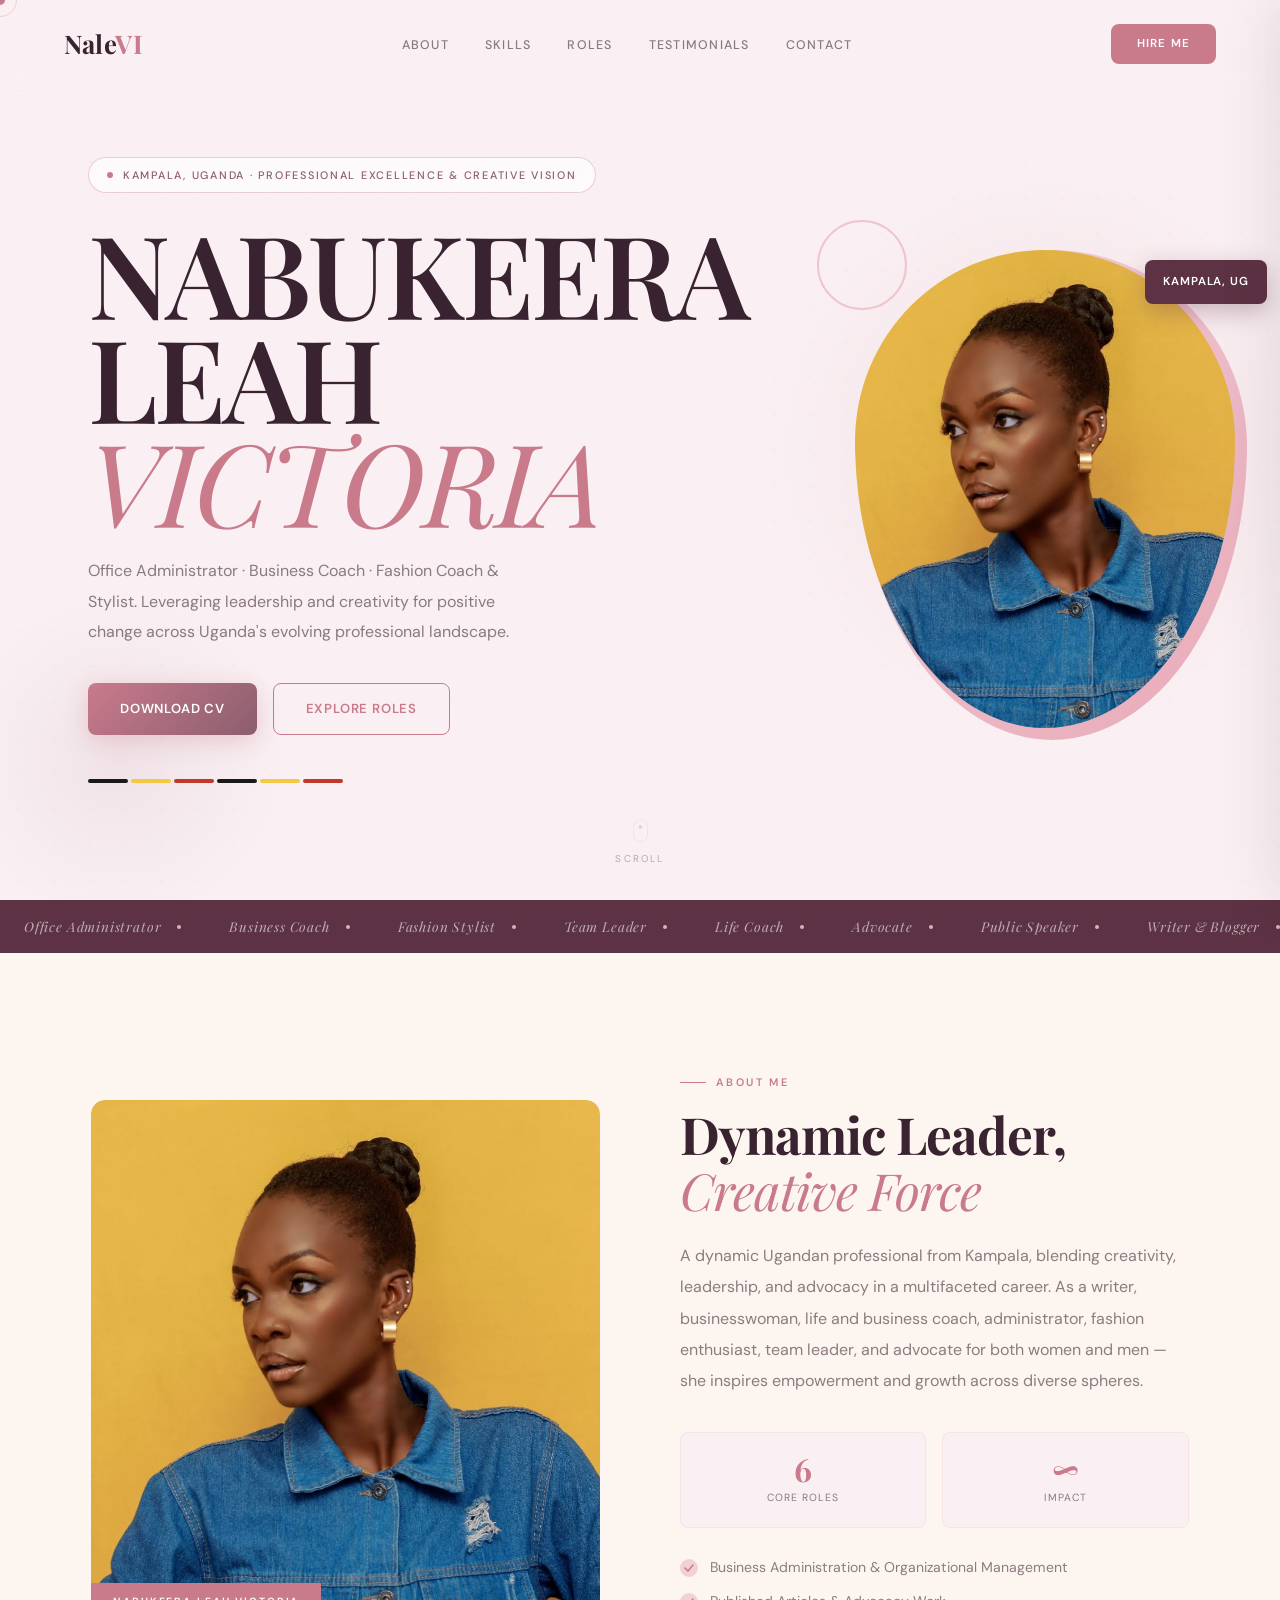
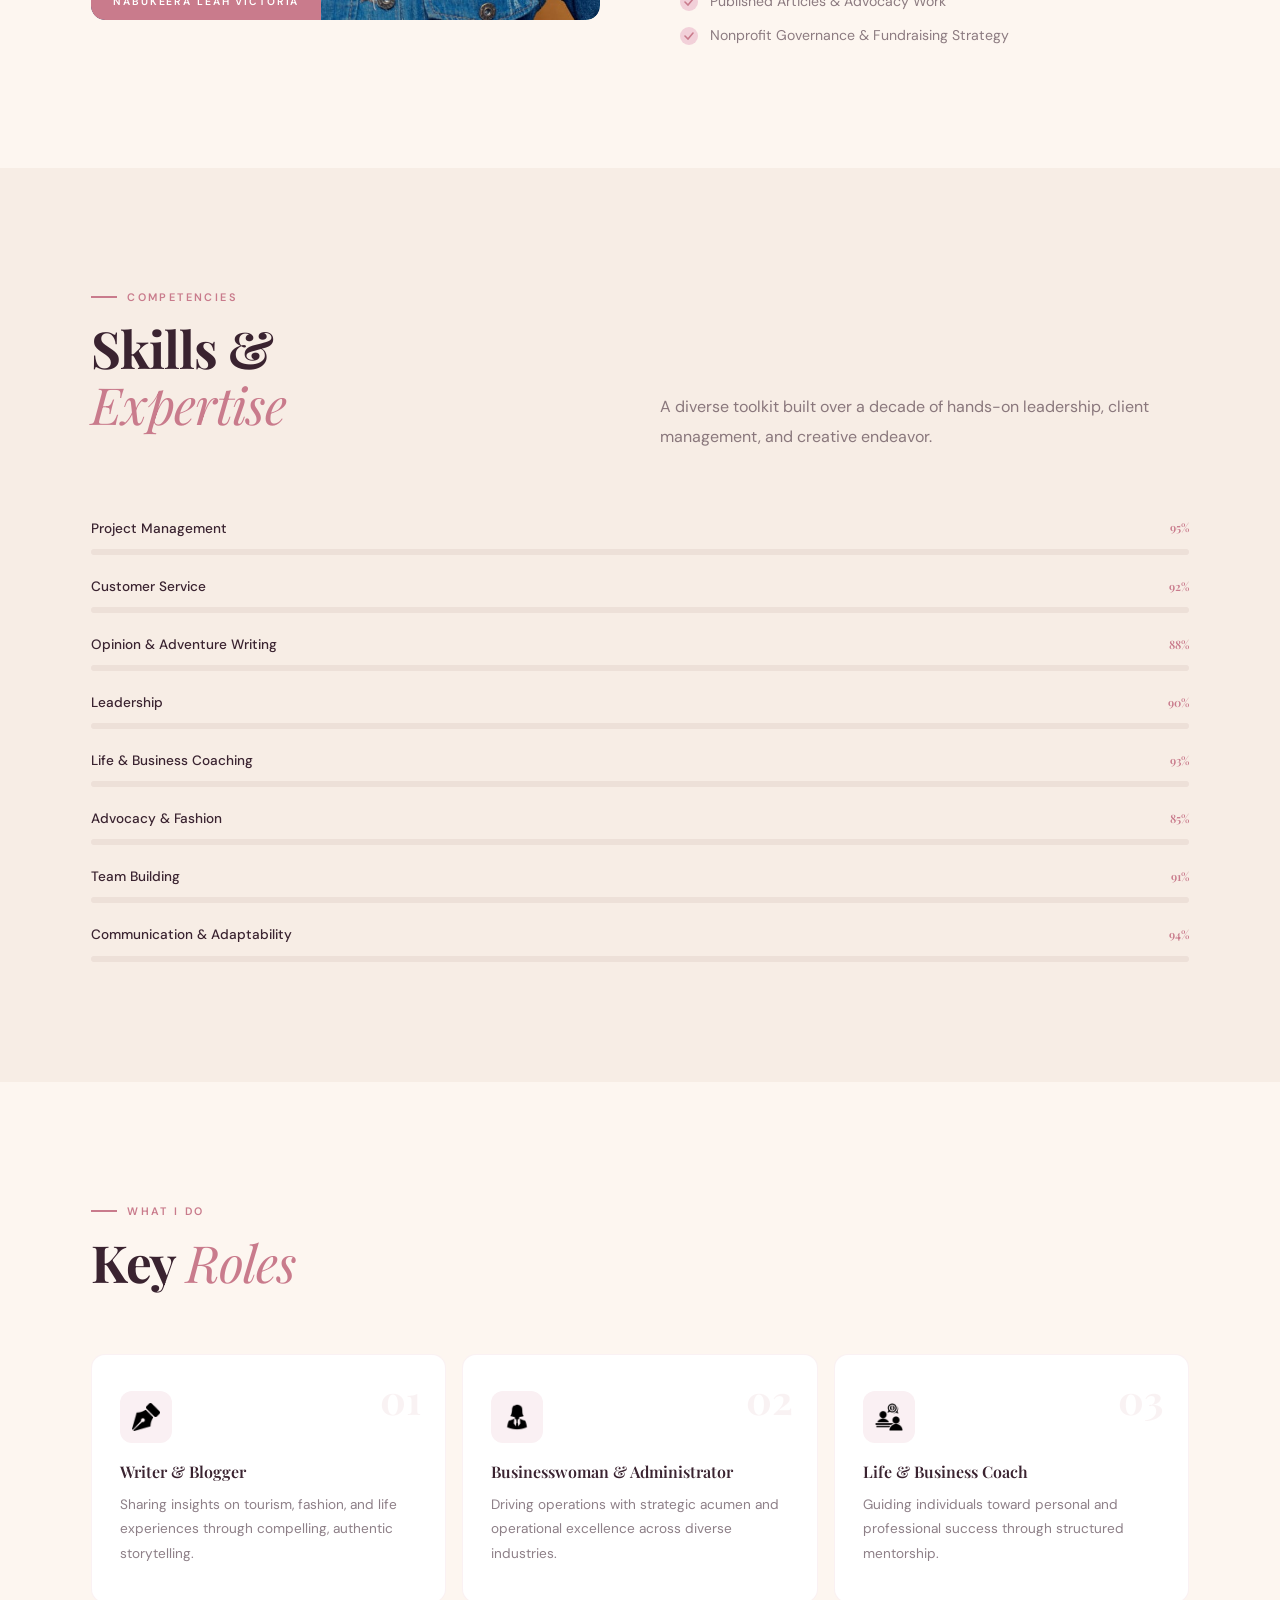
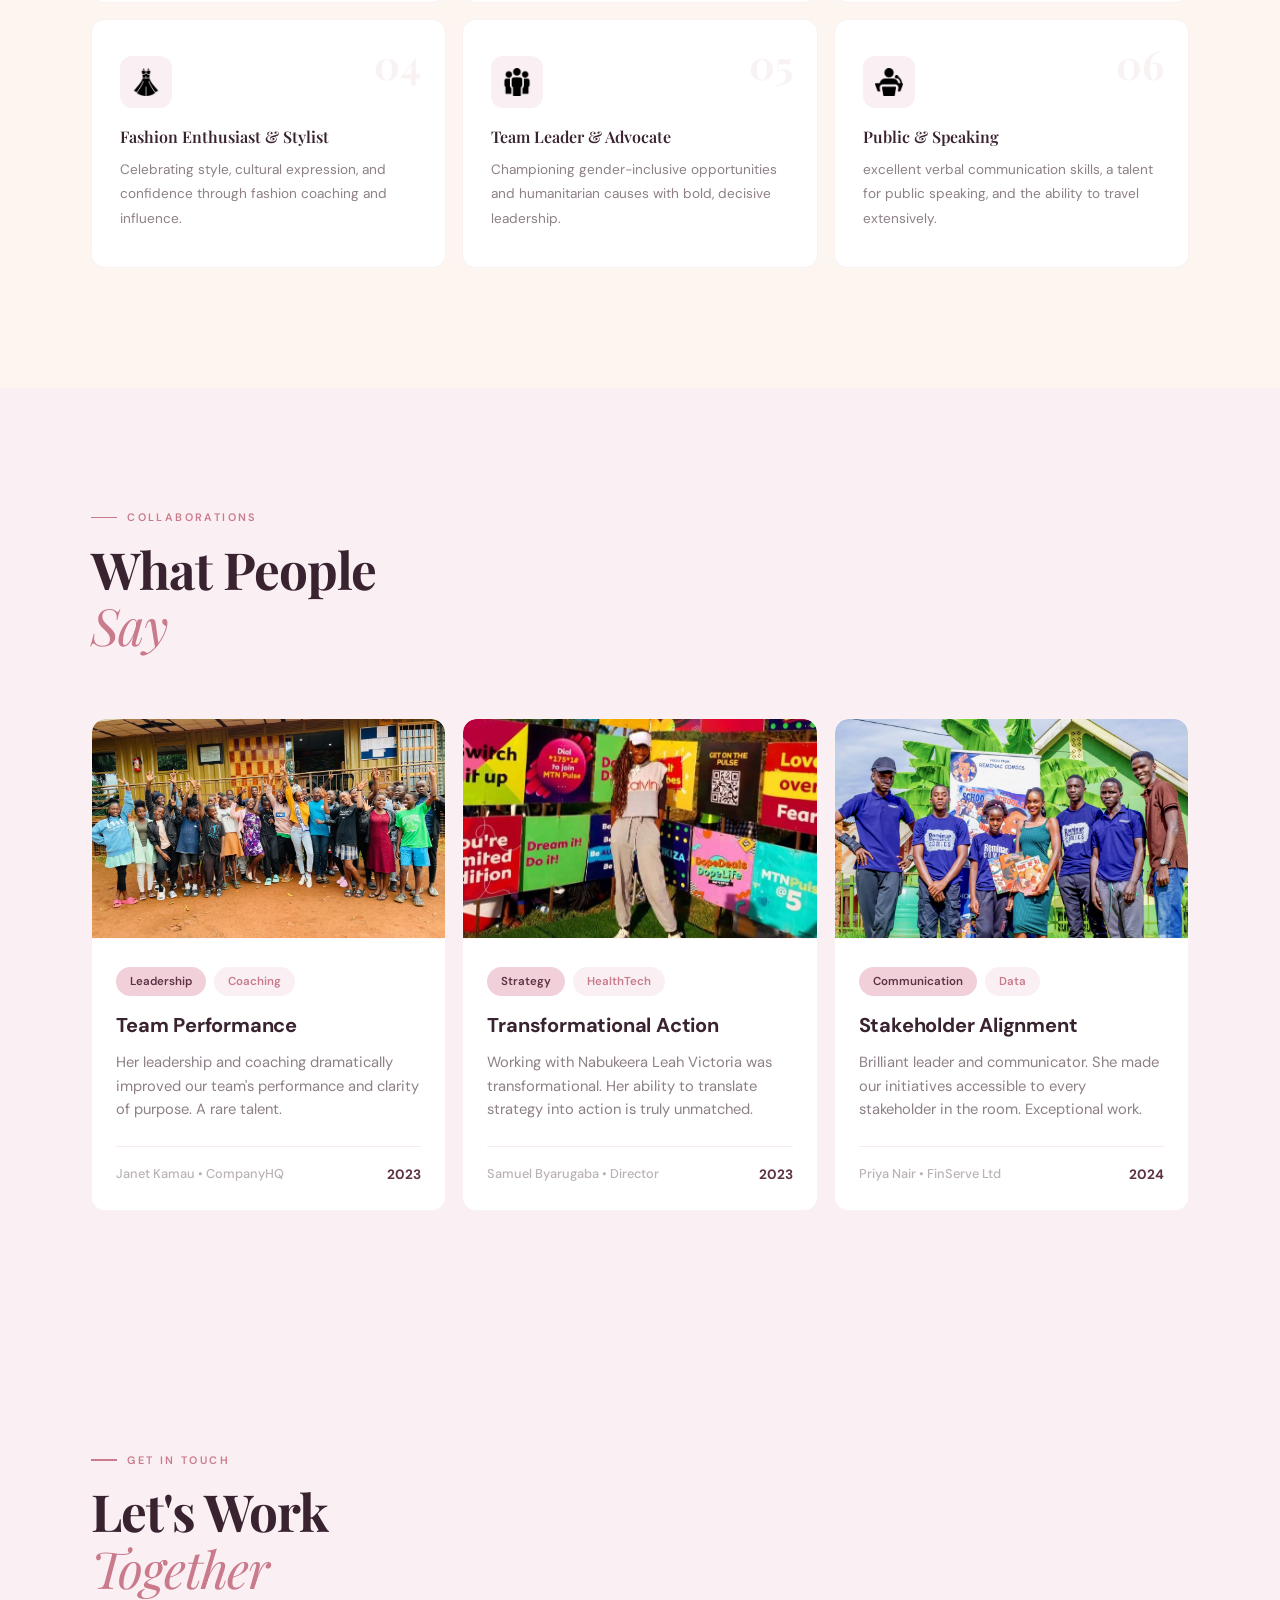
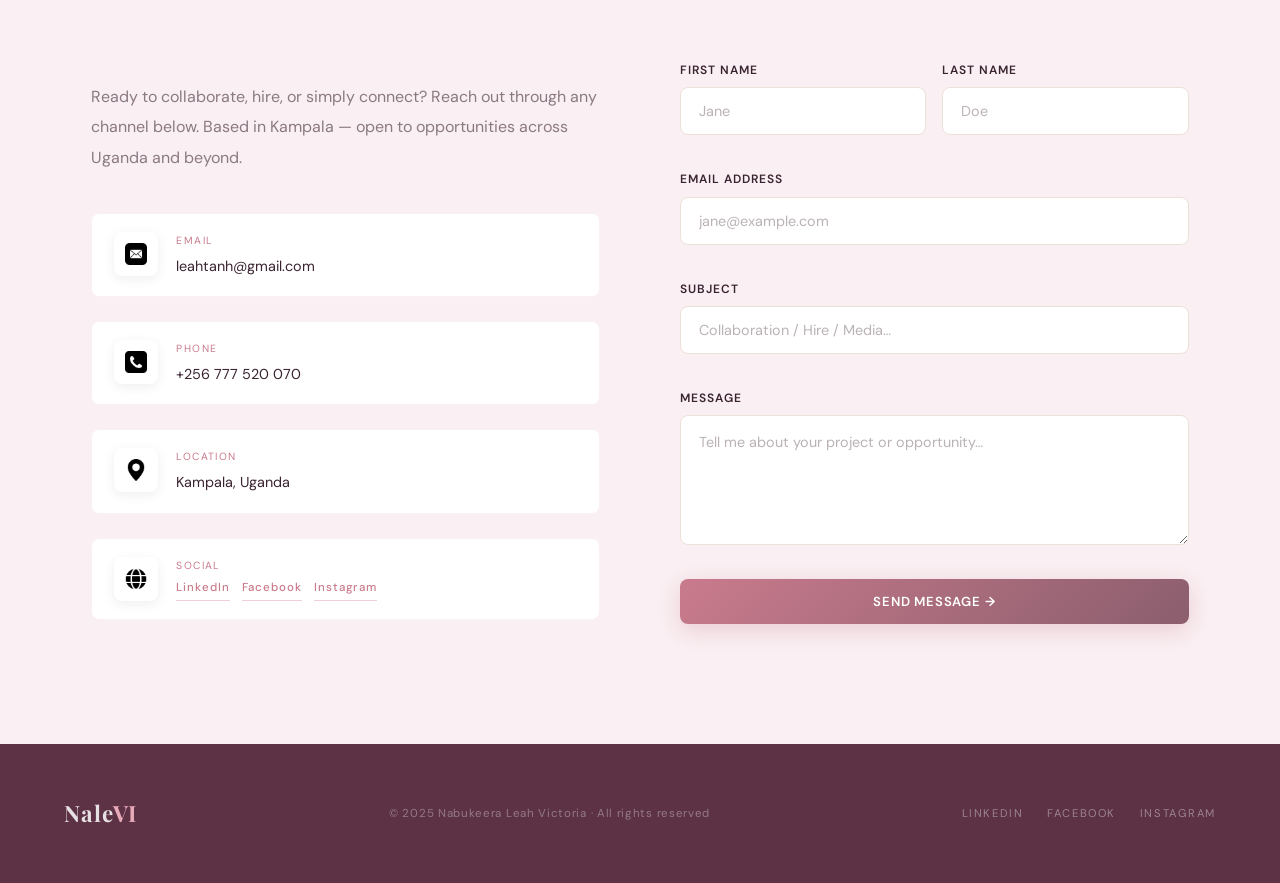
==== index.html @ 97fad5f8 "nalevi" ====
<!DOCTYPE html>
<html lang="en">

<head>
  <meta charset="UTF-8" />
  <meta name="viewport" content="width=device-width, initial-scale=1.0" />
  <title>Nabukeera Leah Victoria – NALEVI</title>
  <meta name="description"
    content="Office Administrator · Business Coach · Fashion Coach & Stylist. Leveraging leadership and creativity for positive change across Uganda's evolving professional landscape." />
  <meta name="author" content="Nabukeera Leah Victoria" />
  <meta property="og:title" content="Nabukeera Leah Victoria – NALEVI" />
  <meta property="og:description"
    content="Office Administrator · Business Coach · Fashion Coach & Stylist based in Kampala, Uganda." />
  <meta property="og:image" content="img/NALEVI (1).jpeg" />
  <meta property="og:type" content="website" />

  <link rel="icon" type="image/png" href="favicon.png" />
  <link rel="icon" type="image/svg+xml" href="favicon.svg" />
  <link rel="apple-touch-icon" href="apple-touch-icon.png" />
  <link rel="manifest" href="site.webmanifest" />


  <link rel="preconnect" href="https://fonts.googleapis.com">
  <link
    href="https://fonts.googleapis.com/css2?family=Playfair+Display:ital,wght@0,400;0,600;0,700;1,400;1,600&family=DM+Sans:wght@300;400;500;600&display=swap"
    rel="stylesheet">
  <link rel="stylesheet" href="styles.css?v=1.1">
</head>

<body>

  <!-- ═══ CUSTOM CURSOR (desktop onlys) ═══ -->
  <div class="cursor" id="cursor"></div>
  <div class="cursor-ring" id="cursorRing"></div>

  <!-- ═══ MOBILE OVERLAY ═══ -->
  <div class="mobile-overlay" id="mobileOverlay"></div>

  <!-- ═══ MOBILE DRAWER MENU ═══ -->
  <div class="mobile-menu" id="mobileMenu" role="dialog" aria-modal="true" aria-label="Navigation menu">
    <button class="mobile-menu-close" id="menuClose" aria-label="Close menu">✕</button>
    <ul>
      <li><a href="index.html" class="mobile-nav-link active">Home</a></li>
      <li><a href="about.html" class="mobile-nav-link">About</a></li>
      <li><a href="skills.html" class="mobile-nav-link">Skills</a></li>
      <li><a href="roles.html" class="mobile-nav-link">Roles</a></li>
      <li><a href="testimonials.html" class="mobile-nav-link">Testimonials</a></li>
      <li><a href="contact.html" class="mobile-nav-link">Contact</a></li>
    </ul>
    <a href="https://wa.me/256777520070?text=Hello%20NaleVI%20I%20am%20interested%20in%20your%20services"
      class="mobile-cta mobile-nav-link">Hire Me</a>
  </div>

  <!-- ═══ NAV ═══ -->
  <nav id="navbar">
    <a href="about.html" class="nav-logo">Nale<span>VI</span></a>
    <ul class="nav-links">
      <li><a href="about.html">About</a></li>
      <li><a href="skills.html">Skills</a></li>
      <li><a href="roles.html">Roles</a></li>
      <li><a href="testimonials.html">Testimonials</a></li>
      <li><a href="contact.html">Contact</a></li>
    </ul>
    <a href="https://wa.me/256777520070?text=Hello%20NaleVI%20I%20am%20interested%20in%20your%20services"
      class="nav-cta">Hire Me</a>
    <button class="nav-hamburger" id="hamburger" aria-label="Open menu" aria-expanded="false">
      <span></span><span></span><span></span>
    </button>
  </nav>

  <!-- ═══ HERO ═══ -->
  <section class="hero">
    <div class="hero-bg-blob hero-bg-blob-1"></div>
    <div class="hero-bg-blob hero-bg-blob-2"></div>
    <div class="hero-bg-pattern"></div>

    <div class="hero-content-wrap">
      <div class="hero-left">
        <div class="hero-badge">
          <span class="hero-badge-dot"></span>
          Kampala, Uganda · Professional Excellence & Creative Vision
        </div>
        <h1 class="hero-name">NABUKEERA LEAH<em>VICTORIA</em></h1>
        <p class="hero-subtitle">
          Office Administrator · Business Coach · Fashion Coach &amp; Stylist.
          Leveraging leadership and creativity for positive change across Uganda's
          evolving professional landscape.
        </p>
        <div class="hero-actions">
          <a href="LEAH CV.pdf" download="LEAH CV.pdf" class="btn btn-rose">Download CV</a>
          <a href="#roles" class="btn btn-outline">Explore Roles</a>
        </div>
        <!-- Uganda flag stripe -->
        <div class="hero-flag" aria-hidden="true">
          <span></span><span></span><span></span>
          <span></span><span></span><span></span>
        </div>
      </div>

      <div class="hero-right">
        <div class="hero-photo-container">
          <div class="hero-photo-bg"></div>
          <img src="img/NALEVI (1).jpeg" alt="Nabukeera Leah Victoria — portrait" class="hero-photo-img" />
          <div class="hero-photo-accent" aria-hidden="true"></div>
          <!--<div class="hero-photo-stat">
            <div class="hero-photo-stat-num">10+</div>  
            <div class="hero-photo-stat-label">Years of<br>Excellence</div>
          </div>-->
          <div class="hero-photo-badge2">Kampala, UG <!--<img src="icons/" alt="Icon" class="inline-icon">--></div>
        </div>
      </div>
    </div>

    <div class="hero-scroll-hint" aria-hidden="true">
      <svg width="16" height="24" viewBox="0 0 16 24" fill="none">
        <rect x="1" y="1" width="14" height="22" rx="7" stroke="currentColor" stroke-opacity="0.5" />
        <circle cx="8" cy="8" r="2" fill="currentColor" />
      </svg>
      Scroll
    </div>
  </section>

  <!-- ═══ MARQUEE ═══ -->
  <div class="marquee-strip" aria-hidden="true">
    <div class="marquee-track">
      <span class="marquee-item">Office Administrator <span class="marquee-dot"></span></span>
      <span class="marquee-item">Business Coach <span class="marquee-dot"></span></span>
      <span class="marquee-item">Fashion Stylist <span class="marquee-dot"></span></span>
      <span class="marquee-item">Team Leader <span class="marquee-dot"></span></span>
      <span class="marquee-item">Life Coach <span class="marquee-dot"></span></span>
      <span class="marquee-item">Advocate <span class="marquee-dot"></span></span>
      <span class="marquee-item">Public Speaker <span class="marquee-dot"></span></span>
      <span class="marquee-item">Writer &amp; Blogger <span class="marquee-dot"></span></span>
      <span class="marquee-item">Mentor <span class="marquee-dot"></span></span>
      <!-- Duplicated for seamless loop -->
      <span class="marquee-item">Office Administrator <span class="marquee-dot"></span></span>
      <span class="marquee-item">Business Coach <span class="marquee-dot"></span></span>
      <span class="marquee-item">Fashion Stylist <span class="marquee-dot"></span></span>
      <span class="marquee-item">Team Leader <span class="marquee-dot"></span></span>
      <span class="marquee-item">Life Coach <span class="marquee-dot"></span></span>
      <span class="marquee-item">Advocate <span class="marquee-dot"></span></span>
      <span class="marquee-item">Public Speaker <span class="marquee-dot"></span></span>
      <span class="marquee-item">Writer &amp; Blogger <span class="marquee-dot"></span></span>
      <span class="marquee-item">Mentor <span class="marquee-dot"></span></span>
    </div>
  </div>

  <!-- ═══ ABOUT ═══ -->
  <section class="about-section" id="about">
    <div class="container">
      <div class="about-grid reveal">

        <div class="about-photo-wrap">
          <img src="img/NALEVI (1).jpeg" alt="Nabukeera Leah Victoria" class="about-photo-main" />
          <div class="about-photo-frame"></div>
          <div class="about-photo-label">Nabukeera Leah Victoria</div>
        </div>

        <div class="about-right">
          <p class="section-eyebrow">About Me</p>
          <h2 class="section-heading">Dynamic Leader,<br><em>Creative Force</em></h2>
          <p class="about-body">
            A dynamic Ugandan professional from Kampala, blending creativity, leadership,
            and advocacy in a multifaceted career. As a writer, businesswoman, life and
            business coach, administrator, fashion enthusiast, team leader, and advocate
            for both women and men — she inspires empowerment and growth across diverse spheres.
          </p>

          <div class="about-stats">
            <div class="stat-box">
              <div class="stat-number">6</div>
              <div class="stat-label">Core Roles</div>
            </div>
            <div class="stat-box">
              <div class="stat-number">∞</div>
              <div class="stat-label">Impact</div>
            </div>
          </div>

          <ul class="about-checklist">
            <li>Business Administration &amp; Organizational Management</li>
            <li>Published Articles &amp; Advocacy Work</li>
            <li>Nonprofit Governance &amp; Fundraising Strategy</li>
          </ul>
        </div>

      </div>
    </div>
  </section>

  <!-- ═══ SKILLS ═══ -->
  <section class="skills-section" id="skills">
    <div class="container">

      <div class="skills-header reveal">
        <div>
          <p class="section-eyebrow">Competencies</p>
          <h2 class="section-heading">Skills &amp;<br><em>Expertise</em></h2>
        </div>
        <p class="skills-intro">
          A diverse toolkit built over a decade of hands-on leadership,
          client management, and creative endeavor.
        </p>
      </div>

      <div class="skills-grid reveal">
        <div class="skill-item">
          <div class="skill-meta">
            <span class="skill-name">Project Management</span>
            <span class="skill-pct">95%</span>
          </div>
          <div class="skill-bar">
            <div class="skill-bar-fill" style="--target:0.95"></div>
          </div>
        </div>
        <div class="skill-item">
          <div class="skill-meta">
            <span class="skill-name">Customer Service</span>
            <span class="skill-pct">92%</span>
          </div>
          <div class="skill-bar">
            <div class="skill-bar-fill" style="--target:0.92"></div>
          </div>
        </div>
        <div class="skill-item">
          <div class="skill-meta">
            <span class="skill-name">Opinion &amp; Adventure Writing</span>
            <span class="skill-pct">88%</span>
          </div>
          <div class="skill-bar">
            <div class="skill-bar-fill" style="--target:0.88"></div>
          </div>
        </div>
        <div class="skill-item">
          <div class="skill-meta">
            <span class="skill-name">Leadership</span>
            <span class="skill-pct">90%</span>
          </div>
          <div class="skill-bar">
            <div class="skill-bar-fill" style="--target:0.90"></div>
          </div>
        </div>
        <div class="skill-item">
          <div class="skill-meta">
            <span class="skill-name">Life &amp; Business Coaching</span>
            <span class="skill-pct">93%</span>
          </div>
          <div class="skill-bar">
            <div class="skill-bar-fill" style="--target:0.93"></div>
          </div>
        </div>
        <div class="skill-item">
          <div class="skill-meta">
            <span class="skill-name">Advocacy &amp; Fashion</span>
            <span class="skill-pct">85%</span>
          </div>
          <div class="skill-bar">
            <div class="skill-bar-fill" style="--target:0.85"></div>
          </div>
        </div>
        <div class="skill-item">
          <div class="skill-meta">
            <span class="skill-name">Team Building</span>
            <span class="skill-pct">91%</span>
          </div>
          <div class="skill-bar">
            <div class="skill-bar-fill" style="--target:0.91"></div>
          </div>
        </div>
        <div class="skill-item">
          <div class="skill-meta">
            <span class="skill-name">Communication &amp; Adaptability</span>
            <span class="skill-pct">94%</span>
          </div>
          <div class="skill-bar">
            <div class="skill-bar-fill" style="--target:0.94"></div>
          </div>
        </div>
      </div>

    </div>
  </section>

  <!-- ═══ ROLES ═══ -->
  <section class="roles-section" id="roles">
    <div class="container">

      <div class="reveal">
        <p class="section-eyebrow">What I Do</p>
        <h2 class="section-heading">Key <em>Roles</em></h2>
      </div>

      <div class="roles-grid reveal">

        <div class="role-card">
          <div class="role-icon-wrap">
            <img src="icons/pen-tool.png" data-file="writer.svg" alt="Writer icon" />
          </div>
          <div class="role-number">01</div>
          <h3 class="role-title">Writer &amp; Blogger</h3>
          <p class="role-desc">Sharing insights on tourism, fashion, and life experiences through compelling, authentic
            storytelling.</p>
        </div>

        <div class="role-card">
          <div class="role-icon-wrap">
            <img src="icons/silhouette.png" data-file="business.svg" alt="Business icon" />
          </div>
          <div class="role-number">02</div>
          <h3 class="role-title">Businesswoman &amp; Administrator</h3>
          <p class="role-desc">Driving operations with strategic acumen and operational excellence across diverse
            industries.</p>
        </div>

        <div class="role-card">
          <div class="role-icon-wrap">
            <img src="icons/financial-advisor.png" data-file="coach.svg" alt="Coach icon" />
          </div>
          <div class="role-number">03</div>
          <h3 class="role-title">Life &amp; Business Coach</h3>
          <p class="role-desc">Guiding individuals toward personal and professional success through structured
            mentorship.</p>
        </div>

        <div class="role-card">
          <div class="role-icon-wrap">
            <img src="icons/fashion.png" data-file="fashion.svg" alt="Fashion icon" />
          </div>
          <div class="role-number">04</div>
          <h3 class="role-title">Fashion Enthusiast &amp; Stylist</h3>
          <p class="role-desc">Celebrating style, cultural expression, and confidence through fashion coaching and
            influence.</p>
        </div>

        <div class="role-card">
          <div class="role-icon-wrap">
            <img src="icons/teamwork.png" data-file="leadership.svg" alt="Leadership icon" />
          </div>
          <div class="role-number">05</div>
          <h3 class="role-title">Team Leader &amp; Advocate</h3>
          <p class="role-desc">Championing gender-inclusive opportunities and humanitarian causes with bold, decisive
            leadership.</p>
        </div>

        <div class="role-card">
          <div class="role-icon-wrap">
            <img src="icons/speaker.png" data-file="public-speaking.svg" alt="Public Speaking icon" />
          </div>
          <div class="role-number">06</div>
          <h3 class="role-title">Public &amp; Speaking</h3>
          <p class="role-desc">excellent verbal communication skills, a talent for public speaking, and the ability to
            travel extensively.</p>
        </div>

      </div>
    </div>
  </section>

  <!-- ═══ TESTIMONIALS ═══ -->
  <section class="testimonials-section" id="testimonials">
    <div class="container">

      <div class="reveal">
        <p class="section-eyebrow">Collaborations</p>
        <h2 class="section-heading">What People<br><em>Say</em></h2>
      </div>

      <div class="testimonials-grid reveal">

        <div class="testimonial-card">
          <div class="project-img-warp">
            <img src="img/Children reachouts.jpeg" alt="Children reachouts" />
          </div>
          <div class="project-content">
            <div class="project-tags">
              <span class="tag">Leadership</span>
              <span class="tag tag-2">Coaching</span>
            </div>
            <h3 class="project-title">Team Performance</h3>
            <p class="project-text">
              Her leadership and coaching dramatically improved our team's performance
              and clarity of purpose. A rare talent.
            </p>
            <div class="project-footer">
              <span class="project-tech">Janet Kamau • CompanyHQ</span>
              <span class="project-year">2023</span>
            </div>
          </div>
        </div>

        <div class="testimonial-card">
          <div class="project-img-warp">
            <img src="img/mtn pulse.jpeg" alt="MTN Pulse" />
          </div>
          <div class="project-content">
            <div class="project-tags">
              <span class="tag">Strategy</span>
              <span class="tag tag-2">HealthTech</span>
            </div>
            <h3 class="project-title">Transformational Action</h3>
            <p class="project-text">
              Working with Nabukeera Leah Victoria was transformational. Her ability
              to translate strategy into action is truly unmatched.
            </p>
            <div class="project-footer">
              <span class="project-tech">Samuel Byarugaba • Director</span>
              <span class="project-year">2023</span>
            </div>
          </div>
        </div>

        <div class="testimonial-card">
          <div class="project-img-warp">
            <img src="img/reminac studios.jpeg" alt="Reminac Studios" />
          </div>
          <div class="project-content">
            <div class="project-tags">
              <span class="tag">Communication</span>
              <span class="tag tag-2">Data</span>
            </div>
            <h3 class="project-title">Stakeholder Alignment</h3>
            <p class="project-text">
              Brilliant leader and communicator. She made our initiatives accessible
              to every stakeholder in the room. Exceptional work.
            </p>
            <div class="project-footer">
              <span class="project-tech">Priya Nair • FinServe Ltd</span>
              <span class="project-year">2024</span>
            </div>
          </div>
        </div>

      </div>
    </div>
  </section>

  <!-- ═══ CONTACT ═══ -->
  <section class="contact-section" id="contact">
    <div class="container">

      <div class="reveal">
        <p class="section-eyebrow">Get In Touch</p>
        <h2 class="section-heading">Let's Work<br><em>Together</em></h2>
      </div>

      <div class="contact-inner reveal">

        <div class="contact-left">
          <p class="contact-body">
            Ready to collaborate, hire, or simply connect? Reach out through any
            channel below. Based in Kampala — open to opportunities across Uganda and beyond.
          </p>

          <div class="contact-items">
            <div class="contact-item">
              <div class="contact-item-icon">
                <img src="icons/email-square-icon.png" alt="Email" />
              </div>
              <div>
                <div class="contact-item-label">Email</div>
                <div class="contact-item-value">
                  <a href="mailto:leahtanh@gmail.com">leahtanh@gmail.com</a>
                </div>
              </div>
            </div>

            <div class="contact-item">
              <div class="contact-item-icon">
                <img src="icons/call-square-icon.png" alt="Phone" />
              </div>
              <div>
                <div class="contact-item-label">Phone</div>
                <div class="contact-item-value">
                  <a href="tel:+256777520070">+256 777 520 070</a>
                </div>
              </div>
            </div>

            <div class="contact-item">
              <div class="contact-item-icon">
                <img src="icons/Location.png" alt="Location" />
              </div>
              <div>
                <div class="contact-item-label">Location</div>
                <div class="contact-item-value">Kampala, Uganda</div>
              </div>
            </div>

            <div class="contact-item">
              <div class="contact-item-icon">
                <img src="icons/web.png" alt="Social media" />
              </div>
              <div>
                <div class="contact-item-label">Social</div>
                <div class="contact-item-value contact-socials">
                  <a href="https://ug.linkedin.com/in/leah-nabukeera" target="_blank"
                    rel="noopener noreferrer">LinkedIn</a>
                  <a href="https://www.facebook.com/p/Nabukeera-Leah" target="_blank"
                    rel="noopener noreferrer">Facebook</a>
                  <a href="https://www.instagram.com/nalevismalls" target="_blank"
                    rel="noopener noreferrer">Instagram</a>
                </div>
              </div>
            </div>
          </div>
        </div><!-- /.contact-left -->

        <div class="contact-right">
          <form class="contact-form" id="contactForm" novalidate>
            <div class="form-row">
              <div class="form-group">
                <label class="form-label" for="fname">First Name</label>
                <input id="fname" type="text" class="form-input" placeholder="Jane" required />
              </div>
              <div class="form-group">
                <label class="form-label" for="lname">Last Name</label>
                <input id="lname" type="text" class="form-input" placeholder="Doe" required />
              </div>
            </div>
            <div class="form-group">
              <label class="form-label" for="femail">Email Address</label>
              <input id="femail" type="email" class="form-input" placeholder="jane@example.com" required />
            </div>
            <div class="form-group">
              <label class="form-label" for="fsubject">Subject</label>
              <input id="fsubject" type="text" class="form-input" placeholder="Collaboration / Hire / Media…"
                required />
            </div>
            <div class="form-group">
              <label class="form-label" for="fmessage">Message</label>
              <textarea id="fmessage" class="form-textarea" placeholder="Tell me about your project or opportunity…"
                required></textarea>
            </div>
            <button type="submit" class="btn btn-rose btn-full">Send Message →</button>
            <p class="form-feedback" id="formFeedback" role="status" aria-live="polite">
              ✓ Message sent! I'll be in touch soon.
            </p>
          </form>
        </div><!-- /.contact-right -->

      </div>
    </div>
  </section>

  <!-- ═══ FOOTER ═══ -->
  <footer>
    <span class="footer-logo">Nale<span>VI</span></span>
    <span class="footer-copy">© 2025 Nabukeera Leah Victoria · All rights reserved</span>
    <div class="footer-socials">
      <a href="https://ug.linkedin.com/in/leah-nabukeera" target="_blank" rel="noopener noreferrer">LinkedIn</a>
      <a href="https://www.facebook.com/p/Nabukeera-Leah" target="_blank" rel="noopener noreferrer">Facebook</a>
      <a href="https://www.instagram.com/nalevismalls" target="_blank" rel="noopener noreferrer">Instagram</a>
    </div>
  </footer>

  <script src="script.js"></script>
</body>

</html>
---- styles.css ----
/* ═══════════════════════════════════════════════════════════
   NALEVI — Nabukeera Leah Victoria · Portfolio Stylesheet
   Palette: Feminine Rose · Mauve · Ivory
   Author: NALEVI · 2025
═══════════════════════════════════════════════════════════ */

/* ─── RESET & ROOT ─── */
*,
*::before,
*::after {
  margin: 0;
  padding: 0;
  box-sizing: border-box;
}

:root {
  /* Colours */
  --rose: #C97B8C;
  --rose-light: #E8A9B8;
  --rose-pale: #F2D0D9;
  --mauve: #8B5E6E;
  --mauve-deep: #5C3244;
  --ivory: #FDF6F0;
  --ivory-2: #F7EDE5;
  --ivory-3: #EDE0D8;
  --petal: #FAF0F3;
  --white: #FFFFFF;
  --text: #3A2330;
  --text-muted: rgba(58, 35, 48, 0.58);
  --text-light: rgba(58, 35, 48, 0.35);

  /* Spacing & Shape */
  --radius: 8px;
  --radius-lg: 14px;

  /* Transitions */
  --ease: cubic-bezier(0.25, 0.46, 0.45, 0.94);
}

html {
  scroll-behavior: smooth;
}

body {
  background: var(--ivory);
  color: var(--text);
  font-family: 'DM Sans', sans-serif;
  font-weight: 400;
  line-height: 1.7;
  overflow-x: hidden;
}

/* ─── SCROLLBAR ─── */
::-webkit-scrollbar {
  width: 4px;
}

::-webkit-scrollbar-track {
  background: var(--ivory);
}

::-webkit-scrollbar-thumb {
  background: var(--rose-pale);
  border-radius: 4px;
}

/* ─── CUSTOM CURSOR (pointer devices only) ─── */
@media (hover: hover) {
  body {
    cursor: none;
  }

  .cursor {
    position: fixed;
    width: 10px;
    height: 10px;
    background: var(--rose);
    border-radius: 50%;
    pointer-events: none;
    z-index: 9999;
    transform: translate(-50%, -50%);
    transition: width 0.3s var(--ease), height 0.3s var(--ease);
    will-change: left, top;
  }

  .cursor-ring {
    position: fixed;
    width: 34px;
    height: 34px;
    border: 1.5px solid var(--rose-light);
    border-radius: 50%;
    pointer-events: none;
    z-index: 9998;
    transform: translate(-50%, -50%);
    transition: width 0.3s var(--ease), height 0.3s var(--ease), opacity 0.3s;
    opacity: 0.5;
    will-change: left, top;
  }
}

/* ─── TYPOGRAPHY ─── */
h1,
h2,
h3,
h4 {
  font-family: 'Playfair Display', serif;
  line-height: 1.1;
}

.inline-icon {
  width: 1.15em;
  height: 1.15em;
  display: inline-block;
  vertical-align: middle;
  object-fit: contain;
}

/* ─── LAYOUT UTILITY ─── */
.container {
  max-width: 1200px;
  margin: 0 auto;
  padding: 0 40px;
}

/* ─── BUTTONS ─── */
.btn {
  display: inline-block;
  padding: 14px 32px;
  font-family: 'DM Sans', sans-serif;
  font-size: 0.78rem;
  font-weight: 600;
  letter-spacing: 0.12em;
  text-transform: uppercase;
  text-decoration: none;
  border: none;
  cursor: pointer;
  border-radius: var(--radius);
  transition: background 0.3s, transform 0.25s, box-shadow 0.3s;
}

.btn-rose {
  background: var(--rose);
  color: var(--white);
}

.btn-rose:hover {
  background: var(--mauve);
  transform: translateY(-2px);
  box-shadow: 0 8px 24px rgba(201, 123, 140, 0.35);
}

.btn-outline {
  background: transparent;
  color: var(--text);
  border: 1.5px solid var(--ivory-3);
}

.btn-outline:hover {
  border-color: var(--rose);
  color: var(--rose);
  transform: translateY(-2px);
}

.btn-full {
  width: 100%;
  text-align: center;
}

/* ─── SECTION LABELS ─── */
.section-eyebrow {
  font-family: 'DM Sans', sans-serif;
  font-size: 0.68rem;
  font-weight: 500;
  letter-spacing: 0.28em;
  text-transform: uppercase;
  color: var(--rose);
  margin-bottom: 14px;
  display: flex;
  align-items: center;
  gap: 10px;
}

.section-eyebrow::before {
  content: '';
  width: 28px;
  height: 1px;
  background: var(--rose);
  flex-shrink: 0;
}

.section-heading {
  font-size: clamp(2.2rem, 4vw, 3.2rem);
  font-weight: 600;
  color: var(--text);
}

.section-heading em {
  font-style: italic;
  color: var(--rose);
}

/* ═══════════════════════════════════════════════════════════
   NAV
═══════════════════════════════════════════════════════════ */
nav {
  position: fixed;
  top: 0;
  left: 0;
  right: 0;
  z-index: 200;
  display: flex;
  align-items: center;
  justify-content: space-between;
  padding: 22px 48px;
  /* Glassmorphism — transparent with blur */
  background: rgba(255, 255, 255, 0.03);
  backdrop-filter: blur(10px);
  -webkit-backdrop-filter: blur(10px);
  border-bottom: 1px solid rgba(255, 255, 255, 0.08);
  transition: background 0.5s var(--ease),-webkit-backdrop-filter 0.5s var(--ease), backdrop-filter 0.5s var(--ease), padding 0.5s var(--ease), box-shadow 0.5s var(--ease), border-bottom 0.5s var(--ease);
}

nav.scrolled {
  background: rgba(253, 246, 240, 0.65);
  backdrop-filter: blur(24px);
  -webkit-backdrop-filter: blur(24px);
  padding: 14px 48px;
  border-bottom: 1px solid rgba(201, 123, 140, 0.15);
  box-shadow: 0 10px 30px rgba(58, 35, 48, 0.03);
}

.nav-logo {
  font-family: 'Playfair Display', serif;
  font-size: 1.15rem;
  font-weight: 600;
  letter-spacing: 0.06em;
  color: var(--text);
  text-decoration: none;
}

.nav-logo span {
  color: var(--rose);
}

.nav-links {
  list-style: none;
  display: flex;
  gap: 36px;
}

.nav-links a {
  text-decoration: none;
  color: var(--text-muted);
  font-size: 0.78rem;
  font-weight: 500;
  letter-spacing: 0.12em;
  text-transform: uppercase;
  transition: color 0.3s;
}

.nav-links a:hover {
  color: var(--rose);
}

.nav-cta {
  font-size: 0.72rem;
  font-weight: 600;
  letter-spacing: 0.1em;
  text-transform: uppercase;
  padding: 10px 24px;
  background: var(--rose);
  color: var(--white);
  text-decoration: none;
  border-radius: var(--radius);
  transition: background 0.3s, transform 0.25s, box-shadow 0.3s;
}

.nav-cta:hover {
  background: var(--mauve);
  transform: translateY(-1px);
  box-shadow: 0 6px 20px rgba(201, 123, 140, 0.3);
}

/* Hamburger button */
.nav-hamburger {
  display: none;
  flex-direction: column;
  gap: 5px;
  background: none;
  border: none;
  cursor: pointer;
  padding: 6px;
}

.nav-hamburger span {
  display: block;
  width: 24px;
  height: 2px;
  background: var(--text);
  border-radius: 2px;
  transition: transform 0.35s var(--ease), opacity 0.3s;
}

.nav-hamburger.open span:nth-child(1) {
  transform: translateY(7px) rotate(45deg);
}

.nav-hamburger.open span:nth-child(2) {
  opacity: 0;
  transform: scaleX(0);
}

.nav-hamburger.open span:nth-child(3) {
  transform: translateY(-7px) rotate(-45deg);
}

/* ─── Mobile Overlay ─── */
.mobile-overlay {
  position: fixed;
  inset: 0;
  background: rgba(58, 35, 48, 0.38);
  z-index: 290;
  opacity: 0;
  pointer-events: none;
  transition: opacity 0.4s;
}

.mobile-overlay.open {
  opacity: 1;
  pointer-events: auto;
}

/* ─── Mobile Drawer ─── */
.mobile-menu {
  position: fixed;
  top: 0;
  right: -100%;
  width: min(320px, 92vw);
  height: 100vh;
  background: var(--white);
  z-index: 300;
  display: flex;
  flex-direction: column;
  justify-content: center;
  padding: 40px;
  transition: right 0.42s cubic-bezier(0.77, 0, 0.175, 1);
  box-shadow: -10px 0 50px rgba(58, 35, 48, 0.1);
}

.mobile-menu.open {
  right: 0;
}

.mobile-menu ul {
  list-style: none;
  display: flex;
  flex-direction: column;
  gap: 4px;
}

.mobile-menu ul a {
  display: block;
  text-decoration: none;
  color: var(--text);
  font-family: 'Playfair Display', serif;
  font-size: 1.55rem;
  font-weight: 600;
  padding: 10px 0;
  border-bottom: 1px solid var(--ivory-3);
  transition: color 0.3s, padding-left 0.3s;
  letter-spacing: -0.01em;
}

.mobile-menu ul a:hover {
  color: var(--rose);
  padding-left: 8px;
}

.mobile-cta {
  display: inline-block;
  margin-top: 32px;
  padding: 14px 32px;
  background: var(--rose);
  color: var(--white) !important;
  text-decoration: none;
  font-family: 'DM Sans', sans-serif !important;
  font-size: 0.82rem !important;
  font-weight: 600;
  letter-spacing: 0.1em;
  text-transform: uppercase;
  border-radius: var(--radius);
  text-align: center;
  border: none !important;
  transition: background 0.3s;
}

.mobile-cta:hover {
  background: var(--mauve) !important;
  padding-left: 32px !important;
}

.mobile-menu-close {
  position: absolute;
  top: 20px;
  right: 20px;
  background: none;
  border: none;
  cursor: pointer;
  font-size: 1.3rem;
  color: var(--text-muted);
  padding: 8px;
  border-radius: 50%;
  transition: background 0.2s, color 0.2s;
  line-height: 1;
}

.mobile-menu-close:hover {
  background: var(--petal);
  color: var(--rose);
}

/* ═══════════════════════════════════════════════════════════
   HERO
═══════════════════════════════════════════════════════════ */
.hero {
  min-height: 100vh;
  position: relative;
  display: flex;
  align-items: center;
  overflow: hidden;
  background: var(--petal);
}

/* Background blobs */
.hero-bg-blob {
  position: absolute;
  pointer-events: none;
}

.hero-bg-blob-1 {
  width: 700px;
  height: 700px;
  background: radial-gradient(circle, rgba(201, 123, 140, 0.13) 0%, transparent 60%);
  right: -150px;
  top: 50%;
  transform: translateY(-50%);
}

.hero-bg-blob-2 {
  width: 400px;
  height: 400px;
  background: radial-gradient(circle, rgba(232, 169, 184, 0.2) 0%, transparent 60%);
  left: -100px;
  bottom: 100px;
}

.hero-bg-pattern {
  position: absolute;
  inset: 0;
  pointer-events: none;
  opacity: 0.45;
  background-image: radial-gradient(circle, rgba(201, 123, 140, 0.16) 1px, transparent 1px);
  background-size: 36px 36px;
}

/* Hero layout */
.hero-content-wrap {
  position: relative;
  z-index: 2;
  display: grid;
  grid-template-columns: 1fr 1fr;
  gap: 60px;
  align-items: center;
  padding: 120px 48px 80px;
  max-width: 1200px;
  margin: 0 auto;
  width: 100%;
}

/* Badge */
.hero-badge {
  display: inline-flex;
  align-items: center;
  gap: 10px;
  border: 1px solid rgba(201, 123, 140, 0.35);
  background: rgba(255, 255, 255, 0.65);
  padding: 8px 18px;
  border-radius: 100px;
  font-size: 0.68rem;
  font-weight: 500;
  letter-spacing: 0.16em;
  text-transform: uppercase;
  color: var(--mauve);
  margin-bottom: 28px;
  backdrop-filter: blur(8px);
  animation: fadeUp 0.8s ease both;
}

.hero-badge-dot {
  width: 6px;
  height: 6px;
  background: var(--rose);
  border-radius: 50%;
  animation: pulse 2.2s ease infinite;
}

@keyframes pulse {

  0%,
  100% {
    opacity: 1;
    transform: scale(1);
  }

  50% {
    opacity: 0.45;
    transform: scale(0.65);
  }
}

/* Hero name */
.hero-name {
  font-size: clamp(4.5rem, 9vw, 8.5rem);
  font-weight: 600;
  line-height: 0.9;
  letter-spacing: -0.025em;
  color: var(--text);
  animation: fadeUp 0.8s 0.1s ease both;
}

.hero-name em {
  font-style: italic;
  color: var(--rose);
  display: block;
  font-weight: 400;
}

/* Hero subtitle */
.hero-subtitle {
  font-size: 1rem;
  color: var(--text-muted);
  max-width: 430px;
  margin: 24px 0 36px;
  line-height: 1.88;
  animation: fadeUp 0.8s 0.2s ease both;
}

/* Hero buttons */
.hero-actions {
  display: flex;
  gap: 14px;
  flex-wrap: wrap;
  animation: fadeUp 0.8s 0.3s ease both;
}

/* Uganda flag strip */
.hero-flag {
  display: flex;
  gap: 3px;
  margin-top: 44px;
  animation: fadeUp 0.8s 0.4s ease both;
}

.hero-flag span {
  height: 4px;
  border-radius: 2px;
  animation: flagGrow 1s ease both;
}

.hero-flag span:nth-child(1) {
  width: 40px;
  background: #1A1A1A;
  animation-delay: 0.60s;
}

.hero-flag span:nth-child(2) {
  width: 40px;
  background: #F5C842;
  animation-delay: 0.70s;
}

.hero-flag span:nth-child(3) {
  width: 40px;
  background: #C0392B;
  animation-delay: 0.80s;
}

.hero-flag span:nth-child(4) {
  width: 40px;
  background: #1A1A1A;
  animation-delay: 0.90s;
}

.hero-flag span:nth-child(5) {
  width: 40px;
  background: #F5C842;
  animation-delay: 1.00s;
}

.hero-flag span:nth-child(6) {
  width: 40px;
  background: #C0392B;
  animation-delay: 1.10s;
}

@keyframes flagGrow {
  from {
    width: 0;
    opacity: 0;
  }
}

/* Hero photo */
.hero-right {
  display: flex;
  justify-content: flex-end;
  align-items: center;
  animation: fadeIn 1.2s 0.2s ease both;
}

.hero-photo-container {
  position: relative;
  width: 440px;
  height: 540px;
}

.hero-photo-bg {
  position: absolute;
  bottom: 0;
  right: 0;
  width: 390px;
  height: 490px;
  background: linear-gradient(135deg, var(--rose-pale), var(--rose-light));
  border-radius: 50% 50% 50% 50% / 40% 40% 60% 60%;
}

.hero-photo-img {
  position: absolute;
  bottom: 12px;
  right: 12px;
  width: 380px;
  height: 478px;
  object-fit: cover;
  object-position: top center;
  border-radius: 50% 50% 50% 50% / 40% 40% 60% 60%;
}

.hero-photo-accent {
  position: absolute;
  top: 20px;
  left: 10px;
  width: 90px;
  height: 90px;
  border: 2px solid var(--rose-light);
  border-radius: 50%;
  opacity: 0.6;
}

.hero-photo-stat {
  position: absolute;
  bottom: 70px;
  left: -24px;
  background: var(--white);
  box-shadow: 0 8px 32px rgba(58, 35, 48, 0.12);
  padding: 18px 24px;
  min-width: 160px;
  border-radius: var(--radius);
  border-left: 3px solid var(--rose);
}

.hero-photo-stat-num {
  font-family: 'Playfair Display', serif;
  font-size: 2.4rem;
  font-weight: 700;
  color: var(--rose);
  line-height: 1;
}

.hero-photo-stat-label {
  font-size: 0.68rem;
  letter-spacing: 0.1em;
  text-transform: uppercase;
  color: var(--text-muted);
  margin-top: 4px;
}

.hero-photo-badge2 {
  position: absolute;
  top: 60px;
  right: -20px;
  background: var(--mauve-deep);
  color: var(--white);
  padding: 12px 18px;
  border-radius: var(--radius);
  font-size: 0.72rem;
  font-weight: 600;
  letter-spacing: 0.08em;
  text-transform: uppercase;
  box-shadow: 0 8px 24px rgba(92, 50, 68, 0.3);
}

/* Scroll hint */
.hero-scroll-hint {
  position: absolute;
  bottom: 32px;
  left: 50%;
  transform: translateX(-50%);
  display: flex;
  flex-direction: column;
  align-items: center;
  gap: 8px;
  color: var(--text-light);
  font-size: 0.62rem;
  letter-spacing: 0.22em;
  text-transform: uppercase;
  animation: bounce 2s ease infinite;
}

.hero-scroll-hint svg {
  opacity: 0.35;
}

@keyframes bounce {

  0%,
  100% {
    transform: translateX(-50%) translateY(0);
  }

  50% {
    transform: translateX(-50%) translateY(8px);
  }
}

/* ═══════════════════════════════════════════════════════════
   MARQUEE
═══════════════════════════════════════════════════════════ */
.marquee-strip {
  overflow: hidden;
  background: var(--mauve-deep);
  padding: 15px 0;
}

.marquee-track {
  display: flex;
  animation: marquee 26s linear infinite;
  white-space: nowrap;
}

.marquee-item {
  font-family: 'Playfair Display', serif;
  font-style: italic;
  font-size: 1rem;
  font-weight: 400;
  letter-spacing: 0.06em;
  color: rgba(255, 255, 255, 0.82);
  padding: 0 28px;
  display: flex;
  align-items: center;
  gap: 14px;
}

.marquee-dot {
  width: 4px;
  height: 4px;
  background: var(--rose-light);
  border-radius: 50%;
  flex-shrink: 0;
}

@keyframes marquee {
  from {
    transform: translateX(0);
  }

  to {
    transform: translateX(-50%);
  }
}

/* ═══════════════════════════════════════════════════════════
   ABOUT
═══════════════════════════════════════════════════════════ */
.about-section {
  padding: 120px 0;
  background: var(--ivory);
}

.about-grid {
  display: grid;
  grid-template-columns: 1fr 1fr;
  gap: 80px;
  align-items: center;
}

/* Photo block */
.about-photo-wrap {
  position: relative;
  height: 580px;
}

.about-photo-main {
  width: 100%;
  height: 100%;
  object-fit: cover;
  object-position: top;
  border-radius: var(--radius-lg);
}

.about-photo-frame {
  position: absolute;
  inset: -12px;
  border-radius: 20px;
  border: 2px solid rgba(201, 123, 140, 0.2);
  pointer-events: none;
}

.about-photo-label {
  position: absolute;
  bottom: 0;
  left: 0;
  background: var(--rose);
  color: var(--white);
  font-size: 0.65rem;
  letter-spacing: 0.18em;
  text-transform: uppercase;
  padding: 10px 22px;
  font-weight: 600;
  border-radius: 0 0 0 var(--radius-lg);
}

/* About text */
.about-body {
  color: var(--text-muted);
  font-size: 1rem;
  line-height: 1.95;
  margin: 22px 0 36px;
}

/* Stats */
.about-stats {
  display: grid;
  grid-template-columns: repeat(2, 1fr);
  gap: 12px;
  margin: 36px 0;
}

.stat-box {
  background: var(--petal);
  padding: 28px 20px;
  text-align: center;
  border-radius: var(--radius);
  border: 1px solid rgba(201, 123, 140, 0.12);
}

.stat-number {
  font-family: 'Playfair Display', serif;
  font-size: 2.6rem;
  font-weight: 700;
  color: var(--rose);
  line-height: 1;
}

.stat-label {
  font-size: 0.65rem;
  letter-spacing: 0.12em;
  text-transform: uppercase;
  color: var(--text-muted);
  margin-top: 6px;
}

/* Checklist */
.about-checklist {
  list-style: none;
  display: flex;
  flex-direction: column;
  gap: 10px;
}

.about-checklist li {
  display: flex;
  align-items: center;
  gap: 12px;
  font-size: 0.9rem;
  color: var(--text-muted);
}

.about-checklist li::before {
  content: '';
  width: 20px;
  height: 20px;
  flex-shrink: 0;
  background: var(--rose-pale);
  border-radius: 50%;
  background-image: url("data:image/svg+xml,%3Csvg xmlns='http://www.w3.org/2000/svg' width='10' height='8' viewBox='0 0 10 8'%3E%3Cpath d='M1 4l3 3 5-6' stroke='%23C97B8C' stroke-width='1.5' fill='none' stroke-linecap='round' stroke-linejoin='round'/%3E%3C/svg%3E");
  background-repeat: no-repeat;
  background-position: center;
}

/* ═══════════════════════════════════════════════════════════
   SKILLS
═══════════════════════════════════════════════════════════ */
.skills-section {
  padding: 120px 0;
  background: var(--ivory-2);
}

.skills-header {
  display: grid;
  grid-template-columns: 1fr 1fr;
  gap: 40px;
  align-items: end;
  margin-bottom: 64px;
}

.skills-intro {
  color: var(--text-muted);
  font-size: 0.95rem;
  line-height: 1.85;
  align-self: end;
}

.skills-grid {
  display: grid;
  grid-template-columns: 1fr 1fr;
  gap: 40px 80px;
}

.skill-item {
  position: relative;
}

.skill-meta {
  display: flex;
  justify-content: space-between;
  align-items: baseline;
  margin-bottom: 10px;
}

.skill-name {
  font-size: 0.85rem;
  font-weight: 500;
  color: var(--text);
}

.skill-pct {
  font-family: 'Playfair Display', serif;
  font-size: 1.1rem;
  font-weight: 600;
  color: var(--rose);
}

.skill-bar {
  height: 3px;
  background: var(--ivory-3);
  border-radius: 2px;
  overflow: hidden;
}

.skill-bar-fill {
  height: 100%;
  background: linear-gradient(90deg, var(--rose-pale), var(--rose));
  transform-origin: left;
  transform: scaleX(0);
  border-radius: 2px;
  transition: transform 1.5s cubic-bezier(0.16, 1, 0.3, 1);
}

/* ═══════════════════════════════════════════════════════════
   ROLES
═══════════════════════════════════════════════════════════ */
.roles-section {
  padding: 120px 0;
  background: var(--ivory);
}

.roles-grid {
  display: grid;
  grid-template-columns: repeat(3, 1fr);
  gap: 16px;
  margin-top: 64px;
}

.role-card {
  background: var(--white);
  padding: 40px 32px;
  border-radius: var(--radius-lg);
  border: 1px solid rgba(201, 123, 140, 0.1);
  transition: transform 0.32s var(--ease), box-shadow 0.32s var(--ease), border-color 0.3s;
  position: relative;
  overflow: hidden;
}

.role-card::after {
  content: '';
  position: absolute;
  top: 0;
  left: 0;
  right: 0;
  height: 3px;
  background: linear-gradient(90deg, var(--rose-pale), var(--rose));
  transform: scaleX(0);
  transform-origin: left;
  transition: transform 0.42s var(--ease);
}

.role-card:hover::after {
  transform: scaleX(1);
}

.role-card:hover {
  transform: translateY(-5px);
  box-shadow: 0 18px 52px rgba(58, 35, 48, 0.1);
  border-color: rgba(201, 123, 140, 0.22);
}

.role-icon-wrap {
  width: 48px;
  height: 48px;
  background: var(--petal);
  border-radius: 10px;
  display: flex;
  align-items: center;
  justify-content: center;
  margin-bottom: 20px;
  overflow: hidden;
}

.role-icon-wrap img {
  width: 26px;
  height: 26px;
  object-fit: contain;
}

.role-number {
  font-family: 'Playfair Display', serif;
  font-size: 3rem;
  font-weight: 700;
  color: rgba(201, 123, 140, 0.1);
  line-height: 1;
  margin-bottom: 10px;
}

.role-title {
  font-family: 'Playfair Display', serif;
  font-size: 1.05rem;
  font-weight: 600;
  color: var(--text);
  margin-bottom: 10px;
}

.role-desc {
  font-size: 0.85rem;
  color: var(--text-muted);
  line-height: 1.78;
}

/* ═══════════════════════════════════════════════════════════
   TESTIMONIALS
═══════════════════════════════════════════════════════════ */
.testimonials-section {
  padding: 120px 0;
  background: var(--petal);
}

.testimonials-grid {
  display: grid;
  grid-template-columns: repeat(3, 1fr);
  gap: 16px;
  margin-top: 64px;
}

.testimonial-card {
  background: var(--white);
  padding: 0;
  border-radius: var(--radius-lg);
  border: 1px solid rgba(201, 123, 140, 0.1);
  position: relative;
  transition: box-shadow 0.3s var(--ease), transform 0.3s var(--ease);
  display: flex;
  flex-direction: column;
  overflow: hidden;
}

.testimonial-card:hover {
  box-shadow: 0 14px 44px rgba(58, 35, 48, 0.1);
  transform: translateY(-4px);
}

.project-img-warp {
  width: 100%;
  height: 220px;
  overflow: hidden;
  border-radius: var(--radius-lg) var(--radius-lg) 0 0;
  border-bottom: 1px solid rgba(201, 123, 140, 0.08);
}

.project-img-warp img {
  width: 100%;
  height: 100%;
  object-fit: cover;
  transition: transform 0.5s var(--ease);
}

.testimonial-card:hover .project-img-warp img {
  transform: scale(1.05);
}

.project-content {
  padding: 28px 24px 24px;
  display: flex;
  flex-direction: column;
  flex-grow: 1;
}

.project-tags {
  display: flex;
  gap: 8px;
  margin-bottom: 16px;
  flex-wrap: wrap;
}

.project-tags .tag {
  background: var(--rose-pale);
  color: var(--mauve-deep);
  font-size: 0.72rem;
  font-weight: 600;
  padding: 5px 14px;
  border-radius: 100px;
}

.project-tags .tag.tag-2 {
  background: var(--petal);
  color: var(--rose);
}

.project-title {
  font-family: 'DM Sans', sans-serif;
  font-size: 1.25rem;
  font-weight: 700;
  color: var(--text);
  margin-bottom: 12px;
  line-height: 1.35;
  letter-spacing: -0.01em;
}

.project-text {
  font-size: 0.92rem;
  line-height: 1.6;
  color: var(--text-muted);
  margin-bottom: 24px;
  flex-grow: 1;
}

.project-footer {
  display: flex;
  justify-content: space-between;
  align-items: center;
  padding-top: 16px;
  border-top: 1px solid rgba(201, 123, 140, 0.15);
}

.project-tech {
  font-size: 0.8rem;
  color: var(--text-light);
  font-weight: 500;
}

.project-year {
  font-size: 0.85rem;
  font-weight: 700;
  color: var(--mauve-deep);
}

/* ═══════════════════════════════════════════════════════════
   CONTACT
═══════════════════════════════════════════════════════════ */
.contact-section {
  padding: 120px 0;
  background: var(--ivory);
}

.contact-inner {
  display: grid;
  grid-template-columns: 1fr 1fr;
  gap: 80px;
  align-items: start;
}

.contact-body {
  color: var(--text-muted);
  font-size: 1rem;
  line-height: 1.95;
  margin: 22px 0 40px;
}

.contact-items {
  display: flex;
  flex-direction: column;
  gap: 10px;
}

.contact-item {
  background: var(--white);
  padding: 18px 22px;
  border-radius: var(--radius);
  display: flex;
  align-items: center;
  gap: 16px;
  border: 1px solid rgba(201, 123, 140, 0.1);
  transition: border-color 0.3s, box-shadow 0.3s;
}

.contact-item:hover {
  border-color: rgba(201, 123, 140, 0.32);
  box-shadow: 0 4px 18px rgba(58, 35, 48, 0.07);
}

.contact-item-icon {
  width: 40px;
  height: 40px;
  background: var(--petal);
  border-radius: 8px;
  display: flex;
  align-items: center;
  justify-content: center;
  flex-shrink: 0;
  overflow: hidden;
}

.contact-item-icon img {
  width: 20px;
  height: 20px;
  object-fit: contain;
}

.contact-item-label {
  font-size: 0.63rem;
  letter-spacing: 0.15em;
  text-transform: uppercase;
  color: var(--rose);
  margin-bottom: 2px;
}

.contact-item-value {
  font-size: 0.9rem;
  color: var(--text);
}

.contact-item-value a {
  color: var(--text);
  text-decoration: none;
  transition: color 0.3s;
}

.contact-item-value a:hover {
  color: var(--rose);
}

.contact-socials {
  display: flex;
  gap: 16px;
  flex-wrap: wrap;
}

.contact-socials a {
  color: var(--rose) !important;
}

/* ─── Form ─── */
.contact-form {
  display: flex;
  flex-direction: column;
  gap: 16px;
}

.form-row {
  display: grid;
  grid-template-columns: 1fr 1fr;
  gap: 16px;
}

.form-group {
  display: flex;
  flex-direction: column;
  gap: 6px;
}

.form-label {
  font-size: 0.68rem;
  letter-spacing: 0.14em;
  text-transform: uppercase;
  color: var(--text-muted);
  font-weight: 500;
}

.form-input,
.form-textarea {
  background: var(--white);
  border: 1.5px solid var(--ivory-3);
  color: var(--text);
  padding: 13px 16px;
  font-family: 'DM Sans', sans-serif;
  font-size: 0.9rem;
  outline: none;
  border-radius: var(--radius);
  transition: border-color 0.3s, box-shadow 0.3s;
}

.form-input::placeholder,
.form-textarea::placeholder {
  color: var(--text-light);
}

.form-input:focus,
.form-textarea:focus {
  border-color: var(--rose);
  box-shadow: 0 0 0 3px rgba(201, 123, 140, 0.13);
}

.form-textarea {
  resize: vertical;
  min-height: 130px;
}

.form-feedback {
  display: none;
  text-align: center;
  color: var(--rose);
  font-size: 0.82rem;
  margin-top: 8px;
}

.form-feedback.visible {
  display: block;
}

/* ═══════════════════════════════════════════════════════════
   FOOTER
═══════════════════════════════════════════════════════════ */
footer {
  background: var(--mauve-deep);
  padding: 32px 48px;
  display: flex;
  align-items: center;
  justify-content: space-between;
  flex-wrap: wrap;
  gap: 16px;
}

.footer-logo {
  font-family: 'Playfair Display', serif;
  font-size: 1rem;
  font-weight: 600;
  color: var(--white);
}

.footer-logo span {
  color: var(--rose-light);
}

.footer-copy {
  font-size: 0.72rem;
  color: rgba(255, 255, 255, 0.35);
  letter-spacing: 0.06em;
}

.footer-socials {
  display: flex;
  gap: 24px;
}

.footer-socials a {
  font-size: 0.7rem;
  letter-spacing: 0.12em;
  text-transform: uppercase;
  color: rgba(255, 255, 255, 0.4);
  text-decoration: none;
  transition: color 0.3s;
}

.footer-socials a:hover {
  color: var(--rose-light);
}

/* ═══════════════════════════════════════════════════════════
   ANIMATIONS
═══════════════════════════════════════════════════════════ */
@keyframes fadeUp {
  from {
    opacity: 0;
    transform: translateY(24px);
  }

  to {
    opacity: 1;
    transform: translateY(0);
  }
}

@keyframes fadeIn {
  from {
    opacity: 0;
  }

  to {
    opacity: 1;
  }
}

.reveal {
  opacity: 0;
  transform: translateY(28px);
  transition: opacity 0.8s var(--ease), transform 0.8s var(--ease);
}

.reveal.visible {
  opacity: 1;
  transform: translateY(0);
}

/* ═══════════════════════════════════════════════════════════
   RESPONSIVE — TABLET  (≤ 1024px)
═══════════════════════════════════════════════════════════ */
@media (max-width: 1024px) {
  .hero-photo-container {
    width: 380px;
    height: 460px;
  }

  .hero-photo-bg {
    width: 330px;
    height: 410px;
  }

  .hero-photo-img {
    width: 320px;
    height: 398px;
  }

  .roles-grid {
    grid-template-columns: 1fr 1fr;
  }

  .testimonials-grid {
    grid-template-columns: 1fr 1fr;
  }

  .skills-grid {
    gap: 36px 48px;
  }
}

/* ═══════════════════════════════════════════════════════════
   RESPONSIVE — MOBILE  (≤ 768px)
═══════════════════════════════════════════════════════════ */
@media (max-width: 768px) {
  nav {
    padding: 18px 24px;
  }

  nav.scrolled {
    padding: 12px 24px;
  }

  .nav-links,
  .nav-cta {
    display: none;
  }

  .nav-hamburger {
    display: flex;
  }

  .hero-content-wrap {
    grid-template-columns: 1fr;
    padding: 100px 24px 60px;
    gap: 40px;
  }

  .hero-right {
    justify-content: center;
  }

  .hero-photo-container {
    width: 300px;
    height: 370px;
  }

  .hero-photo-bg {
    width: 265px;
    height: 330px;
  }

  .hero-photo-img {
    width: 255px;
    height: 318px;
    bottom: 8px;
    right: 8px;
  }

  .hero-photo-badge2 {
    display: none;
  }

  .hero-photo-stat {
    display: none;
  }

  .about-section,
  .skills-section,
  .roles-section,
  .testimonials-section,
  .contact-section {
    padding: 80px 0;
  }

  .about-grid {
    grid-template-columns: 1fr;
    gap: 40px;
  }

  .about-photo-wrap {
    height: 380px;
  }

  .about-stats {
    grid-template-columns: repeat(2, 1fr);
    gap: 8px;
  }

  .stat-box {
    padding: 20px 12px;
  }

  .stat-number {
    font-size: 2rem;
  }

  .skills-header {
    grid-template-columns: 1fr;
    gap: 16px;
  }

  .skills-grid {
    grid-template-columns: 1fr;
    gap: 24px;
  }

  .roles-grid {
    grid-template-columns: 1fr;
    gap: 12px;
  }

  .testimonials-grid {
    grid-template-columns: 1fr;
    gap: 12px;
  }

  .contact-inner {
    grid-template-columns: 1fr;
    gap: 40px;
  }

  .form-row {
    grid-template-columns: 1fr;
  }

  footer {
    padding: 24px;
    flex-direction: column;
    text-align: center;
  }

  .container {
    padding: 0 20px;
  }
}

/* ═══════════════════════════════════════════════════════════
   RESPONSIVE — SMALL PHONES  (≤ 400px)
═══════════════════════════════════════════════════════════ */
@media (max-width: 400px) {
  .hero-name {
    font-size: 3.5rem;
  }

  .about-stats {
    grid-template-columns: 1fr;
  }

  .hero-photo-container {
    width: 260px;
    height: 320px;
  }

  .hero-photo-bg {
    width: 230px;
    height: 285px;
  }

  .hero-photo-img {
    width: 220px;
    height: 275px;
  }
}

/* ═══════════════════════════════════════════════════════════
   NALEVI · Master Stylesheet
   Covers: index, about, skills, roles, testimonials, contact
   Palette: Feminine Rose · Mauve · Ivory
   Author: NALEVI · 2025
═══════════════════════════════════════════════════════════ */

/* ─────────────────────────────────────────
   RESET & ROOT
───────────────────────────────────────── */
*,
*::before,
*::after {
  margin: 0;
  padding: 0;
  box-sizing: border-box;
}

:root {
  --rose: #C97B8C;
  --rose-light: #E8A9B8;
  --rose-pale: #F2D0D9;
  --mauve: #8B5E6E;
  --mauve-deep: #5C3244;
  --ivory: #FDF6F0;
  --ivory-2: #F7EDE5;
  --ivory-3: #EDE0D8;
  --petal: #FAF0F3;
  --white: #FFFFFF;
  --text: #3A2330;
  --text-muted: rgba(58, 35, 48, 0.58);
  --text-light: rgba(58, 35, 48, 0.35);
  --radius: 8px;
  --radius-lg: 14px;
  --ease: cubic-bezier(0.25, 0.46, 0.45, 0.94);
}

html {
  scroll-behavior: smooth;
}

body {
  background: var(--ivory);
  color: var(--text);
  font-family: 'DM Sans', sans-serif;
  font-weight: 400;
  line-height: 1.7;
  overflow-x: hidden;
}

img {
  display: block;
  max-width: 100%;
}

a {
  color: inherit;
  text-decoration: none;
}

/* ─────────────────────────────────────────
   SCROLLBAR
───────────────────────────────────────── */
::-webkit-scrollbar {
  width: 4px;
}

::-webkit-scrollbar-track {
  background: var(--ivory);
}

::-webkit-scrollbar-thumb {
  background: var(--rose-pale);
  border-radius: 4px;
}

/* ─────────────────────────────────────────
   CUSTOM CURSOR
───────────────────────────────────────── */
@media (hover: hover) {
  body {
    cursor: none;
  }

  .cursor {
    position: fixed;
    width: 10px;
    height: 10px;
    background: var(--rose);
    border-radius: 50%;
    pointer-events: none;
    z-index: 9999;
    transform: translate(-50%, -50%);
    transition: width .3s var(--ease), height .3s var(--ease);
    will-change: left, top;
  }

  .cursor-ring {
    position: fixed;
    width: 34px;
    height: 34px;
    border: 1.5px solid var(--rose-light);
    border-radius: 50%;
    pointer-events: none;
    z-index: 9998;
    transform: translate(-50%, -50%);
    transition: width .3s var(--ease), height .3s var(--ease), opacity .3s;
    opacity: .5;
    will-change: left, top;
  }

  .cursor.hover,
  .cursor-ring.hover {
    width: 28px;
    height: 28px;
  }

  .cursor-ring.hover {
    width: 52px;
    height: 52px;
    opacity: .3;
  }
}

/* ─────────────────────────────────────────
   CONTAINER
───────────────────────────────────────── */
.container {
  width: 92%;
  max-width: 1240px;
  margin: 0 auto;
}

/* ─────────────────────────────────────────
   KEYFRAMES
───────────────────────────────────────── */
@keyframes fadeUp {
  from {
    opacity: 0;
    transform: translateY(28px);
  }

  to {
    opacity: 1;
    transform: translateY(0);
  }
}

@keyframes fadeIn {
  from {
    opacity: 0;
  }

  to {
    opacity: 1;
  }
}

@keyframes pulse {

  0%,
  100% {
    box-shadow: 0 0 0 0 rgba(82, 196, 26, .45);
  }

  50% {
    box-shadow: 0 0 0 7px rgba(82, 196, 26, 0);
  }
}

@keyframes marqueeScroll {
  from {
    transform: translateX(0);
  }

  to {
    transform: translateX(-50%);
  }
}

@keyframes spin {
  to {
    transform: rotate(360deg);
  }
}

@keyframes spinSlow {
  to {
    transform: rotate(-360deg);
  }
}

@keyframes blobFloat {

  0%,
  100% {
    transform: translateY(0) scale(1);
  }

  50% {
    transform: translateY(-18px) scale(1.04);
  }
}

@keyframes pinPulse {
  0% {
    transform: translate(-50%, -50%) scale(1);
    opacity: .7;
  }

  100% {
    transform: translate(-50%, -50%) scale(2.6);
    opacity: 0;
  }
}

/* ─────────────────────────────────────────
   SCROLL REVEAL
───────────────────────────────────────── */
.reveal {
  opacity: 0;
  transform: translateY(32px);
  transition: opacity .7s var(--ease), transform .7s var(--ease);
}

.reveal.visible {
  opacity: 1;
  transform: translateY(0);
}

/* ─────────────────────────────────────────
   GLOBAL TYPOGRAPHY
───────────────────────────────────────── */
.section-eyebrow {
  display: flex;
  align-items: center;
  gap: 10px;
  font-size: .68rem;
  font-weight: 600;
  letter-spacing: .22em;
  text-transform: uppercase;
  color: var(--rose);
  margin-bottom: 14px;
}

.section-eyebrow::before {
  content: '';
  display: block;
  width: 26px;
  height: 1.5px;
  background: var(--rose);
  flex-shrink: 0;
}

.section-heading {
  font-family: 'Playfair Display', serif;
  font-size: clamp(2rem, 4vw, 3.2rem);
  font-weight: 700;
  line-height: 1.1;
  letter-spacing: -.02em;
  color: var(--text);
  margin-bottom: 20px;
}

.section-heading em {
  color: var(--rose);
  font-style: italic;
  font-weight: 400;
}

/* ─────────────────────────────────────────
   SHARED CHIP
───────────────────────────────────────── */
.chip {
  display: inline-flex;
  align-items: center;
  background: rgba(255, 255, 255, .75);
  border: 1px solid rgba(201, 123, 140, .25);
  padding: 7px 16px;
  border-radius: 100px;
  font-size: .72rem;
  font-weight: 500;
  letter-spacing: .06em;
  color: var(--mauve);
  backdrop-filter: blur(6px);
}

/* ─────────────────────────────────────────
   BREADCRUMB (shared across all inner pages)
───────────────────────────────────────── */
.breadcrumb {
  display: flex;
  align-items: center;
  gap: 8px;
  font-size: .75rem;
  color: var(--text-light);
  margin-bottom: 24px;
  letter-spacing: .04em;
}

.breadcrumb a {
  color: var(--rose);
  transition: opacity .2s;
}

.breadcrumb a:hover {
  opacity: .7;
}

.breadcrumb span[aria-hidden] {
  color: var(--rose-light);
}

/* ─────────────────────────────────────────
   BUTTONS
───────────────────────────────────────── */
.btn {
  display: inline-flex;
  align-items: center;
  justify-content: center;
  padding: 14px 32px;
  border-radius: var(--radius);
  font-size: .82rem;
  font-weight: 600;
  letter-spacing: .06em;
  text-transform: uppercase;
  transition: transform .25s var(--ease), box-shadow .25s var(--ease),
    background .25s, border-color .25s, color .25s;
  cursor: pointer;
  border: none;
  text-decoration: none;
}

.btn:hover {
  transform: translateY(-2px);
}

.btn-rose {
  background: linear-gradient(135deg, var(--rose), var(--mauve));
  color: var(--white);
  box-shadow: 0 6px 24px rgba(201, 123, 140, .32);
}

.btn-rose:hover {
  box-shadow: 0 10px 36px rgba(201, 123, 140, .45);
}

.btn-outline {
  background: transparent;
  border: 1.5px solid var(--rose);
  color: var(--rose);
}

.btn-outline:hover {
  background: var(--rose-pale);
  box-shadow: 0 6px 20px rgba(201, 123, 140, .18);
}

.btn-cta-outline {
  background: transparent;
  color: rgba(255, 255, 255, .8);
  border: 1.5px solid rgba(255, 255, 255, .25);
  border-radius: var(--radius);
}

.btn-cta-outline:hover {
  border-color: var(--rose-light);
  color: var(--rose-light);
}

.btn-full {
  width: 100%;
}

/* ─────────────────────────────────────────
   FORM SHARED COMPONENTS
───────────────────────────────────────── */
.form-row {
  display: grid;
  grid-template-columns: 1fr 1fr;
  gap: 16px;
}

.form-group {
  display: flex;
  flex-direction: column;
  gap: 7px;
  margin-bottom: 18px;
}

.form-label {
  font-size: .75rem;
  font-weight: 600;
  letter-spacing: .08em;
  text-transform: uppercase;
  color: var(--text);
}

.form-input,
.form-textarea {
  padding: 14px 18px;
  border: 1.5px solid var(--ivory-3);
  border-radius: var(--radius);
  background: var(--white);
  font-family: 'DM Sans', sans-serif;
  font-size: .9rem;
  color: var(--text);
  transition: border-color .25s, box-shadow .25s;
  outline: none;
  width: 100%;
}

.form-input::placeholder,
.form-textarea::placeholder {
  color: var(--text-light);
}

.form-input:focus,
.form-textarea:focus {
  border-color: var(--rose);
  box-shadow: 0 0 0 3px rgba(201, 123, 140, .14);
}

select.form-input {
  cursor: pointer;
  appearance: none;
  background-image: url("data:image/svg+xml,%3Csvg xmlns='http://www.w3.org/2000/svg' width='12' height='8' viewBox='0 0 12 8'%3E%3Cpath d='M1 1l5 5 5-5' stroke='%238B5E6E' fill='none' stroke-width='1.5' stroke-linecap='round'/%3E%3C/svg%3E");
  background-repeat: no-repeat;
  background-position: right 16px center;
  padding-right: 40px;
}

.form-textarea {
  resize: vertical;
  min-height: 130px;
  line-height: 1.7;
}

.form-feedback {
  display: none;
  margin-top: 14px;
  padding: 14px 18px;
  background: rgba(82, 196, 26, .1);
  border: 1px solid rgba(82, 196, 26, .3);
  border-radius: var(--radius);
  color: #3a7d0c;
  font-size: .85rem;
  font-weight: 500;
}

.form-feedback.visible {
  display: block;
}

/* ─────────────────────────────────────────
   NAVIGATION
───────────────────────────────────────── */
#navbar {
  position: fixed;
  top: 0;
  left: 0;
  right: 0;
  z-index: 1000;
  display: flex;
  align-items: center;
  justify-content: space-between;
  padding: 22px 5%;
  transition: background .4s, padding .4s, box-shadow .4s;
}

#navbar.scrolled {
  background: rgba(253, 246, 240, .92);
  backdrop-filter: blur(12px);
  padding: 14px 5%;
  box-shadow: 0 2px 20px rgba(58, 35, 48, .07);
}

.nav-logo {
  font-family: 'Playfair Display', serif;
  font-size: 1.6rem;
  font-weight: 700;
  color: var(--text);
  letter-spacing: .02em;
}

.nav-logo span {
  color: var(--rose);
}

.nav-links {
  list-style: none;
  display: flex;
  align-items: center;
  gap: 36px;
}

.nav-links a {
  font-size: .78rem;
  font-weight: 500;
  letter-spacing: .1em;
  text-transform: uppercase;
  color: var(--text-muted);
  transition: color .25s;
  position: relative;
  padding-bottom: 3px;
}

.nav-links a::after {
  content: '';
  position: absolute;
  bottom: 0;
  left: 0;
  width: 0;
  height: 1.5px;
  background: var(--rose);
  transition: width .3s var(--ease);
}

.nav-links a:hover,
.nav-links a.active {
  color: var(--rose);
}

.nav-links a:hover::after,
.nav-links a.active::after {
  width: 100%;
}

.nav-cta {
  padding: 10px 26px;
  border-radius: var(--radius);
  background: var(--rose);
  color: var(--white);
  font-size: .72rem;
  font-weight: 600;
  letter-spacing: .1em;
  text-transform: uppercase;
  transition: background .25s, transform .25s, box-shadow .25s;
}

.nav-cta:hover {
  background: var(--mauve);
  transform: translateY(-1px);
  box-shadow: 0 4px 16px rgba(201, 123, 140, .3);
}

/* Hamburger */
.nav-hamburger {
  display: none;
  flex-direction: column;
  gap: 5px;
  background: none;
  border: none;
  cursor: pointer;
  padding: 4px;
}

.nav-hamburger span {
  display: block;
  width: 24px;
  height: 2px;
  background: var(--text);
  border-radius: 2px;
  transition: transform .3s, opacity .3s;
}

.nav-hamburger.open span:nth-child(1) {
  transform: translateY(7px) rotate(45deg);
}

.nav-hamburger.open span:nth-child(2) {
  opacity: 0;
}

.nav-hamburger.open span:nth-child(3) {
  transform: translateY(-7px) rotate(-45deg);
}

/* Mobile overlay */
.mobile-overlay {
  position: fixed;
  inset: 0;
  z-index: 1010;
  background: rgba(58, 35, 48, .5);
  backdrop-filter: blur(4px);
  opacity: 0;
  pointer-events: none;
  transition: opacity .35s;
}

.mobile-overlay.open {
  opacity: 1;
  pointer-events: all;
}

/* Mobile drawer */
.mobile-menu {
  position: fixed;
  top: 0;
  right: 0;
  bottom: 0;
  width: 320px;
  z-index: 1020;
  background: var(--white);
  padding: 70px 40px 40px;
  display: flex;
  flex-direction: column;
  gap: 10px;
  transform: translateX(100%);
  transition: transform .45s cubic-bezier(0.77, 0, 0.175, 1);
}

.mobile-menu.open {
  transform: translateX(0);
}

.mobile-menu-close {
  position: absolute;
  top: 22px;
  right: 24px;
  background: none;
  border: none;
  font-size: 1.1rem;
  cursor: pointer;
  color: var(--text-muted);
  width: 32px;
  height: 32px;
  display: flex;
  align-items: center;
  justify-content: center;
  border-radius: 50%;
  transition: background .2s;
}

.mobile-menu-close:hover {
  background: var(--ivory-2);
}

.mobile-menu ul {
  list-style: none;
  display: flex;
  flex-direction: column;
  gap: 4px;
}

.mobile-nav-link {
  display: block;
  padding: 14px 0;
  font-size: .82rem;
  font-weight: 500;
  letter-spacing: .1em;
  text-transform: uppercase;
  color: var(--text-muted);
  border-bottom: 1px solid var(--ivory-3);
  transition: color .25s, padding-left .25s;
}

.mobile-nav-link:hover,
.mobile-nav-link.active {
  color: var(--rose);
  padding-left: 8px;
}

.mobile-cta {
  margin-top: 24px;
  padding: 14px;
  background: linear-gradient(135deg, var(--rose), var(--mauve));
  color: var(--white) !important;
  text-align: center;
  border-radius: var(--radius);
  border-bottom: none !important;
  box-shadow: 0 6px 20px rgba(201, 123, 140, .3);
}

.mobile-cta:hover {
  padding-left: 0 !important;
  opacity: .9;
}

/* ─────────────────────────────────────────
   FOOTER
───────────────────────────────────────── */
footer {
  background: var(--mauve-deep);
  padding: 50px 5%;
  display: flex;
  align-items: center;
  justify-content: space-between;
  flex-wrap: wrap;
  gap: 20px;
}

.footer-logo {
  font-family: 'Playfair Display', serif;
  font-size: 1.4rem;
  font-weight: 700;
  color: rgba(255, 255, 255, .85);
  letter-spacing: .04em;
}

.footer-logo span {
  color: var(--rose-light);
}

.footer-copy {
  font-size: .72rem;
  color: rgba(255, 255, 255, .35);
  letter-spacing: .06em;
}

.footer-socials {
  display: flex;
  gap: 24px;
}

.footer-socials a {
  font-size: .7rem;
  letter-spacing: .14em;
  text-transform: uppercase;
  color: rgba(255, 255, 255, .4);
  transition: color .25s;
}

.footer-socials a:hover {
  color: var(--rose-light);
}


/* ═══════════════════════════════════════════════════════════
   INDEX — HERO
═══════════════════════════════════════════════════════════ */
.hero-section {
  min-height: 100vh;
  display: flex;
  align-items: center;
  padding: 120px 0 80px;
  background: var(--petal);
  position: relative;
  overflow: hidden;
}

.hero-bg-blob-1,
.hero-bg-blob-2 {
  position: absolute;
  pointer-events: none;
}

.hero-bg-blob-1 {
  width: 700px;
  height: 700px;
  background: radial-gradient(circle, rgba(201, 123, 140, .13) 0%, transparent 60%);
  right: -120px;
  top: 50%;
  transform: translateY(-50%);
  animation: blobFloat 8s ease-in-out infinite;
}

.hero-bg-blob-2 {
  width: 400px;
  height: 400px;
  background: radial-gradient(circle, rgba(139, 94, 110, .09) 0%, transparent 60%);
  left: -80px;
  bottom: -60px;
  animation: blobFloat 12s ease-in-out infinite reverse;
}

.hero-dot-grid {
  position: absolute;
  inset: 0;
  pointer-events: none;
  opacity: .4;
  background-image: radial-gradient(circle, rgba(201, 123, 140, .18) 1px, transparent 1px);
  background-size: 36px 36px;
}

.hero-inner {
  display: grid;
  grid-template-columns: 1fr 480px;
  gap: 60px;
  align-items: center;
  position: relative;
  z-index: 2;
}

.hero-text {
  max-width: 560px;
}

.hero-eyebrow {
  display: flex;
  align-items: center;
  gap: 10px;
  font-size: .68rem;
  font-weight: 600;
  letter-spacing: .22em;
  text-transform: uppercase;
  color: var(--rose);
  margin-bottom: 22px;
}

.hero-eyebrow-line {
  width: 36px;
  height: 1.5px;
  background: var(--rose);
}

.hero-title {
  font-family: 'Playfair Display', serif;
  font-size: clamp(3rem, 6vw, 5.5rem);
  font-weight: 700;
  line-height: 1.0;
  letter-spacing: -.025em;
  color: var(--text);
  margin-bottom: 24px;
  animation: fadeUp .9s .1s ease both;
}

.hero-title em {
  color: var(--rose);
  font-style: italic;
  font-weight: 400;
}

.hero-description {
  font-size: 1rem;
  color: var(--text-muted);
  line-height: 1.9;
  margin-bottom: 40px;
  max-width: 480px;
  animation: fadeUp .9s .2s ease both;
}

.hero-actions {
  display: flex;
  gap: 16px;
  flex-wrap: wrap;
  animation: fadeUp .9s .3s ease both;
}

.hero-photo-wrap {
  position: relative;
  height: 580px;
  animation: fadeIn 1.1s .2s ease both;
}

.hero-photo-blob {
  position: absolute;
  inset: -24px;
  background: linear-gradient(135deg, var(--rose-pale), var(--petal));
  border-radius: 50% 50% 50% 50% / 40% 40% 60% 60%;
}

.hero-photo {
  position: absolute;
  inset: 0;
  width: 100%;
  height: 100%;
  object-fit: cover;
  object-position: top center;
  border-radius: 50% 50% 50% 50% / 40% 40% 60% 60%;
}

.hero-float-card {
  position: absolute;
  background: var(--white);
  box-shadow: 0 8px 32px rgba(58, 35, 48, .12);
  padding: 16px 20px;
  border-radius: var(--radius);
  display: flex;
  align-items: center;
  gap: 14px;
}

.hero-float-card.card-top {
  top: 60px;
  left: -30px;
  border-left: 3px solid var(--rose);
}

.hero-float-card.card-bottom {
  bottom: 80px;
  right: -20px;
  border-left: 3px solid var(--mauve);
}

.float-card-icon {
  font-size: 1.4rem;
}

.float-card-num {
  font-family: 'Playfair Display', serif;
  font-size: 1.8rem;
  font-weight: 700;
  color: var(--rose);
  line-height: 1;
}

.float-card-label {
  font-size: .65rem;
  letter-spacing: .1em;
  text-transform: uppercase;
  color: var(--text-muted);
  margin-top: 2px;
}

.hero-ring {
  position: absolute;
  border: 1.5px dashed rgba(201, 123, 140, .25);
  border-radius: 50%;
  pointer-events: none;
}

.hero-ring-1 {
  inset: -48px;
  animation: spin 35s linear infinite;
}

.hero-ring-2 {
  inset: -80px;
  animation: spinSlow 50s linear infinite;
}

/* ─── Marquee strip ─── */
.marquee-section {
  background: var(--mauve-deep);
  padding: 20px 0;
  overflow: hidden;
}

.marquee-track {
  display: flex;
  gap: 0;
  width: max-content;
  animation: marqueeScroll 28s linear infinite;
}

.marquee-item {
  display: flex;
  align-items: center;
  gap: 16px;
  font-family: 'Playfair Display', serif;
  font-size: .85rem;
  font-style: italic;
  color: rgba(255, 255, 255, .6);
  white-space: nowrap;
  padding: 0 24px;
}

.marquee-dot {
  width: 4px;
  height: 4px;
  background: var(--rose-light);
  border-radius: 50%;
  flex-shrink: 0;
}

/* ─── About ─── */
.about-section {
  padding: 120px 0;
  background: var(--ivory);
}

.about-inner {
  display: grid;
  grid-template-columns: 480px 1fr;
  gap: 80px;
  align-items: center;
}

.about-photo-wrap {
  position: relative;
  height: 520px;
  border-radius: var(--radius-lg);
  overflow: hidden;
}

.about-photo {
  width: 100%;
  height: 100%;
  object-fit: cover;
  object-position: top;
}

.about-photo-badge {
  position: absolute;
  bottom: 24px;
  left: 24px;
  background: var(--white);
  border-radius: var(--radius);
  padding: 16px 20px;
  box-shadow: 0 6px 24px rgba(58, 35, 48, .12);
  display: flex;
  align-items: center;
  gap: 12px;
}

.apb-dot {
  width: 10px;
  height: 10px;
  background: #52c41a;
  border-radius: 50%;
  animation: pulse 2s ease infinite;
}

.apb-text {
  font-size: .72rem;
  font-weight: 600;
  letter-spacing: .1em;
  text-transform: uppercase;
  color: var(--text);
}

.about-body {
  font-size: 1rem;
  color: var(--text-muted);
  line-height: 1.95;
  margin-bottom: 36px;
}

.about-stats {
  display: grid;
  grid-template-columns: repeat(2, 1fr);
  gap: 16px;
  margin-bottom: 28px;
}

.stat-box {
  background: var(--petal);
  border-radius: var(--radius);
  padding: 20px;
  text-align: center;
  border: 1px solid rgba(201, 123, 140, .1);
}

.stat-number {
  font-family: 'Playfair Display', serif;
  font-size: 2rem;
  font-weight: 700;
  color: var(--rose);
  line-height: 1;
}

.stat-label {
  font-size: .65rem;
  letter-spacing: .1em;
  text-transform: uppercase;
  color: var(--text-muted);
  margin-top: 4px;
}

.about-checklist {
  list-style: none;
  display: flex;
  flex-direction: column;
  gap: 10px;
}

.about-checklist li {
  display: flex;
  align-items: center;
  gap: 12px;
  font-size: .88rem;
  color: var(--text-muted);
}

.about-checklist li::before {
  content: '';
  display: block;
  width: 18px;
  height: 18px;
  flex-shrink: 0;
  background: var(--rose-pale);
  border-radius: 50%;
  background-image: url("data:image/svg+xml,%3Csvg xmlns='http://www.w3.org/2000/svg' width='10' height='8' viewBox='0 0 10 8'%3E%3Cpath d='M1 4l3 3 5-6' stroke='%23C97B8C' fill='none' stroke-width='1.6' stroke-linecap='round'/%3E%3C/svg%3E");
  background-repeat: no-repeat;
  background-position: center;
}

/* ─── Skills (index) ─── */
.skills-section {
  padding: 120px 0;
  background: var(--ivory-2);
}

.skills-header {
  display: grid;
  grid-template-columns: 1fr 1fr;
  gap: 40px;
  align-items: end;
  margin-bottom: 64px;
}

.skills-intro {
  font-size: 1rem;
  color: var(--text-muted);
  line-height: 1.9;
  align-self: end;
}

.skills-grid {
  display: flex;
  flex-direction: column;
  gap: 20px;
}

.skill-item {}

.skill-meta {
  display: flex;
  justify-content: space-between;
  align-items: center;
  margin-bottom: 9px;
}

.skill-name {
  font-size: .85rem;
  font-weight: 500;
  color: var(--text);
}

.skill-pct {
  font-size: .72rem;
  font-weight: 600;
  color: var(--rose);
}

.skill-bar {
  height: 6px;
  background: var(--ivory-3);
  border-radius: 100px;
  overflow: hidden;
}

.skill-bar-fill {
  height: 100%;
  background: linear-gradient(90deg, var(--rose-light), var(--rose), var(--mauve));
  border-radius: 100px;
  width: 0;
  transition: width 1.1s cubic-bezier(0.22, 1, 0.36, 1);
}

.skills-grid.animated .skill-bar-fill {
  width: calc(var(--target) * 100%);
}

/* ─── Roles (index) ─── */
.roles-section {
  padding: 120px 0;
  background: var(--ivory);
}

.roles-grid {
  display: grid;
  grid-template-columns: repeat(3, 1fr);
  gap: 16px;
  margin-top: 64px;
}

.role-card {
  background: var(--white);
  border-radius: var(--radius-lg);
  padding: 36px 28px;
  border: 1px solid rgba(201, 123, 140, .1);
  position: relative;
  overflow: hidden;
  transition: transform .3s var(--ease), box-shadow .3s;
}

.role-card::before {
  content: '';
  position: absolute;
  top: 0;
  left: 0;
  right: 0;
  height: 3px;
  background: linear-gradient(90deg, var(--rose-pale), var(--rose), var(--mauve));
  transform: scaleX(0);
  transform-origin: left;
  transition: transform .4s var(--ease);
}

.role-card:hover {
  transform: translateY(-6px);
  box-shadow: 0 20px 50px rgba(58, 35, 48, .1);
}

.role-card:hover::before {
  transform: scaleX(1);
}

.role-icon-wrap {
  width: 52px;
  height: 52px;
  background: var(--petal);
  border-radius: 12px;
  display: flex;
  align-items: center;
  justify-content: center;
  margin-bottom: 20px;
}

.role-icon-wrap img {
  width: 28px;
  height: 28px;
  object-fit: contain;
}

.role-number {
  position: absolute;
  top: 24px;
  right: 24px;
  font-family: 'Playfair Display', serif;
  font-size: 2.5rem;
  font-weight: 700;
  color: rgba(201, 123, 140, .1);
  line-height: 1;
}

.role-title {
  font-family: 'Playfair Display', serif;
  font-size: 1rem;
  font-weight: 600;
  color: var(--text);
  margin-bottom: 12px;
}

.role-desc {
  font-size: .85rem;
  color: var(--text-muted);
  line-height: 1.8;
}

.testimonial-author {
  display: flex;
  flex-direction: column;
  gap: 3px;
  padding-top: 20px;
  border-top: 1px solid var(--ivory-3);
}

.testimonial-author strong {
  font-family: 'Playfair Display', serif;
  font-size: 0.95rem;
  font-weight: 700;
  color: var(--text);
  line-height: 1;
}

.testimonial-author span {
  font-size: 0.68rem;
  letter-spacing: 0.1em;
  text-transform: uppercase;
  color: var(--rose);
}

.testimonial-card.featured .testimonial-author {
  border-color: rgba(255, 255, 255, .1);
}

.testimonial-author strong {
  font-size: .88rem;
  color: var(--text);
}

.testimonial-author span {
  font-size: .76rem;
  color: var(--text-muted);
}

/* ─── Contact (index) ─── */
.contact-section {
  padding: 120px 0;
  background: var(--petal);
}

.contact-inner {
  display: grid;
  grid-template-columns: 1fr 1fr;
  gap: 80px;
  align-items: start;
  margin-top: 64px;
}

.contact-body {
  font-size: 1rem;
  color: var(--text-muted);
  line-height: 1.9;
  margin-bottom: 40px;
}

.contact-items {
  display: flex;
  flex-direction: column;
  gap: 24px;
}

.contact-item {
  display: flex;
  align-items: flex-start;
  gap: 18px;
}

.contact-item-icon {
  width: 44px;
  height: 44px;
  background: var(--white);
  border-radius: var(--radius);
  display: flex;
  align-items: center;
  justify-content: center;
  flex-shrink: 0;
  box-shadow: 0 3px 12px rgba(58, 35, 48, .07);
}

.contact-item-icon img {
  width: 22px;
  height: 22px;
  object-fit: contain;
}

.contact-item-label {
  font-size: .65rem;
  letter-spacing: .14em;
  text-transform: uppercase;
  color: var(--rose);
  margin-bottom: 4px;
}

.contact-item-value {
  font-size: .9rem;
  color: var(--text);
}

.contact-item-value a {
  color: var(--text);
  transition: color .2s;
}

.contact-item-value a:hover {
  color: var(--rose);
}

.contact-socials {
  display: flex;
  flex-wrap: wrap;
  gap: 12px;
  margin-top: 4px;
}

.contact-socials a {
  font-size: .72rem;
  font-weight: 500;
  letter-spacing: .08em;
  color: var(--rose);
  border-bottom: 1px solid var(--rose-pale);
  padding-bottom: 2px;
  transition: color .2s, border-color .2s;
}

.contact-socials a:hover {
  color: var(--mauve);
  border-color: var(--mauve);
}

.contact-form {
  display: flex;
  flex-direction: column;
}


/* ═══════════════════════════════════════════════════════════
   ABOUT PAGE
═══════════════════════════════════════════════════════════ */

/* Active nav */
.nav-links a.active {
  color: var(--rose);
}

/* Hero */
.about-hero {
  padding: 140px 0 100px;
  background: var(--petal);
  position: relative;
  overflow: hidden;
}

.about-hero-bg-blob {
  position: absolute;
  pointer-events: none;
}

.ab-blob-1 {
  width: 650px;
  height: 650px;
  background: radial-gradient(circle, rgba(201, 123, 140, .12) 0%, transparent 60%);
  right: -80px;
  top: 50%;
  transform: translateY(-50%);
}

.ab-blob-2 {
  width: 380px;
  height: 380px;
  background: radial-gradient(circle, rgba(139, 94, 110, .1) 0%, transparent 60%);
  left: -60px;
  bottom: -60px;
}

.about-hero-pattern {
  position: absolute;
  inset: 0;
  pointer-events: none;
  opacity: .35;
  background-image: radial-gradient(circle, rgba(201, 123, 140, .18) 1px, transparent 1px);
  background-size: 36px 36px;
}

.about-hero-inner {
  position: relative;
  z-index: 2;
  display: grid;
  grid-template-columns: 1fr 420px;
  gap: 80px;
  align-items: center;
}

.about-hero-title {
  font-size: clamp(3rem, 6vw, 5.5rem);
  font-weight: 700;
  line-height: 1.0;
  letter-spacing: -.02em;
  color: var(--text);
  margin-bottom: 22px;
  font-family: 'Playfair Display', serif;
  animation: fadeUp .8s .1s ease both;
}

.about-hero-title em {
  color: var(--rose);
  font-style: italic;
  font-weight: 400;
}

.about-hero-lead {
  font-size: 1.05rem;
  color: var(--text-muted);
  max-width: 500px;
  line-height: 1.9;
  margin-bottom: 32px;
  animation: fadeUp .8s .2s ease both;
}

.about-hero-chips {
  display: flex;
  flex-wrap: wrap;
  gap: 10px;
  animation: fadeUp .8s .3s ease both;
}

.about-hero-photo-wrap {
  position: relative;
  width: 100%;
  height: 500px;
  animation: fadeIn 1s .25s ease both;
}

.about-hero-photo-ring {
  position: absolute;
  inset: -18px;
  border-radius: 50% 50% 50% 50% / 40% 40% 60% 60%;
  border: 2px dashed rgba(201, 123, 140, .3);
  animation: spin 30s linear infinite;
}

.about-hero-photo {
  width: 100%;
  height: 100%;
  object-fit: cover;
  object-position: top center;
  border-radius: 50% 50% 50% 50% / 40% 40% 60% 60%;
}

.about-hero-photo-card {
  position: absolute;
  background: var(--white);
  box-shadow: 0 8px 32px rgba(58, 35, 48, .13);
  padding: 16px 20px;
  border-radius: var(--radius);
  display: flex;
  align-items: center;
  gap: 14px;
  min-width: 170px;
}

.card-top {
  top: 40px;
  left: -30px;
  border-left: 3px solid var(--rose);
}

.card-bottom {
  bottom: 50px;
  right: -20px;
  border-left: 3px solid var(--mauve);
}

.phcard-icon {
  font-size: 1.4rem;
}

.phcard-num {
  font-family: 'Playfair Display', serif;
  font-size: 1.8rem;
  font-weight: 700;
  color: var(--rose);
  line-height: 1;
}

.phcard-label {
  font-size: .65rem;
  letter-spacing: .1em;
  text-transform: uppercase;
  color: var(--text-muted);
  margin-top: 2px;
}

/* Identity strip */
.identity-strip {
  background: var(--mauve-deep);
  padding: 40px 0;
}

.identity-grid {
  display: grid;
  grid-template-columns: repeat(4, 1fr);
  gap: 2px;
}

.identity-item {
  display: flex;
  flex-direction: column;
  gap: 6px;
  padding: 28px 32px;
  border-right: 1px solid rgba(255, 255, 255, .07);
}

.identity-item:last-child {
  border-right: none;
}

.identity-icon {
  font-size: 1.4rem;
  margin-bottom: 4px;
}

.identity-label {
  font-size: .65rem;
  font-weight: 600;
  letter-spacing: .2em;
  text-transform: uppercase;
  color: var(--rose-light);
}

.identity-val {
  font-size: .85rem;
  color: rgba(255, 255, 255, .72);
  line-height: 1.55;
}

/* Bio section */
.bio-section {
  padding: 120px 0;
  background: var(--ivory);
}

.bio-grid {
  display: grid;
  grid-template-columns: 340px 1fr;
  gap: 80px;
  align-items: start;
}

.bio-sidebar {
  display: flex;
  flex-direction: column;
  gap: 28px;
}

.bio-portrait-wrap {
  position: relative;
  height: 380px;
  border-radius: var(--radius-lg);
  overflow: hidden;
}

.bio-portrait {
  width: 100%;
  height: 100%;
  object-fit: cover;
  object-position: top;
}

.bio-portrait-overlay {
  position: absolute;
  bottom: 0;
  left: 0;
  right: 0;
  background: linear-gradient(to top, rgba(92, 50, 68, .85), transparent);
  padding: 24px 20px 16px;
  display: flex;
  align-items: flex-end;
}

.bio-portrait-overlay span {
  font-family: 'Playfair Display', serif;
  font-size: 1.4rem;
  font-weight: 700;
  color: rgba(255, 255, 255, .9);
  letter-spacing: .08em;
}

.bio-quick-facts {
  background: var(--white);
  border: 1px solid rgba(201, 123, 140, .12);
  border-radius: var(--radius-lg);
  padding: 28px;
}

.bqf-title {
  font-family: 'Playfair Display', serif;
  font-size: 1rem;
  font-weight: 600;
  color: var(--text);
  margin-bottom: 20px;
  padding-bottom: 14px;
  border-bottom: 1px solid var(--ivory-3);
}

.bqf-list {
  list-style: none;
  display: flex;
  flex-direction: column;
  gap: 14px;
}

.bqf-list li {
  display: flex;
  flex-direction: column;
  gap: 2px;
}

.bqf-key {
  font-size: .62rem;
  letter-spacing: .14em;
  text-transform: uppercase;
  color: var(--rose);
  font-weight: 500;
}

.bqf-val {
  font-size: .88rem;
  color: var(--text);
}

.avail {
  display: flex;
  align-items: center;
  gap: 6px;
}

.avail-dot {
  width: 8px;
  height: 8px;
  background: #52c41a;
  border-radius: 50%;
  animation: pulse 2s ease infinite;
}

.bio-body {
  display: flex;
  flex-direction: column;
  gap: 20px;
  margin: 28px 0 36px;
}

.bio-body p {
  font-size: 1rem;
  color: var(--text-muted);
  line-height: 1.95;
}

.bio-body strong {
  color: var(--text);
  font-weight: 600;
}

.bio-signature {
  display: flex;
  flex-direction: column;
  gap: 4px;
  padding-top: 28px;
}

.bio-sig-line {
  width: 80px;
  height: 2px;
  background: linear-gradient(90deg, var(--rose), transparent);
  margin-bottom: 14px;
}

.bio-sig-text {
  font-family: 'Playfair Display', serif;
  font-size: 1.3rem;
  font-style: italic;
  color: var(--text);
}

.bio-sig-sub {
  font-size: .72rem;
  letter-spacing: .14em;
  text-transform: uppercase;
  color: var(--rose);
}

/* Timeline */
.timeline-section {
  padding: 120px 0;
  background: var(--ivory-2);
}

.timeline {
  position: relative;
  margin-top: 72px;
  padding: 0 0 40px;
}

.timeline::before {
  content: '';
  position: absolute;
  left: 50%;
  top: 0;
  bottom: 0;
  width: 2px;
  background: linear-gradient(to bottom, var(--rose-pale), var(--rose), var(--rose-pale));
  transform: translateX(-50%);
}

.tl-item {
  display: grid;
  grid-template-columns: 1fr 40px 1fr;
  gap: 0 32px;
  align-items: start;
  margin-bottom: 56px;
  position: relative;
}

.tl-item .tl-dot {
  grid-column: 2;
  width: 16px;
  height: 16px;
  background: var(--white);
  border: 3px solid var(--rose);
  border-radius: 50%;
  margin: 6px auto 0;
  position: relative;
  z-index: 2;
  transition: background .3s, transform .3s;
}

.tl-item:hover .tl-dot {
  background: var(--rose);
  transform: scale(1.3);
}

.tl-item .tl-year {
  grid-column: 1;
  text-align: right;
  font-family: 'Playfair Display', serif;
  font-size: 2rem;
  font-weight: 700;
  color: rgba(201, 123, 140, .18);
  padding-top: 2px;
  line-height: 1;
}

.tl-item .tl-card {
  grid-column: 3;
  background: var(--white);
  padding: 28px;
  border-radius: var(--radius-lg);
  border: 1px solid rgba(201, 123, 140, .1);
  transition: box-shadow .3s, transform .3s;
}

.tl-item:hover .tl-card {
  box-shadow: 0 12px 40px rgba(58, 35, 48, .09);
  transform: translateY(-3px);
}

.tl-right .tl-year {
  grid-column: 3;
  text-align: left;
  order: 3;
}

.tl-right .tl-dot {
  grid-column: 2;
  order: 2;
}

.tl-right .tl-card {
  grid-column: 1;
  order: 1;
}

.tl-title {
  font-family: 'Playfair Display', serif;
  font-size: 1rem;
  font-weight: 600;
  color: var(--text);
  margin-bottom: 10px;
}

.tl-body {
  font-size: .87rem;
  color: var(--text-muted);
  line-height: 1.8;
  margin-bottom: 16px;
}

.tl-tag {
  display: inline-block;
  background: var(--petal);
  color: var(--mauve);
  font-size: .67rem;
  letter-spacing: .12em;
  text-transform: uppercase;
  font-weight: 600;
  padding: 5px 14px;
  border-radius: 100px;
}

.tl-tag-edu {
  background: var(--rose-light);
  color: var(--mauve-deep);
}

.tl-tag-work {
  background: var(--mauve);
  color: var(--white);
}

.tl-tag-rose {
  background: var(--rose);
  color: var(--white);
}

.tl-card-now {
  border-color: rgba(201, 123, 140, .28);
  background: var(--petal);
}

/* Values */
.values-section {
  padding: 120px 0;
  background: var(--ivory);
}

.values-grid {
  display: grid;
  grid-template-columns: repeat(3, 1fr);
  gap: 16px;
  margin-top: 64px;
}

.value-card {
  background: var(--white);
  padding: 40px 32px;
  border-radius: var(--radius-lg);
  border: 1px solid rgba(201, 123, 140, .1);
  transition: transform .3s var(--ease), box-shadow .3s;
}

.value-card:hover {
  transform: translateY(-4px);
  box-shadow: 0 16px 48px rgba(58, 35, 48, .09);
}

.value-card-featured {
  background: linear-gradient(135deg, var(--mauve-deep), var(--mauve));
  border-color: transparent;
}

.value-card-featured .value-title {
  color: var(--white);
}

.value-card-featured .value-desc {
  color: rgba(255, 255, 255, .78);
}

.value-icon {
  font-size: 2rem;
  margin-bottom: 18px;
}

.value-title {
  font-family: 'Playfair Display', serif;
  font-size: 1.15rem;
  font-weight: 600;
  color: var(--text);
  margin-bottom: 12px;
}

.value-desc {
  font-size: .88rem;
  color: var(--text-muted);
  line-height: 1.82;
}

/* Expertise deep dive */
.expertise-section {
  padding: 120px 0;
  background: var(--ivory-2);
}

.expertise-list {
  margin-top: 72px;
  display: flex;
  flex-direction: column;
  gap: 3px;
}

.expertise-item {
  display: grid;
  grid-template-columns: 64px 64px 1fr 160px;
  gap: 0 32px;
  align-items: center;
  background: var(--white);
  padding: 40px;
  border: 1px solid rgba(201, 123, 140, .08);
  transition: border-color .3s, box-shadow .3s, transform .3s;
  position: relative;
  overflow: hidden;
}

.expertise-item::before {
  content: '';
  position: absolute;
  left: 0;
  top: 0;
  bottom: 0;
  width: 3px;
  background: var(--rose-pale);
  transition: background .3s;
}

.expertise-item:hover::before {
  background: var(--rose);
}

.expertise-item:hover {
  border-color: rgba(201, 123, 140, .2);
  box-shadow: 0 8px 40px rgba(58, 35, 48, .07);
  transform: translateX(4px);
}

.expertise-item:first-child {
  border-radius: var(--radius-lg) var(--radius-lg) 0 0;
}

.expertise-item:last-child {
  border-radius: 0 0 var(--radius-lg) var(--radius-lg);
}

.exp-alt {
  background: var(--petal);
}

.exp-number {
  font-family: 'Playfair Display', serif;
  font-size: 2.5rem;
  font-weight: 700;
  color: rgba(201, 123, 140, .15);
  line-height: 1;
  letter-spacing: -.02em;
}

.exp-icon-wrap {
  width: 52px;
  height: 52px;
  background: var(--petal);
  border-radius: 12px;
  display: flex;
  align-items: center;
  justify-content: center;
  flex-shrink: 0;
}

.exp-icon-wrap img {
  width: 28px;
  height: 28px;
  object-fit: contain;
}

.exp-title {
  font-family: 'Playfair Display', serif;
  font-size: 1.1rem;
  font-weight: 600;
  color: var(--text);
  margin-bottom: 10px;
}

.exp-body {
  font-size: .87rem;
  color: var(--text-muted);
  line-height: 1.82;
  margin-bottom: 16px;
  max-width: 560px;
}

.exp-tags {
  display: flex;
  flex-wrap: wrap;
  gap: 8px;
}

.exp-tags span {
  background: var(--rose-pale);
  color: var(--mauve-deep);
  font-size: .65rem;
  letter-spacing: .1em;
  text-transform: uppercase;
  font-weight: 600;
  padding: 4px 12px;
  border-radius: 100px;
}

.exp-visual {
  text-align: right;
}

.exp-stat-num {
  font-family: 'Playfair Display', serif;
  font-size: 2.8rem;
  font-weight: 700;
  color: var(--rose);
  line-height: 1;
}

.exp-stat-label {
  font-size: .65rem;
  letter-spacing: .1em;
  text-transform: uppercase;
  color: var(--text-muted);
  margin-top: 4px;
  line-height: 1.4;
}

/* Awards */
.awards-section {
  padding: 120px 0;
  background: var(--petal);
}

.awards-grid {
  display: grid;
  grid-template-columns: repeat(4, 1fr);
  gap: 16px;
  margin-top: 64px;
}

.award-card {
  background: var(--white);
  padding: 32px 28px;
  border-radius: var(--radius-lg);
  border: 1px solid rgba(201, 123, 140, .1);
  display: flex;
  gap: 18px;
  align-items: flex-start;
  transition: transform .3s, box-shadow .3s;
}

.award-card:hover {
  transform: translateY(-4px);
  box-shadow: 0 14px 44px rgba(58, 35, 48, .09);
}

.award-icon {
  font-size: 2rem;
  flex-shrink: 0;
}

.award-year {
  font-size: .65rem;
  letter-spacing: .14em;
  text-transform: uppercase;
  color: var(--rose);
  font-weight: 600;
  margin-bottom: 6px;
}

.award-title {
  font-family: 'Playfair Display', serif;
  font-size: .95rem;
  font-weight: 600;
  color: var(--text);
  margin-bottom: 6px;
  line-height: 1.3;
}

.award-org {
  font-size: .78rem;
  color: var(--text-muted);
  line-height: 1.5;
}

/* Personal section */
.personal-section {
  padding: 120px 0;
  background: var(--ivory);
}

.personal-grid {
  display: grid;
  grid-template-columns: 1fr 480px;
  gap: 80px;
  align-items: center;
}

.personal-body {
  font-size: 1rem;
  color: var(--text-muted);
  line-height: 1.95;
  margin-bottom: 18px;
}

.personal-interests {
  display: flex;
  flex-wrap: wrap;
  gap: 10px;
  margin-top: 32px;
}

.interest-chip {
  background: var(--petal);
  border: 1px solid rgba(201, 123, 140, .18);
  padding: 8px 18px;
  border-radius: 100px;
  font-size: .8rem;
  font-weight: 500;
  color: var(--mauve);
  cursor: default;
  transition: background .25s, border-color .25s;
}

.interest-chip:hover {
  background: var(--rose-pale);
  border-color: rgba(201, 123, 140, .4);
}

.personal-photo-mosaic {
  display: grid;
  grid-template-columns: 1fr 1fr;
  gap: 16px;
  height: 460px;
}

.mosaic-main {
  position: relative;
  grid-row: span 2;
  border-radius: var(--radius-lg);
  overflow: hidden;
}

.mosaic-main img {
  width: 100%;
  height: 100%;
  object-fit: cover;
  object-position: top;
}

.mosaic-caption {
  position: absolute;
  bottom: 0;
  left: 0;
  right: 0;
  background: linear-gradient(to top, rgba(92, 50, 68, .8), transparent);
  color: rgba(255, 255, 255, .85);
  font-size: .7rem;
  font-style: italic;
  letter-spacing: .1em;
  padding: 20px 16px 12px;
}

.mosaic-side {
  display: flex;
  flex-direction: column;
  gap: 16px;
}

.mosaic-quote {
  flex: 1;
  background: var(--mauve-deep);
  border-radius: var(--radius-lg);
  padding: 28px 24px;
  display: flex;
  flex-direction: column;
  justify-content: space-between;
}

.mq-mark {
  font-family: 'Playfair Display', serif;
  font-size: 3.5rem;
  line-height: .7;
  color: rgba(255, 255, 255, .15);
  display: block;
  margin-bottom: 12px;
}

.mosaic-quote p {
  font-family: 'Playfair Display', serif;
  font-size: .95rem;
  font-style: italic;
  color: rgba(255, 255, 255, .85);
  line-height: 1.65;
  margin-bottom: 16px;
}

.mosaic-quote cite {
  font-size: .7rem;
  letter-spacing: .12em;
  text-transform: uppercase;
  color: var(--rose-light);
  font-style: normal;
}

.mosaic-stat-card {
  background: var(--white);
  border: 1px solid rgba(201, 123, 140, .12);
  border-radius: var(--radius-lg);
  padding: 24px;
  border-left: 3px solid var(--rose);
}

.msc-num {
  font-family: 'Playfair Display', serif;
  font-size: 2.2rem;
  font-weight: 700;
  color: var(--rose);
  line-height: 1;
}

.msc-label {
  font-size: .75rem;
  color: var(--text-muted);
  line-height: 1.5;
  margin-top: 6px;
}

/* About CTA */
.about-cta-section {
  padding: 120px 0;
  background: var(--mauve-deep);
  position: relative;
  overflow: hidden;
}

.about-cta-inner {
  position: relative;
  z-index: 2;
  text-align: center;
  max-width: 700px;
  margin: 0 auto;
}

.about-cta-blob {
  position: absolute;
  width: 600px;
  height: 600px;
  background: radial-gradient(circle, rgba(201, 123, 140, .18) 0%, transparent 60%);
  top: 50%;
  left: 50%;
  transform: translate(-50%, -50%);
  pointer-events: none;
}

.about-cta-title {
  font-size: clamp(2rem, 4vw, 3rem);
  font-weight: 700;
  color: var(--white);
  margin: 16px 0 22px;
  line-height: 1.1;
  font-family: 'Playfair Display', serif;
}

.about-cta-title em {
  color: var(--rose-light);
  font-style: italic;
  font-weight: 400;
}

.about-cta-body {
  font-size: 1rem;
  color: rgba(255, 255, 255, .65);
  line-height: 1.9;
  margin-bottom: 40px;
}

.about-cta-actions {
  display: flex;
  justify-content: center;
  gap: 16px;
  flex-wrap: wrap;
  margin-bottom: 36px;
}

.about-cta-socials {
  display: flex;
  justify-content: center;
  gap: 28px;
  flex-wrap: wrap;
}

.about-cta-socials a {
  font-size: .7rem;
  letter-spacing: .14em;
  text-transform: uppercase;
  color: rgba(255, 255, 255, .38);
  text-decoration: none;
  transition: color .3s;
}

.about-cta-socials a:hover {
  color: var(--rose-light);
}


/* ═══════════════════════════════════════════════════════════
   SKILLS PAGE
═══════════════════════════════════════════════════════════ */
.skills-hero {
  padding: 140px 0 100px;
  background: var(--petal);
  position: relative;
  overflow: hidden;
}

.skills-hero-blob {
  position: absolute;
  pointer-events: none;
}

.sk-blob-1 {
  width: 600px;
  height: 600px;
  background: radial-gradient(circle, rgba(201, 123, 140, .12) 0%, transparent 60%);
  right: -60px;
  top: 50%;
  transform: translateY(-50%);
}

.sk-blob-2 {
  width: 350px;
  height: 350px;
  background: radial-gradient(circle, rgba(139, 94, 110, .09) 0%, transparent 60%);
  left: -50px;
  bottom: -50px;
}

.skills-hero-pattern {
  position: absolute;
  inset: 0;
  pointer-events: none;
  opacity: .35;
  background-image: radial-gradient(circle, rgba(201, 123, 140, .18) 1px, transparent 1px);
  background-size: 36px 36px;
}

.skills-hero-inner {
  position: relative;
  z-index: 2;
  display: grid;
  grid-template-columns: 1fr 420px;
  gap: 80px;
  align-items: center;
}

.skills-hero-title {
  font-size: clamp(3rem, 6vw, 5.5rem);
  font-weight: 700;
  line-height: 1.0;
  letter-spacing: -.02em;
  color: var(--text);
  margin-bottom: 22px;
  font-family: 'Playfair Display', serif;
  animation: fadeUp .8s .1s ease both;
}

.skills-hero-title em {
  color: var(--rose);
  font-style: italic;
  font-weight: 400;
}

.skills-hero-lead {
  font-size: 1.05rem;
  color: var(--text-muted);
  max-width: 500px;
  line-height: 1.9;
  margin-bottom: 32px;
  animation: fadeUp .8s .2s ease both;
}

.skills-hero-chips {
  display: flex;
  flex-wrap: wrap;
  gap: 10px;
  animation: fadeUp .8s .3s ease both;
}

/* Orbit visual */
.skills-hero-visual {
  position: relative;
  width: 100%;
  height: 460px;
  display: flex;
  align-items: center;
  justify-content: center;
}

.sk-ring {
  position: absolute;
  border-radius: 50%;
  border: 1.5px dashed rgba(201, 123, 140, .2);
  top: 50%;
  left: 50%;
  transform: translate(-50%, -50%);
}

.sk-ring-outer {
  width: 420px;
  height: 420px;
  animation: spin 40s linear infinite;
}

.sk-ring-mid {
  width: 300px;
  height: 300px;
  animation: spinSlow 30s linear infinite;
}

.sk-ring-inner {
  width: 180px;
  height: 180px;
  border-style: solid;
  border-color: rgba(201, 123, 140, .15);
}

.sk-center-badge {
  position: absolute;
  width: 140px;
  height: 140px;
  border-radius: 50%;
  overflow: hidden;
  box-shadow: 0 8px 32px rgba(58, 35, 48, .18);
  z-index: 2;
}

.sk-center-photo {
  width: 100%;
  height: 100%;
  object-fit: cover;
  object-position: top;
}

.sk-orbit-label {
  position: absolute;
  background: var(--white);
  border: 1px solid rgba(201, 123, 140, .2);
  padding: 5px 12px;
  border-radius: 100px;
  font-size: .7rem;
  font-weight: 600;
  color: var(--mauve);
  letter-spacing: .06em;
  box-shadow: 0 3px 12px rgba(58, 35, 48, .08);
  white-space: nowrap;
}

.sk-ol-1 {
  top: 8%;
  left: 50%;
  transform: translateX(-50%);
}

.sk-ol-2 {
  top: 22%;
  right: 4%;
}

.sk-ol-3 {
  bottom: 22%;
  right: 4%;
}

.sk-ol-4 {
  bottom: 8%;
  left: 50%;
  transform: translateX(-50%);
}

.sk-ol-5 {
  bottom: 22%;
  left: 4%;
}

.sk-ol-6 {
  top: 22%;
  left: 4%;
}

/* Stat strip */
.sk-stat-strip {
  background: var(--mauve-deep);
  padding: 40px 0;
}

.sk-stat-grid {
  display: grid;
  grid-template-columns: repeat(5, 1fr);
  gap: 2px;
}

.sk-stat-item {
  padding: 24px 28px;
  text-align: center;
  border-right: 1px solid rgba(255, 255, 255, .07);
}

.sk-stat-item:last-child {
  border-right: none;
}

.sk-stat-num {
  font-family: 'Playfair Display', serif;
  font-size: 2.2rem;
  font-weight: 700;
  color: var(--rose-light);
  line-height: 1;
}

.sk-stat-label {
  font-size: .65rem;
  letter-spacing: .12em;
  text-transform: uppercase;
  color: rgba(255, 255, 255, .45);
  margin-top: 6px;
}

/* Section intro */
.sk-section-intro {
  font-size: 1rem;
  color: var(--text-muted);
  line-height: 1.9;
  max-width: 680px;
  margin-top: 8px;
  margin-bottom: 0;
}

/* Core skills grid */
.core-skills-section {
  padding: 120px 0;
  background: var(--ivory);
}

.core-skills-grid {
  display: grid;
  grid-template-columns: repeat(2, 1fr);
  gap: 20px;
  margin-top: 64px;
}

.core-skill-card {
  background: var(--white);
  padding: 32px;
  border-radius: var(--radius-lg);
  border: 1px solid rgba(201, 123, 140, .1);
  transition: transform .3s, box-shadow .3s;
}

.core-skill-card:hover {
  transform: translateY(-3px);
  box-shadow: 0 12px 36px rgba(58, 35, 48, .08);
}

.csk-header {
  display: flex;
  align-items: center;
  gap: 16px;
  margin-bottom: 16px;
}

.csk-icon-wrap {
  font-size: 1.5rem;
  width: 44px;
  height: 44px;
  background: var(--petal);
  border-radius: 10px;
  display: flex;
  align-items: center;
  justify-content: center;
  flex-shrink: 0;
}

.csk-meta {
  flex: 1;
  display: flex;
  justify-content: space-between;
  align-items: center;
  gap: 12px;
}

.csk-name {
  font-family: 'Playfair Display', serif;
  font-size: .95rem;
  font-weight: 600;
  color: var(--text);
}

.csk-pct {
  font-size: .72rem;
  font-weight: 700;
  color: var(--rose);
  white-space: nowrap;
}

.csk-bar {
  height: 5px;
  background: var(--ivory-3);
  border-radius: 100px;
  overflow: hidden;
  margin-bottom: 18px;
}

.csk-bar-fill {
  height: 100%;
  background: linear-gradient(90deg, var(--rose-light), var(--rose), var(--mauve));
  border-radius: 100px;
  width: 0;
  transition: width 1.1s cubic-bezier(.22, 1, .36, 1);
}

.core-skills-grid.animated .csk-bar-fill {
  width: calc(var(--target) * 100%);
}

.csk-desc {
  font-size: .86rem;
  color: var(--text-muted);
  line-height: 1.82;
  margin-bottom: 18px;
}

.csk-tags {
  display: flex;
  flex-wrap: wrap;
  gap: 7px;
}

.csk-tags span {
  background: var(--petal);
  color: var(--mauve);
  font-size: .63rem;
  letter-spacing: .1em;
  text-transform: uppercase;
  font-weight: 600;
  padding: 3px 10px;
  border-radius: 100px;
}

/* Domain tabs */
.domains-section {
  padding: 120px 0;
  background: var(--ivory-2);
}

.domain-tabs {
  display: flex;
  flex-wrap: wrap;
  gap: 8px;
  margin: 48px 0 32px;
}

.domain-tab {
  padding: 10px 20px;
  border-radius: 100px;
  font-size: .72rem;
  font-weight: 600;
  letter-spacing: .08em;
  border: 1.5px solid rgba(201, 123, 140, .2);
  background: var(--white);
  color: var(--text-muted);
  cursor: pointer;
  transition: background .25s, border-color .25s, color .25s, box-shadow .25s;
}

.domain-tab:hover {
  border-color: var(--rose);
  color: var(--rose);
}

.domain-tab.active {
  background: var(--rose);
  border-color: var(--rose);
  color: var(--white);
  box-shadow: 0 4px 16px rgba(201, 123, 140, .28);
}

.domain-panels {}

.domain-panel {
  display: none;
}

.domain-panel.active {
  display: block;
}

.dp-intro {
  display: flex;
  gap: 20px;
  align-items: flex-start;
  margin-bottom: 36px;
}

.dp-icon {
  font-size: 2rem;
  flex-shrink: 0;
  width: 52px;
  height: 52px;
  background: var(--white);
  border-radius: 12px;
  display: flex;
  align-items: center;
  justify-content: center;
}

.dp-title {
  font-family: 'Playfair Display', serif;
  font-size: 1.2rem;
  font-weight: 600;
  color: var(--text);
  margin-bottom: 8px;
}

.dp-lead {
  font-size: .9rem;
  color: var(--text-muted);
  line-height: 1.8;
}

.dp-skills-list {
  display: flex;
  flex-direction: column;
  gap: 18px;
  margin-bottom: 32px;
}

.dp-skill {}

.dp-skill-top {
  display: flex;
  justify-content: space-between;
  align-items: center;
  margin-bottom: 8px;
}

.dp-skill-name {
  font-size: .86rem;
  color: var(--text);
  font-weight: 500;
}

.dp-skill-pct {
  font-size: .72rem;
  font-weight: 700;
  color: var(--rose);
}

.dp-bar {
  height: 5px;
  background: var(--ivory-3);
  border-radius: 100px;
  overflow: hidden;
}

.dp-bar-fill {
  height: 100%;
  background: linear-gradient(90deg, var(--rose-light), var(--rose));
  border-radius: 100px;
  width: 0;
  transition: width 1.1s cubic-bezier(.22, 1, .36, 1);
}

.dp-bar-fill.animated {
  width: calc(var(--target) * 100%);
}

.dp-tools {
  margin-top: 24px;
}

.dp-tools-label {
  font-size: .65rem;
  font-weight: 600;
  letter-spacing: .14em;
  text-transform: uppercase;
  color: var(--rose);
  display: block;
  margin-bottom: 12px;
}

.dp-tools-list {
  display: flex;
  flex-wrap: wrap;
  gap: 8px;
}

.dp-tools-list span {
  background: var(--white);
  border: 1px solid rgba(201, 123, 140, .18);
  padding: 5px 14px;
  border-radius: 100px;
  font-size: .72rem;
  color: var(--mauve);
}

/* Soft skills */
.soft-skills-section {
  padding: 120px 0;
  background: var(--ivory);
}

.soft-skills-grid {
  display: grid;
  grid-template-columns: repeat(3, 1fr);
  gap: 16px;
  margin-top: 64px;
}

.soft-skill-card {
  background: var(--white);
  padding: 32px;
  border-radius: var(--radius-lg);
  border: 1px solid rgba(201, 123, 140, .1);
  transition: transform .3s, box-shadow .3s;
}

.soft-skill-card:hover {
  transform: translateY(-4px);
  box-shadow: 0 14px 44px rgba(58, 35, 48, .09);
}

.ssk-featured {
  background: linear-gradient(135deg, var(--mauve-deep), var(--mauve));
  border-color: transparent;
}

.ssk-featured .ssk-title {
  color: var(--white);
}

.ssk-featured .ssk-desc {
  color: rgba(255, 255, 255, .75);
}

.ssk-featured .ssk-pct {
  color: var(--rose-light);
}

.ssk-icon {
  font-size: 1.8rem;
  margin-bottom: 16px;
}

.ssk-title {
  font-family: 'Playfair Display', serif;
  font-size: 1rem;
  font-weight: 600;
  color: var(--text);
  margin-bottom: 10px;
}

.ssk-desc {
  font-size: .86rem;
  color: var(--text-muted);
  line-height: 1.8;
  margin-bottom: 20px;
}

.ssk-bar-wrap {
  display: flex;
  align-items: center;
  gap: 12px;
}

.ssk-bar {
  flex: 1;
  height: 4px;
  background: rgba(201, 123, 140, .15);
  border-radius: 100px;
  overflow: hidden;
}

.ssk-fill {
  height: 100%;
  background: linear-gradient(90deg, var(--rose-light), var(--rose));
  border-radius: 100px;
  width: 0;
  transition: width 1.1s cubic-bezier(.22, 1, .36, 1);
}

.ssk-fill.animated {
  width: calc(var(--target) * 100%);
}

.ssk-pct {
  font-size: .72rem;
  font-weight: 700;
  color: var(--rose);
  white-space: nowrap;
}

/* Tools section */
.tools-section {
  padding: 120px 0;
  background: var(--ivory-2);
}

.tools-groups {
  display: grid;
  grid-template-columns: repeat(2, 1fr);
  gap: 32px;
  margin-top: 64px;
}

.tools-group {}

.tg-title {
  font-family: 'Playfair Display', serif;
  font-size: .95rem;
  font-weight: 600;
  color: var(--text);
  margin-bottom: 16px;
  padding-bottom: 12px;
  border-bottom: 1px solid var(--ivory-3);
}

.tg-items {
  display: flex;
  flex-direction: column;
  gap: 10px;
}

.tool-pill {
  display: flex;
  align-items: center;
  gap: 12px;
  background: var(--white);
  padding: 12px 16px;
  border-radius: var(--radius);
  border: 1px solid rgba(201, 123, 140, .08);
  transition: border-color .25s, transform .25s;
}

.tool-pill:hover {
  border-color: rgba(201, 123, 140, .25);
  transform: translateX(4px);
}

.tool-icon {
  font-size: 1.1rem;
  flex-shrink: 0;
}

.tool-pill>span:nth-child(2) {
  flex: 1;
  font-size: .86rem;
  color: var(--text);
}

.tool-level {
  padding: 3px 10px;
  border-radius: 100px;
  font-size: .6rem;
  letter-spacing: .1em;
  text-transform: uppercase;
  font-weight: 700;
  white-space: nowrap;
}

.tl-expert {
  background: rgba(201, 123, 140, .15);
  color: var(--mauve-deep);
}

.tl-advanced {
  background: rgba(139, 94, 110, .1);
  color: var(--mauve);
}

.tl-intermediate {
  background: var(--ivory-3);
  color: var(--text-muted);
}

.tools-legend {
  display: flex;
  gap: 28px;
  flex-wrap: wrap;
  margin-top: 36px;
  padding-top: 24px;
  border-top: 1px solid var(--ivory-3);
}

.tl-legend-item {
  display: flex;
  align-items: center;
  gap: 8px;
  font-size: .78rem;
  color: var(--text-muted);
}

/* Languages */
.languages-section {
  padding: 120px 0;
  background: var(--petal);
}

.languages-grid {
  display: grid;
  grid-template-columns: repeat(3, 1fr);
  gap: 20px;
  margin-top: 64px;
}

.lang-card {
  background: var(--white);
  padding: 36px;
  border-radius: var(--radius-lg);
  border: 1px solid rgba(201, 123, 140, .1);
  display: flex;
  flex-direction: column;
  gap: 16px;
  transition: transform .3s, box-shadow .3s;
}

.lang-card:hover {
  transform: translateY(-4px);
  box-shadow: 0 14px 44px rgba(58, 35, 48, .09);
}

.lang-card-featured {
  background: linear-gradient(135deg, var(--mauve-deep), var(--mauve));
  border-color: transparent;
}

.lang-card-featured .lang-name {
  color: var(--white);
}

.lang-card-featured .lang-level {
  color: var(--rose-light);
}

.lang-card-featured .lang-desc {
  color: rgba(255, 255, 255, .7);
}

.lang-card-featured .lang-pct {
  color: var(--rose-light);
}

.lang-flag {
  font-size: 2rem;
}

.lang-info {
  display: flex;
  flex-direction: column;
  gap: 4px;
}

.lang-name {
  font-family: 'Playfair Display', serif;
  font-size: 1.3rem;
  font-weight: 600;
  color: var(--text);
}

.lang-level {
  font-size: .65rem;
  letter-spacing: .14em;
  text-transform: uppercase;
  color: var(--rose);
  font-weight: 600;
}

.lang-bar-wrap {
  display: flex;
  align-items: center;
  gap: 12px;
}

.lang-bar {
  flex: 1;
  height: 5px;
  background: rgba(201, 123, 140, .15);
  border-radius: 100px;
  overflow: hidden;
}

.lang-fill {
  height: 100%;
  background: linear-gradient(90deg, var(--rose-light), var(--rose));
  border-radius: 100px;
  width: 0;
  transition: width 1.1s cubic-bezier(.22, 1, .36, 1);
}

.lang-fill.animated {
  width: calc(var(--target) * 100%);
}

.lang-pct {
  font-size: .72rem;
  font-weight: 700;
  color: var(--rose);
  white-space: nowrap;
}

.lang-desc {
  font-size: .84rem;
  color: var(--text-muted);
  line-height: 1.8;
}

/* Growth section */
.growth-section {
  padding: 120px 0;
  background: var(--ivory);
}

.growth-grid {
  display: grid;
  grid-template-columns: repeat(4, 1fr);
  gap: 20px;
  margin-top: 64px;
}

.growth-card {
  background: var(--white);
  padding: 32px 24px;
  border-radius: var(--radius-lg);
  border: 1px solid rgba(201, 123, 140, .1);
  text-align: center;
  transition: transform .3s, box-shadow .3s;
}

.growth-card:hover {
  transform: translateY(-4px);
  box-shadow: 0 14px 44px rgba(58, 35, 48, .09);
}

.growth-progress-ring {
  position: relative;
  display: inline-block;
  margin-bottom: 20px;
}

.gr-svg {
  width: 80px;
  height: 80px;
  transform: rotate(-90deg);
}

.gr-track {
  fill: none;
  stroke: rgba(201, 123, 140, .15);
  stroke-width: 6;
}

.gr-fill {
  fill: none;
  stroke: var(--rose);
  stroke-width: 6;
  stroke-linecap: round;
  stroke-dasharray: calc(2 * 3.14159 * 34);
  stroke-dashoffset: calc(2 * 3.14159 * 34 * (1 - var(--dash-pct)));
  transition: stroke-dashoffset 1.2s cubic-bezier(.22, 1, .36, 1);
}

.gr-pct {
  position: absolute;
  top: 50%;
  left: 50%;
  transform: translate(-50%, -50%);
  font-size: .82rem;
  font-weight: 700;
  color: var(--rose);
}

.growth-title {
  font-family: 'Playfair Display', serif;
  font-size: .95rem;
  font-weight: 600;
  color: var(--text);
  margin-bottom: 10px;
  line-height: 1.3;
}

.growth-desc {
  font-size: .82rem;
  color: var(--text-muted);
  line-height: 1.8;
}

/* Skills CTA */
.skills-cta-section {
  padding: 120px 0;
  background: var(--mauve-deep);
  position: relative;
  overflow: hidden;
}

.skills-cta-inner {
  position: relative;
  z-index: 2;
  text-align: center;
  max-width: 700px;
  margin: 0 auto;
}

.skills-cta-blob {
  position: absolute;
  width: 600px;
  height: 600px;
  background: radial-gradient(circle, rgba(201, 123, 140, .18) 0%, transparent 60%);
  top: 50%;
  left: 50%;
  transform: translate(-50%, -50%);
  pointer-events: none;
}

.skills-cta-title {
  font-size: clamp(2rem, 4vw, 3rem);
  font-weight: 700;
  color: var(--white);
  margin: 16px 0 22px;
  line-height: 1.1;
  font-family: 'Playfair Display', serif;
}

.skills-cta-title em {
  color: var(--rose-light);
  font-style: italic;
  font-weight: 400;
}

.skills-cta-body {
  font-size: 1rem;
  color: rgba(255, 255, 255, .65);
  line-height: 1.9;
  margin-bottom: 40px;
}

.skills-cta-actions {
  display: flex;
  justify-content: center;
  gap: 16px;
  flex-wrap: wrap;
}


/* ═══════════════════════════════════════════════════════════
   ROLES PAGE
═══════════════════════════════════════════════════════════ */
.roles-hero {
  padding: 140px 0 100px;
  background: var(--petal);
  position: relative;
  overflow: hidden;
}

.roles-hero-blob {
  position: absolute;
  pointer-events: none;
}

.rh-blob-1 {
  width: 600px;
  height: 600px;
  background: radial-gradient(circle, rgba(201, 123, 140, .12) 0%, transparent 60%);
  right: -60px;
  top: 50%;
  transform: translateY(-50%);
}

.rh-blob-2 {
  width: 350px;
  height: 350px;
  background: radial-gradient(circle, rgba(139, 94, 110, .09) 0%, transparent 60%);
  left: -50px;
  bottom: -50px;
}

.roles-hero-pattern {
  position: absolute;
  inset: 0;
  pointer-events: none;
  opacity: .35;
  background-image: radial-gradient(circle, rgba(201, 123, 140, .18) 1px, transparent 1px);
  background-size: 36px 36px;
}

.roles-hero-inner {
  position: relative;
  z-index: 2;
  display: grid;
  grid-template-columns: 1fr 380px;
  gap: 80px;
  align-items: start;
  padding-top: 20px;
}

.roles-hero-title {
  font-size: clamp(3rem, 6vw, 5.5rem);
  font-weight: 700;
  line-height: 1.0;
  letter-spacing: -.02em;
  color: var(--text);
  margin-bottom: 22px;
  font-family: 'Playfair Display', serif;
  animation: fadeUp .8s .1s ease both;
}

.roles-hero-title em {
  color: var(--rose);
  font-style: italic;
  font-weight: 400;
}

.roles-hero-lead {
  font-size: 1.05rem;
  color: var(--text-muted);
  max-width: 500px;
  line-height: 1.9;
  margin-bottom: 32px;
  animation: fadeUp .8s .2s ease both;
}

.roles-hero-chips {
  display: flex;
  flex-wrap: wrap;
  gap: 10px;
  animation: fadeUp .8s .3s ease both;
}

/* Role nav */
.roles-hero-nav {
  animation: fadeIn 1s .3s ease both;
}

.rhn-label {
  font-size: .65rem;
  font-weight: 600;
  letter-spacing: .18em;
  text-transform: uppercase;
  color: var(--rose);
  margin-bottom: 16px;
}

.rhn-list {
  display: flex;
  flex-direction: column;
  gap: 4px;
}

.rhn-item {
  display: flex;
  align-items: center;
  gap: 14px;
  background: var(--white);
  padding: 14px 18px;
  border-radius: var(--radius);
  border: 1px solid rgba(201, 123, 140, .1);
  transition: border-color .25s, transform .25s, box-shadow .25s;
}

.rhn-item:hover {
  border-color: rgba(201, 123, 140, .3);
  transform: translateX(4px);
  box-shadow: 0 4px 16px rgba(58, 35, 48, .07);
}

.rhn-num {
  font-family: 'Playfair Display', serif;
  font-size: 1rem;
  font-weight: 700;
  color: rgba(201, 123, 140, .3);
  width: 26px;
}

.rhn-icon {
  width: 28px;
  height: 28px;
  display: flex;
  align-items: center;
  justify-content: center;
  flex-shrink: 0;
}

.rhn-icon img {
  width: 20px;
  height: 20px;
  object-fit: contain;
}

.rhn-name {
  flex: 1;
  font-size: .8rem;
  font-weight: 500;
  color: var(--text);
}

.rhn-arrow {
  font-size: .8rem;
  color: var(--rose);
  opacity: 0;
  transition: opacity .25s;
}

.rhn-item:hover .rhn-arrow {
  opacity: 1;
}

/* Overview strip */
.roles-overview-strip {
  background: var(--mauve-deep);
  padding: 36px 0;
}

.roles-overview-grid {
  display: grid;
  grid-template-columns: repeat(3, 1fr);
}

.rov-item {
  padding: 20px 28px;
  text-align: center;
  border-right: 1px solid rgba(255, 255, 255, .07);
}

.rov-item:last-child {
  border-right: none;
}

.rov-num {
  font-family: 'Playfair Display', serif;
  font-size: 2.4rem;
  font-weight: 700;
  color: var(--rose-light);
  line-height: 1;
}

.rov-label {
  font-size: .65rem;
  letter-spacing: .12em;
  text-transform: uppercase;
  color: rgba(255, 255, 255, .4);
  margin-top: 6px;
}

/* Role detail sections */
.role-detail-section {
  padding: 100px 0;
  background: var(--ivory);
}

.role-alt {
  background: var(--ivory-2);
}

.role-detail-inner {
  margin-bottom: 60px;
}

.rd-header {
  display: flex;
  align-items: center;
  justify-content: space-between;
  gap: 24px;
  margin-bottom: 48px;
  padding-bottom: 32px;
  border-bottom: 1px solid var(--ivory-3);
  flex-wrap: wrap;
}

.rd-header-left {
  display: flex;
  align-items: center;
  gap: 18px;
}

.rd-number {
  font-family: 'Playfair Display', serif;
  font-size: 3rem;
  font-weight: 700;
  color: rgba(201, 123, 140, .18);
  line-height: 1;
}

.rd-icon-wrap {
  width: 56px;
  height: 56px;
  background: var(--petal);
  border-radius: 14px;
  display: flex;
  align-items: center;
  justify-content: center;
  flex-shrink: 0;
}

.rd-icon-wrap img {
  width: 30px;
  height: 30px;
  object-fit: contain;
}

.rd-emoji {
  font-size: 1.6rem;
}

.rd-eyebrow {
  font-size: .62rem;
  font-weight: 600;
  letter-spacing: .18em;
  text-transform: uppercase;
  color: var(--rose);
  margin-bottom: 4px;
}

.rd-title {
  font-family: 'Playfair Display', serif;
  font-size: 1.8rem;
  font-weight: 700;
  color: var(--text);
  line-height: 1.1;
}

.rd-cta {
  flex-shrink: 0;
}

.rd-body-grid {
  display: grid;
  grid-template-columns: 1fr 340px;
  gap: 60px;
  align-items: start;
}

.rd-lead {
  font-size: 1.1rem;
  font-style: italic;
  color: var(--text);
  line-height: 1.8;
  margin-bottom: 22px;
  font-family: 'Playfair Display', serif;
}

.rd-body {
  font-size: .95rem;
  color: var(--text-muted);
  line-height: 1.95;
  margin-bottom: 18px;
}

.rd-offers {
  margin-top: 36px;
}

.rd-offers-title {
  font-family: 'Playfair Display', serif;
  font-size: 1rem;
  font-weight: 600;
  color: var(--text);
  margin-bottom: 20px;
  padding-bottom: 12px;
  border-bottom: 1px solid var(--ivory-3);
}

.rd-offers-grid {
  display: grid;
  grid-template-columns: 1fr 1fr;
  gap: 16px;
}

.rd-offer-item {
  display: flex;
  gap: 14px;
  align-items: flex-start;
}

.rd-offer-icon {
  font-size: 1.2rem;
  flex-shrink: 0;
  width: 36px;
  height: 36px;
  background: var(--petal);
  border-radius: 8px;
  display: flex;
  align-items: center;
  justify-content: center;
}

.rd-offer-item strong {
  font-size: .86rem;
  color: var(--text);
  display: block;
  margin-bottom: 4px;
}

.rd-offer-item p {
  font-size: .8rem;
  color: var(--text-muted);
  line-height: 1.7;
  margin: 0;
}

/* Coaching process */
.rd-process {
  margin-top: 36px;
}

.rd-process-title {
  font-family: 'Playfair Display', serif;
  font-size: 1rem;
  font-weight: 600;
  color: var(--text);
  margin-bottom: 20px;
  padding-bottom: 12px;
  border-bottom: 1px solid var(--ivory-3);
}

.rd-process-steps {
  display: flex;
  flex-direction: column;
  gap: 16px;
}

.rd-step {
  display: flex;
  gap: 18px;
  align-items: flex-start;
  padding: 18px 20px;
  background: var(--white);
  border-radius: var(--radius);
  border: 1px solid rgba(201, 123, 140, .1);
}

.rd-step-num {
  font-family: 'Playfair Display', serif;
  font-size: 1.2rem;
  font-weight: 700;
  color: var(--rose);
  flex-shrink: 0;
  width: 30px;
}

.rd-step-content strong {
  font-size: .86rem;
  color: var(--text);
  display: block;
  margin-bottom: 4px;
}

.rd-step-content p {
  font-size: .8rem;
  color: var(--text-muted);
  line-height: 1.7;
  margin: 0;
}

/* Leadership values grid */
.rd-leadership-values {
  margin-top: 36px;
  margin-bottom: 36px;
}

.rd-lv-grid {
  display: grid;
  grid-template-columns: 1fr 1fr;
  gap: 14px;
}

.rd-lv-item {
  background: var(--white);
  border-radius: var(--radius);
  padding: 18px 20px;
  border: 1px solid rgba(201, 123, 140, .1);
}

.rd-lv-icon {
  font-size: 1.3rem;
  margin-bottom: 8px;
}

.rd-lv-item strong {
  font-size: .86rem;
  color: var(--text);
  display: block;
  margin-bottom: 4px;
}

.rd-lv-item p {
  font-size: .8rem;
  color: var(--text-muted);
  line-height: 1.7;
  margin: 0;
}

/* Role sidebar */
.rd-sidebar {
  display: flex;
  flex-direction: column;
  gap: 20px;
}

.rd-stat-card {
  background: linear-gradient(135deg, var(--rose), var(--mauve));
  padding: 28px 24px;
  border-radius: var(--radius-lg);
  text-align: center;
}

.rd-stat-card-rose {
  background: linear-gradient(135deg, var(--rose), var(--mauve-deep));
}

.rds-num {
  font-family: 'Playfair Display', serif;
  font-size: 3rem;
  font-weight: 700;
  color: var(--white);
  line-height: 1;
}

.rds-label {
  font-size: .7rem;
  letter-spacing: .1em;
  text-transform: uppercase;
  color: rgba(255, 255, 255, .7);
  margin-top: 6px;
}

.rd-detail-block {
  background: var(--white);
  border-radius: var(--radius);
  padding: 20px;
  border: 1px solid rgba(201, 123, 140, .1);
}

.rdb-title {
  font-size: .65rem;
  font-weight: 600;
  letter-spacing: .14em;
  text-transform: uppercase;
  color: var(--rose);
  margin-bottom: 12px;
}

.rdb-tags {
  display: flex;
  flex-wrap: wrap;
  gap: 6px;
}

.rdb-tags span {
  background: var(--petal);
  color: var(--mauve);
  font-size: .65rem;
  letter-spacing: .08em;
  font-weight: 600;
  padding: 4px 10px;
  border-radius: 100px;
}

.rdb-list {
  list-style: none;
  display: flex;
  flex-direction: column;
  gap: 8px;
}

.rdb-list li {
  font-size: .82rem;
  color: var(--text-muted);
  display: flex;
  align-items: center;
  gap: 8px;
}

.rdb-list li::before {
  content: '→';
  color: var(--rose);
  font-size: .72rem;
  flex-shrink: 0;
}

.rd-enquire-link {
  font-size: .78rem;
  color: var(--rose);
  font-weight: 600;
  border-bottom: 1px solid var(--rose-pale);
  padding-bottom: 2px;
  transition: color .2s, border-color .2s;
}

.rd-enquire-link:hover {
  color: var(--mauve);
  border-color: var(--mauve);
}

/* Pull-quote */
.rd-quote {
  background: var(--petal);
  border-radius: var(--radius-lg);
  padding: 40px 48px;
  position: relative;
  border-left: 4px solid var(--rose);
}

.rdq-mark {
  font-family: 'Playfair Display', serif;
  font-size: 5rem;
  font-weight: 700;
  color: rgba(201, 123, 140, .15);
  line-height: .6;
  display: block;
  margin-bottom: 12px;
}

.rdq-text {
  font-family: 'Playfair Display', serif;
  font-size: 1.05rem;
  font-style: italic;
  color: var(--text);
  line-height: 1.75;
  margin-bottom: 24px;
}

.rdq-author {
  display: flex;
  flex-direction: column;
  gap: 3px;
  padding-top: 18px;
  border-top: 1px solid rgba(201, 123, 140, .15);
}

.rdq-author strong {
  font-size: .88rem;
  color: var(--text);
}

.rdq-author span {
  font-size: .76rem;
  color: var(--text-muted);
}

/* Comparison table */
.comparison-section {
  padding: 100px 0;
  background: var(--ivory);
}

.roles-section-intro {
  font-size: 1rem;
  color: var(--text-muted);
  line-height: 1.9;
  max-width: 680px;
  margin-top: 8px;
}

.comparison-table-wrap {
  overflow-x: auto;
  margin-top: 52px;
  border-radius: var(--radius-lg);
  border: 1px solid rgba(201, 123, 140, .1);
}

.comparison-table {
  width: 100%;
  border-collapse: collapse;
  background: var(--white);
}

.comparison-table th {
  background: var(--mauve-deep);
  color: rgba(255, 255, 255, .7);
  padding: 16px 20px;
  text-align: left;
  font-size: .65rem;
  font-weight: 600;
  letter-spacing: .14em;
  text-transform: uppercase;
}

.comparison-table th:first-child {
  border-radius: var(--radius-lg) 0 0 0;
}

.comparison-table th:last-child {
  border-radius: 0 var(--radius-lg) 0 0;
}

.comparison-table td {
  padding: 18px 20px;
  font-size: .84rem;
  color: var(--text-muted);
  border-bottom: 1px solid var(--ivory-3);
}

.comparison-table tr:last-child td {
  border-bottom: none;
}

.comparison-table tr:hover td {
  background: var(--petal);
}

.ct-row-featured td {
  background: rgba(201, 123, 140, .04);
  font-weight: 500;
}

.ct-row-featured td:first-child {
  border-left: 3px solid var(--rose);
}

.ct-role-name {
  display: flex;
  align-items: center;
  gap: 10px;
  font-weight: 600;
  color: var(--text);
}

.ct-icon {
  font-size: 1rem;
}

.ct-link {
  color: var(--rose);
  font-weight: 600;
  font-size: .78rem;
  letter-spacing: .06em;
  transition: color .2s;
}

.ct-link:hover {
  color: var(--mauve);
}

/* FAQ */
.faq-section {
  padding: 100px 0;
  background: var(--ivory-2);
}

.faq-grid {
  display: grid;
  grid-template-columns: repeat(2, 1fr);
  gap: 12px;
  margin-top: 52px;
}

.faq-item {
  background: var(--white);
  border-radius: var(--radius-lg);
  border: 1px solid rgba(201, 123, 140, .1);
  overflow: hidden;
}

.faq-question {
  width: 100%;
  display: flex;
  align-items: center;
  justify-content: space-between;
  gap: 16px;
  padding: 22px 24px;
  background: none;
  border: none;
  cursor: pointer;
  font-family: 'DM Sans', sans-serif;
  font-size: .9rem;
  font-weight: 500;
  color: var(--text);
  text-align: left;
  transition: background .2s;
}

.faq-question:hover {
  background: var(--petal);
}

.faq-question[aria-expanded="true"] {
  background: var(--petal);
  color: var(--rose);
}

.faq-icon {
  width: 28px;
  height: 28px;
  flex-shrink: 0;
  background: var(--rose-pale);
  border-radius: 50%;
  display: flex;
  align-items: center;
  justify-content: center;
  font-size: 1rem;
  color: var(--rose);
  font-style: normal;
  transition: transform .3s, background .2s;
}

.faq-question[aria-expanded="true"] .faq-icon {
  transform: rotate(45deg);
  background: var(--rose);
  color: var(--white);
}

.faq-answer {
  padding: 0 24px 22px;
  display: none;
}

.faq-answer.open {
  display: block;
}

.faq-answer p {
  font-size: .88rem;
  color: var(--text-muted);
  line-height: 1.85;
}

/* Roles CTA */
.roles-cta-section {
  padding: 120px 0;
  background: var(--mauve-deep);
  position: relative;
  overflow: hidden;
}

.roles-cta-inner {
  position: relative;
  z-index: 2;
  text-align: center;
  max-width: 700px;
  margin: 0 auto;
}

.roles-cta-blob {
  position: absolute;
  width: 600px;
  height: 600px;
  background: radial-gradient(circle, rgba(201, 123, 140, .18) 0%, transparent 60%);
  top: 50%;
  left: 50%;
  transform: translate(-50%, -50%);
  pointer-events: none;
}

.roles-cta-title {
  font-size: clamp(2rem, 4vw, 3rem);
  font-weight: 700;
  color: var(--white);
  margin: 16px 0 22px;
  line-height: 1.1;
  font-family: 'Playfair Display', serif;
}

.roles-cta-title em {
  color: var(--rose-light);
  font-style: italic;
  font-weight: 400;
}

.roles-cta-body {
  font-size: 1rem;
  color: rgba(255, 255, 255, .65);
  line-height: 1.9;
  margin-bottom: 40px;
}

.roles-cta-actions {
  display: flex;
  justify-content: center;
  gap: 16px;
  flex-wrap: wrap;
  margin-bottom: 36px;
}

.roles-cta-contact-strip {
  display: flex;
  justify-content: center;
  gap: 32px;
  flex-wrap: wrap;
}

.roles-cta-contact-strip a {
  display: flex;
  align-items: center;
  gap: 8px;
  font-size: .78rem;
  color: rgba(255, 255, 255, .45);
  transition: color .3s;
}

.roles-cta-contact-strip a:hover {
  color: var(--rose-light);
}


/* ═══════════════════════════════════════════════════════════
   TESTIMONIALS PAGE
═══════════════════════════════════════════════════════════ */
.tm-hero {
  padding: 140px 0 100px;
  background: var(--petal);
  position: relative;
  overflow: hidden;
}

.tm-hero-blob {
  position: absolute;
  pointer-events: none;
}

.tm-blob-1 {
  width: 600px;
  height: 600px;
  background: radial-gradient(circle, rgba(201, 123, 140, .12) 0%, transparent 60%);
  right: -60px;
  top: 50%;
  transform: translateY(-50%);
}

.tm-blob-2 {
  width: 350px;
  height: 350px;
  background: radial-gradient(circle, rgba(139, 94, 110, .09) 0%, transparent 60%);
  left: -50px;
  bottom: -50px;
}

.tm-hero-pattern {
  position: absolute;
  inset: 0;
  pointer-events: none;
  opacity: .35;
  background-image: radial-gradient(circle, rgba(201, 123, 140, .18) 1px, transparent 1px);
  background-size: 36px 36px;
}

.tm-hero-inner {
  position: relative;
  z-index: 2;
  display: grid;
  grid-template-columns: 1fr 320px;
  gap: 80px;
  align-items: center;
}

.tm-hero-title {
  font-size: clamp(3rem, 6vw, 5.5rem);
  font-weight: 700;
  line-height: 1.0;
  letter-spacing: -.02em;
  color: var(--text);
  margin-bottom: 22px;
  font-family: 'Playfair Display', serif;
  animation: fadeUp .8s .1s ease both;
}

.tm-hero-title em {
  color: var(--rose);
  font-style: italic;
  font-weight: 400;
}

.tm-hero-lead {
  font-size: 1.05rem;
  color: var(--text-muted);
  max-width: 520px;
  line-height: 1.9;
  margin-bottom: 32px;
  animation: fadeUp .8s .2s ease both;
}

.tm-hero-chips {
  display: flex;
  flex-wrap: wrap;
  gap: 10px;
  animation: fadeUp .8s .3s ease both;
}

/* Trust panel */
.tm-hero-trust {
  background: var(--white);
  border-radius: var(--radius-lg);
  padding: 32px 24px;
  border: 1px solid rgba(201, 123, 140, .1);
  box-shadow: 0 8px 32px rgba(58, 35, 48, .08);
  display: flex;
  flex-direction: column;
  gap: 0;
  animation: fadeIn 1s .3s ease both;
}

.tm-trust-card {
  padding: 18px 0;
  text-align: center;
}

.tm-trust-divider {
  height: 1px;
  background: var(--ivory-3);
  margin: 0 8px;
}

.tm-trust-stars {
  color: var(--rose);
  font-size: 1.2rem;
  letter-spacing: 3px;
  margin-bottom: 8px;
}

.tm-trust-icon {
  font-size: 1.6rem;
  margin-bottom: 8px;
}

.tm-trust-num {
  font-family: 'Playfair Display', serif;
  font-size: 2.2rem;
  font-weight: 700;
  color: var(--rose);
  line-height: 1;
  margin-bottom: 4px;
}

.tm-trust-label {
  font-size: .65rem;
  letter-spacing: .1em;
  text-transform: uppercase;
  color: var(--text-muted);
}

/* Marquee strip */
.tm-marquee-strip {
  background: var(--mauve-deep);
  padding: 18px 0;
  overflow: hidden;
}

.tm-marquee-track {
  display: flex;
  gap: 0;
  width: max-content;
  animation: marqueeScroll 30s linear infinite;
}

.tm-marquee-item {
  display: flex;
  align-items: center;
  gap: 14px;
  font-family: 'Playfair Display', serif;
  font-size: .85rem;
  font-style: italic;
  color: rgba(255, 255, 255, .55);
  white-space: nowrap;
  padding: 0 20px;
}

.tm-marquee-dot {
  width: 4px;
  height: 4px;
  background: var(--rose-light);
  border-radius: 50%;
  flex-shrink: 0;
}

/* Section intro */
.tm-section-intro {
  font-size: 1rem;
  color: var(--text-muted);
  line-height: 1.9;
  max-width: 680px;
  margin-top: 8px;
}

/* Spotlight testimonials */
.tm-spotlight-section {
  padding: 120px 0;
  background: var(--ivory);
}

.tm-spotlight-card {
  display: grid;
  grid-template-columns: 1fr 1fr;
  gap: 48px;
  align-items: start;
  background: var(--white);
  border-radius: var(--radius-lg);
  padding: 60px;
  border: 1px solid rgba(201, 123, 140, .1);
  margin-top: 48px;
  transition: box-shadow .3s;
}

.tm-spotlight-card:hover {
  box-shadow: 0 16px 50px rgba(58, 35, 48, .09);
}

.tm-sp-featured {
  background: linear-gradient(135deg, var(--mauve-deep), var(--mauve));
  border-color: transparent;
}

.tm-sp-glyph {
  font-family: 'Playfair Display', serif;
  font-size: 5rem;
  font-weight: 700;
  color: rgba(201, 123, 140, .15);
  line-height: .6;
  display: block;
  margin-bottom: 16px;
}

.tm-sp-glyph-light {
  color: rgba(255, 255, 255, .12);
}

.tm-sp-text {
  font-family: 'Playfair Display', serif;
  font-size: 1.05rem;
  font-style: italic;
  color: var(--text);
  line-height: 1.75;
  margin-bottom: 24px;
}

.tm-sp-text-light {
  color: rgba(255, 255, 255, .88);
}

.tm-sp-stars {
  color: var(--rose);
  font-size: .95rem;
  letter-spacing: 3px;
  margin-bottom: 22px;
  display: block;
}

.tm-sp-stars-light {
  color: var(--rose-light);
}

.tm-sp-author {
  display: flex;
  align-items: center;
  gap: 14px;
}

.tm-sp-avatar {
  width: 44px;
  height: 44px;
  border-radius: 50%;
  background: linear-gradient(135deg, var(--rose), var(--mauve));
  display: flex;
  align-items: center;
  justify-content: center;
  font-size: .8rem;
  font-weight: 700;
  color: var(--white);
  flex-shrink: 0;
}

.tm-sp-avatar-light {
  background: rgba(255, 255, 255, .15);
}

.tm-sp-author-info {
  display: flex;
  flex-direction: column;
  gap: 2px;
}

.tm-sp-author-info strong {
  font-size: .9rem;
  color: var(--text);
}

.tm-sp-author-info span {
  font-size: .76rem;
  color: var(--text-muted);
}

.tm-sp-author-info-light strong {
  color: var(--white);
}

.tm-sp-author-info-light span {
  color: rgba(255, 255, 255, .55);
}

.tm-sp-role-tag {
  display: inline-block;
  background: var(--rose-pale);
  color: var(--mauve);
  font-size: .62rem;
  letter-spacing: .1em;
  text-transform: uppercase;
  font-weight: 600;
  padding: 3px 10px;
  border-radius: 100px;
  margin-top: 4px;
  width: fit-content;
}

.tm-sp-role-tag-light {
  background: rgba(255, 255, 255, .15);
  color: var(--rose-light);
}

/* Context card */
.tm-sp-context-card {
  background: var(--petal);
  border-radius: var(--radius-lg);
  padding: 32px;
  border: 1px solid rgba(201, 123, 140, .1);
  height: 100%;
}

.tm-ctx-dark {
  background: rgba(255, 255, 255, .1);
  border-color: rgba(255, 255, 255, .1);
}

.tm-ctx-title {
  font-family: 'Playfair Display', serif;
  font-size: .95rem;
  font-weight: 600;
  color: var(--text);
  margin-bottom: 12px;
  padding-bottom: 12px;
  border-bottom: 1px solid rgba(201, 123, 140, .15);
}

.tm-ctx-dark .tm-ctx-title {
  color: rgba(255, 255, 255, .9);
  border-color: rgba(255, 255, 255, .1);
}

.tm-ctx-body {
  font-size: .85rem;
  color: var(--text-muted);
  line-height: 1.8;
  margin-bottom: 20px;
}

.tm-ctx-dark .tm-ctx-body {
  color: rgba(255, 255, 255, .65);
}

.tm-ctx-details {
  display: flex;
  flex-direction: column;
  gap: 10px;
}

.tm-ctx-item {
  display: flex;
  flex-direction: column;
  gap: 2px;
}

.tm-ctx-label {
  font-size: .6rem;
  font-weight: 600;
  letter-spacing: .14em;
  text-transform: uppercase;
  color: var(--rose);
}

.tm-ctx-dark .tm-ctx-label {
  color: var(--rose-light);
}

.tm-ctx-val {
  font-size: .83rem;
  color: var(--text);
}

.tm-ctx-dark .tm-ctx-val {
  color: rgba(255, 255, 255, .82);
}

/* Filter + grid */
.tm-grid-section {
  padding: 120px 0;
  background: var(--ivory-2);
}

.tm-filter-tabs {
  display: flex;
  flex-wrap: wrap;
  gap: 8px;
  margin: 48px 0 40px;
}

.tm-filter-tab {
  padding: 9px 18px;
  border-radius: 100px;
  font-size: .72rem;
  font-weight: 600;
  letter-spacing: .07em;
  border: 1.5px solid rgba(201, 123, 140, .2);
  background: var(--white);
  color: var(--text-muted);
  cursor: pointer;
  transition: background .25s, border-color .25s, color .25s;
}

.tm-filter-tab:hover {
  border-color: var(--rose);
  color: var(--rose);
}

.tm-filter-tab.active {
  background: var(--rose);
  border-color: var(--rose);
  color: var(--white);
}

.tm-full-grid {
  display: grid;
  grid-template-columns: repeat(3, 1fr);
  gap: 16px;
}

.tm-card.hidden {
  display: none;
}

.tm-card {
  background: var(--white);
  border-radius: var(--radius-lg);
  padding: 30px;
  border: 1px solid rgba(201, 123, 140, .1);
  display: flex;
  flex-direction: column;
  gap: 8px;
  transition: transform .3s, box-shadow .3s;
}

.tm-card:hover {
  transform: translateY(-4px);
  box-shadow: 0 14px 44px rgba(58, 35, 48, .09);
}

.tm-card-tall {
  padding-bottom: 36px;
}

.tm-card-top {
  display: flex;
  justify-content: space-between;
  align-items: center;
  margin-bottom: 4px;
}

.tm-card-category-badge {
  font-size: .6rem;
  font-weight: 600;
  letter-spacing: .1em;
  text-transform: uppercase;
  color: var(--mauve);
  background: var(--petal);
  padding: 3px 10px;
  border-radius: 100px;
}

.tm-card-stars {
  color: var(--rose);
  font-size: .8rem;
  letter-spacing: 2px;
}

.tm-card-glyph {
  font-family: 'Playfair Display', serif;
  font-size: 3rem;
  font-weight: 700;
  color: rgba(201, 123, 140, .12);
  line-height: .7;
  display: block;
}

.tm-card-text {
  font-size: .87rem;
  color: var(--text-muted);
  line-height: 1.85;
  flex: 1;
}

.tm-card-author {
  display: flex;
  align-items: center;
  gap: 12px;
  padding-top: 16px;
  border-top: 1px solid var(--ivory-3);
  margin-top: auto;
}

.tm-card-avatar {
  width: 36px;
  height: 36px;
  border-radius: 50%;
  background: linear-gradient(135deg, var(--rose), var(--mauve));
  display: flex;
  align-items: center;
  justify-content: center;
  font-size: .68rem;
  font-weight: 700;
  color: var(--white);
  flex-shrink: 0;
}

.tm-card-author strong {
  font-size: .85rem;
  color: var(--text);
  display: block;
}

.tm-card-author span {
  font-size: .74rem;
  color: var(--text-muted);
}

.tm-load-more {
  text-align: center;
  padding-top: 60px;
}

.tm-load-note {
  font-size: .9rem;
  color: var(--text-muted);
  line-height: 1.8;
  max-width: 560px;
  margin: 0 auto 24px;
}

/* Impact */
.tm-impact-section {
  padding: 120px 0;
  background: var(--petal);
}

.tm-impact-grid {
  display: grid;
  grid-template-columns: repeat(3, 1fr);
  gap: 16px;
  margin-top: 64px;
}

.tm-impact-card {
  background: var(--white);
  padding: 36px 28px;
  border-radius: var(--radius-lg);
  border: 1px solid rgba(201, 123, 140, .1);
  text-align: center;
  transition: transform .3s, box-shadow .3s;
}

.tm-impact-card:hover {
  transform: translateY(-4px);
  box-shadow: 0 14px 44px rgba(58, 35, 48, .09);
}

.tm-impact-featured {
  background: linear-gradient(135deg, var(--mauve-deep), var(--mauve));
  border-color: transparent;
}

.tm-impact-featured .tm-impact-label {
  color: rgba(255, 255, 255, .7);
}

.tm-impact-featured .tm-impact-num {
  color: var(--rose-light);
}

.tm-impact-featured .tm-impact-desc {
  color: rgba(255, 255, 255, .6);
}

.tm-impact-icon {
  font-size: 2rem;
  margin-bottom: 16px;
}

.tm-impact-num {
  font-family: 'Playfair Display', serif;
  font-size: 2.8rem;
  font-weight: 700;
  color: var(--rose);
  line-height: 1;
}

.tm-impact-label {
  font-size: .65rem;
  font-weight: 600;
  letter-spacing: .12em;
  text-transform: uppercase;
  color: var(--text-muted);
  margin: 8px 0;
}

.tm-impact-desc {
  font-size: .82rem;
  color: var(--text-muted);
  line-height: 1.75;
}

/* Submit form */
.tm-submit-section {
  padding: 120px 0;
  background: var(--ivory);
}

.tm-submit-inner {
  display: grid;
  grid-template-columns: 1fr 1fr;
  gap: 80px;
  align-items: start;
}

.tm-submit-body {
  font-size: .95rem;
  color: var(--text-muted);
  line-height: 1.9;
  margin-bottom: 24px;
}

.tm-submit-checklist {
  list-style: none;
  display: flex;
  flex-direction: column;
  gap: 10px;
}

.tm-submit-checklist li {
  display: flex;
  align-items: flex-start;
  gap: 10px;
  font-size: .85rem;
  color: var(--text-muted);
}

.tm-submit-checklist li::before {
  content: '✓';
  color: var(--rose);
  font-weight: 700;
  flex-shrink: 0;
}

.tm-submit-form-wrap {
  background: var(--white);
  border-radius: var(--radius-lg);
  padding: 40px;
  border: 1px solid rgba(201, 123, 140, .1);
}

.tm-submit-form {}

.tf-optional {
  font-size: .62rem;
  font-weight: 400;
  color: var(--text-light);
  text-transform: none;
  letter-spacing: normal;
}

/* Star rating */
.tf-star-rating {
  display: flex;
  gap: 6px;
}

.tf-star {
  background: none;
  border: none;
  cursor: pointer;
  font-size: 1.8rem;
  color: rgba(201, 123, 140, .2);
  padding: 0;
  transition: color .2s, transform .15s;
}

.tf-star.active,
.tf-star:hover {
  color: var(--rose);
}

.tf-star:hover {
  transform: scale(1.2);
}

.tf-textarea-tall {
  min-height: 180px;
}

.tf-consent {
  margin-top: 4px;
}

.ct-checkbox-label,
.tf-checkbox-label {
  display: flex;
  align-items: flex-start;
  gap: 12px;
  cursor: pointer;
  font-size: .84rem;
  color: var(--text-muted);
  line-height: 1.6;
}

.ct-checkbox-custom,
.tf-checkbox-custom {
  display: none;
}

.tf-checkbox-label input[type="checkbox"] {
  width: 18px;
  height: 18px;
  accent-color: var(--rose);
  flex-shrink: 0;
  margin-top: 2px;
  cursor: pointer;
}

/* Testimonials CTA */
.tm-cta-section {
  padding: 120px 0;
  background: var(--mauve-deep);
  position: relative;
  overflow: hidden;
}

.tm-cta-inner {
  position: relative;
  z-index: 2;
  text-align: center;
  max-width: 700px;
  margin: 0 auto;
}

.tm-cta-blob {
  position: absolute;
  width: 600px;
  height: 600px;
  background: radial-gradient(circle, rgba(201, 123, 140, .18) 0%, transparent 60%);
  top: 50%;
  left: 50%;
  transform: translate(-50%, -50%);
  pointer-events: none;
}

.tm-cta-title {
  font-size: clamp(2rem, 4vw, 3rem);
  font-weight: 700;
  color: var(--white);
  margin: 16px 0 22px;
  line-height: 1.1;
  font-family: 'Playfair Display', serif;
}

.tm-cta-title em {
  color: var(--rose-light);
  font-style: italic;
  font-weight: 400;
}

.tm-cta-body {
  font-size: 1rem;
  color: rgba(255, 255, 255, .65);
  line-height: 1.9;
  margin-bottom: 40px;
}

.tm-cta-actions {
  display: flex;
  justify-content: center;
  gap: 16px;
  flex-wrap: wrap;
  margin-bottom: 36px;
}

.tm-cta-contact-strip {
  display: flex;
  justify-content: center;
  gap: 32px;
  flex-wrap: wrap;
}

.tm-cta-contact-strip a {
  display: flex;
  align-items: center;
  gap: 8px;
  font-size: .78rem;
  color: rgba(255, 255, 255, .4);
  transition: color .3s;
}

.tm-cta-contact-strip a:hover {
  color: var(--rose-light);
}


/* ═══════════════════════════════════════════════════════════
   CONTACT PAGE
═══════════════════════════════════════════════════════════ */
.ct-hero {
  padding: 140px 0 100px;
  background: var(--petal);
  position: relative;
  overflow: hidden;
}

.ct-hero-blob {
  position: absolute;
  pointer-events: none;
}

.ct-blob-1 {
  width: 600px;
  height: 600px;
  background: radial-gradient(circle, rgba(201, 123, 140, .12) 0%, transparent 60%);
  right: -60px;
  top: 50%;
  transform: translateY(-50%);
}

.ct-blob-2 {
  width: 350px;
  height: 350px;
  background: radial-gradient(circle, rgba(139, 94, 110, .09) 0%, transparent 60%);
  left: -50px;
  bottom: -50px;
}

.ct-hero-pattern {
  position: absolute;
  inset: 0;
  pointer-events: none;
  opacity: .35;
  background-image: radial-gradient(circle, rgba(201, 123, 140, .18) 1px, transparent 1px);
  background-size: 36px 36px;
}

.ct-hero-inner {
  position: relative;
  z-index: 2;
  display: grid;
  grid-template-columns: 1fr 340px;
  gap: 80px;
  align-items: center;
}

.ct-hero-title {
  font-size: clamp(3rem, 6vw, 5.5rem);
  font-weight: 700;
  line-height: 1.0;
  letter-spacing: -.02em;
  color: var(--text);
  margin-bottom: 22px;
  font-family: 'Playfair Display', serif;
  animation: fadeUp .8s .1s ease both;
}

.ct-hero-title em {
  color: var(--rose);
  font-style: italic;
  font-weight: 400;
}

.ct-hero-lead {
  font-size: 1.05rem;
  color: var(--text-muted);
  line-height: 1.9;
  margin-bottom: 32px;
  animation: fadeUp .8s .2s ease both;
}

.ct-hero-availability {
  display: flex;
  align-items: center;
  gap: 10px;
  animation: fadeUp .8s .3s ease both;
}

.ct-avail-dot {
  width: 10px;
  height: 10px;
  background: #52c41a;
  border-radius: 50%;
  animation: pulse 2s ease infinite;
}

.ct-avail-text {
  font-size: .8rem;
  font-weight: 500;
  color: var(--text-muted);
}

/* Quick cards */
.ct-hero-quick {
  display: flex;
  flex-direction: column;
  gap: 10px;
  animation: fadeIn 1s .3s ease both;
}

.ct-quick-card {
  display: flex;
  align-items: center;
  gap: 14px;
  background: var(--white);
  padding: 16px 18px;
  border-radius: var(--radius);
  border: 1px solid rgba(201, 123, 140, .12);
  transition: border-color .25s, transform .25s, box-shadow .25s;
}

.ct-quick-card:hover {
  border-color: rgba(201, 123, 140, .3);
  transform: translateX(4px);
  box-shadow: 0 4px 16px rgba(58, 35, 48, .07);
}

.ct-quick-icon {
  font-size: 1.3rem;
  flex-shrink: 0;
}

.ct-quick-body {
  flex: 1;
  display: flex;
  flex-direction: column;
  gap: 2px;
}

.ct-quick-label {
  font-size: .6rem;
  font-weight: 600;
  letter-spacing: .14em;
  text-transform: uppercase;
  color: var(--rose);
}

.ct-quick-val {
  font-size: .85rem;
  color: var(--text);
  font-weight: 500;
}

.ct-quick-arrow {
  font-size: .85rem;
  color: var(--rose);
  opacity: 0;
  transition: opacity .25s;
}

.ct-quick-card:hover .ct-quick-arrow {
  opacity: 1;
}

/* Enquiry section */
.ct-enquiry-section {
  padding: 100px 0;
  background: var(--ivory);
}

.ct-section-intro {
  font-size: 1rem;
  color: var(--text-muted);
  line-height: 1.9;
  max-width: 680px;
  margin-top: 8px;
}

.ct-enquiry-grid {
  display: grid;
  grid-template-columns: repeat(4, 1fr);
  gap: 12px;
  margin-top: 52px;
}

.ct-enquiry-card {
  background: var(--white);
  border-radius: var(--radius-lg);
  padding: 28px 22px;
  text-align: left;
  border: 2px solid rgba(201, 123, 140, .1);
  cursor: pointer;
  transition: border-color .25s, transform .25s, box-shadow .25s;
  position: relative;
}

.ct-enquiry-card:hover {
  border-color: rgba(201, 123, 140, .3);
  transform: translateY(-3px);
  box-shadow: 0 10px 32px rgba(58, 35, 48, .08);
}

.ct-enquiry-card[aria-pressed="true"] {
  border-color: var(--rose);
  background: var(--petal);
}

.ct-eq-icon {
  font-size: 1.8rem;
  margin-bottom: 14px;
}

.ct-eq-title {
  font-family: 'Playfair Display', serif;
  font-size: .95rem;
  font-weight: 600;
  color: var(--text);
  margin-bottom: 8px;
}

.ct-eq-desc {
  font-size: .8rem;
  color: var(--text-muted);
  line-height: 1.7;
}

.ct-eq-tag {
  position: absolute;
  top: 12px;
  right: 12px;
  background: var(--rose);
  color: var(--white);
  font-size: .58rem;
  font-weight: 700;
  letter-spacing: .1em;
  text-transform: uppercase;
  padding: 3px 8px;
  border-radius: 100px;
}

/* Form layout */
.ct-form-section {
  padding: 100px 0 120px;
  background: var(--ivory-2);
}

.ct-form-layout {
  display: grid;
  grid-template-columns: 1fr 380px;
  gap: 60px;
  align-items: start;
}

.ct-form-header {
  margin-bottom: 36px;
}

.ct-form-intro {
  font-size: .95rem;
  color: var(--text-muted);
  line-height: 1.85;
  margin-top: 8px;
}

/* Selected type display */
.ct-selected-type {
  display: flex;
  align-items: center;
  gap: 10px;
  background: var(--petal);
  border: 1px solid rgba(201, 123, 140, .2);
  border-radius: var(--radius);
  padding: 10px 16px;
  margin-bottom: 20px;
  font-size: .82rem;
}

.ct-st-label {
  font-weight: 600;
  color: var(--text-muted);
}

.ct-st-val {
  color: var(--rose);
  font-weight: 600;
  flex: 1;
}

.ct-st-clear {
  background: none;
  border: none;
  cursor: pointer;
  color: var(--text-light);
  font-size: 1rem;
  padding: 0;
  transition: color .2s;
}

.ct-st-clear:hover {
  color: var(--rose);
}

/* Error states */
.cf-required {
  color: var(--rose);
}

.cf-optional {
  font-size: .62rem;
  font-weight: 400;
  color: var(--text-light);
  text-transform: none;
  letter-spacing: normal;
}

.cf-error {
  font-size: .74rem;
  color: #d9534f;
  display: none;
}

.cf-error.visible {
  display: block;
}

.form-input.error,
.form-textarea.error {
  border-color: #d9534f;
}

/* Char count */
.cf-char-count {
  font-size: .72rem;
  color: var(--text-light);
  text-align: right;
  margin-top: 4px;
}

.ct-textarea-tall {
  min-height: 180px;
}

/* Radio group */
.ct-radio-group {
  display: flex;
  flex-wrap: wrap;
  gap: 12px;
}

.ct-radio-label {
  display: flex;
  align-items: center;
  gap: 8px;
  font-size: .86rem;
  color: var(--text-muted);
  cursor: pointer;
  padding: 10px 18px;
  border: 1.5px solid rgba(201, 123, 140, .18);
  border-radius: var(--radius);
  transition: border-color .25s, background .25s;
}

.ct-radio-label:has(input:checked) {
  border-color: var(--rose);
  background: var(--petal);
  color: var(--rose);
}

.ct-radio-custom {
  display: none;
}

.ct-radio-label input[type="radio"] {
  accent-color: var(--rose);
}

/* Consent */
.ct-consent-group {}

/* Submit btn states */
.ct-submit-btn {
  position: relative;
}

.ct-btn-loading {
  display: none;
}

/* Success panel */
.ct-form-success {
  display: none;
  text-align: center;
  padding: 48px 32px;
  background: var(--petal);
  border-radius: var(--radius-lg);
  border: 1px solid rgba(201, 123, 140, .2);
}

.ct-form-success.visible {
  display: block;
}

.ct-success-icon {
  width: 56px;
  height: 56px;
  background: var(--rose);
  border-radius: 50%;
  display: flex;
  align-items: center;
  justify-content: center;
  font-size: 1.4rem;
  color: var(--white);
  margin: 0 auto 20px;
}

.ct-success-title {
  font-family: 'Playfair Display', serif;
  font-size: 1.5rem;
  font-weight: 700;
  color: var(--text);
  margin-bottom: 14px;
}

.ct-success-body {
  font-size: .9rem;
  color: var(--text-muted);
  line-height: 1.8;
  margin-bottom: 14px;
}

.ct-success-meanwhile {
  font-size: .82rem;
  color: var(--text-light);
  margin-bottom: 16px;
}

.ct-success-links {
  display: flex;
  justify-content: center;
  gap: 20px;
  flex-wrap: wrap;
}

.ct-success-links a {
  font-size: .8rem;
  color: var(--rose);
  font-weight: 600;
  border-bottom: 1px solid var(--rose-pale);
}

/* Sidebar cards */
.ct-sidebar {
  display: flex;
  flex-direction: column;
  gap: 16px;
}

.ct-sidebar-card {
  background: var(--white);
  border-radius: var(--radius-lg);
  padding: 28px;
  border: 1px solid rgba(201, 123, 140, .1);
}

.ct-sc-title {
  font-family: 'Playfair Display', serif;
  font-size: .95rem;
  font-weight: 600;
  color: var(--text);
  margin-bottom: 18px;
  padding-bottom: 14px;
  border-bottom: 1px solid var(--ivory-3);
}

.ct-sc-items {
  display: flex;
  flex-direction: column;
  gap: 18px;
}

.ct-sc-item {
  display: flex;
  align-items: flex-start;
  gap: 14px;
}

.ct-sc-icon-wrap {
  width: 38px;
  height: 38px;
  background: var(--petal);
  border-radius: 8px;
  display: flex;
  align-items: center;
  justify-content: center;
  flex-shrink: 0;
}

.ct-sc-icon-wrap img {
  width: 20px;
  height: 20px;
  object-fit: contain;
}

.ct-sc-item-body {
  display: flex;
  flex-direction: column;
  gap: 2px;
}

.ct-sc-label {
  font-size: .6rem;
  font-weight: 600;
  letter-spacing: .14em;
  text-transform: uppercase;
  color: var(--rose);
}

.ct-sc-val {
  font-size: .88rem;
  color: var(--text);
  font-weight: 500;
}

.ct-sc-val a {
  color: var(--text);
  transition: color .2s;
}

.ct-sc-val a:hover {
  color: var(--rose);
}

.ct-sc-note {
  font-size: .72rem;
  color: var(--text-light);
}

/* Social card */
.ct-social-items {
  display: flex;
  flex-direction: column;
  gap: 10px;
}

.ct-social-item {
  display: flex;
  align-items: center;
  gap: 12px;
  padding: 12px 14px;
  border-radius: var(--radius);
  border: 1px solid rgba(201, 123, 140, .1);
  transition: border-color .25s, transform .25s;
}

.ct-social-item:hover {
  border-color: rgba(201, 123, 140, .3);
  transform: translateX(3px);
}

.ct-social-icon {
  width: 34px;
  height: 34px;
  border-radius: 8px;
  display: flex;
  align-items: center;
  justify-content: center;
  font-size: 1rem;
  flex-shrink: 0;
}

.ct-si-linkedin {
  background: rgba(10, 102, 194, .08);
}

.ct-si-facebook {
  background: rgba(24, 119, 242, .08);
}

.ct-si-instagram {
  background: rgba(201, 123, 140, .1);
}

.ct-social-body {
  flex: 1;
  display: flex;
  flex-direction: column;
  gap: 2px;
}

.ct-social-platform {
  font-size: .78rem;
  font-weight: 600;
  color: var(--text);
}

.ct-social-handle {
  font-size: .72rem;
  color: var(--text-muted);
}

.ct-social-arrow {
  font-size: .78rem;
  color: var(--rose);
  opacity: 0;
  transition: opacity .25s;
}

.ct-social-item:hover .ct-social-arrow {
  opacity: 1;
}

/* Response card */
.ct-response-card {}

.ct-response-icon {
  font-size: 1.6rem;
  margin-bottom: 12px;
}

.ct-response-list {
  display: flex;
  flex-direction: column;
  gap: 12px;
  margin-bottom: 16px;
}

.ct-response-item {
  display: flex;
  align-items: center;
  gap: 10px;
}

.ct-resp-channel {
  font-size: .75rem;
  font-weight: 500;
  color: var(--text);
  width: 80px;
  flex-shrink: 0;
}

.ct-resp-bar-wrap {
  flex: 1;
}

.ct-resp-bar {
  height: 4px;
  background: var(--ivory-3);
  border-radius: 100px;
  overflow: hidden;
}

.ct-resp-fill {
  height: 100%;
  background: linear-gradient(90deg, var(--rose-light), var(--rose));
  border-radius: 100px;
}

.ct-resp-fill-fastest {
  width: 95%;
}

.ct-resp-fill-fast {
  width: 80%;
}

.ct-resp-fill-medium {
  width: 55%;
}

.ct-resp-time {
  font-size: .7rem;
  color: var(--text-muted);
  white-space: nowrap;
  width: 88px;
  text-align: right;
}

.ct-response-note {
  font-size: .78rem;
  color: var(--text-light);
  line-height: 1.7;
  font-style: italic;
}

/* Availability card */
.ct-avail-card {}

.ct-avail-header {
  display: flex;
  align-items: center;
  gap: 10px;
}

.ct-avail-indicator {
  width: 10px;
  height: 10px;
  background: #52c41a;
  border-radius: 50%;
  animation: pulse 2s ease infinite;
}

.ct-avail-list {
  display: flex;
  flex-direction: column;
  gap: 10px;
  margin: 18px 0;
}

.ct-avail-item {
  display: flex;
  align-items: center;
  gap: 10px;
  padding: 10px 12px;
  border-radius: var(--radius);
}

.ct-avail-open {
  background: rgba(82, 196, 26, .06);
}

.ct-avail-limited {
  background: rgba(250, 173, 20, .08);
}

.ct-avail-dot-sm {
  width: 8px;
  height: 8px;
  border-radius: 50%;
  flex-shrink: 0;
}

.ct-dot-open {
  background: #52c41a;
}

.ct-dot-limited {
  background: #faad14;
}

.ct-avail-service {
  flex: 1;
  font-size: .82rem;
  color: var(--text);
}

.ct-avail-status {
  font-size: .68rem;
  font-weight: 700;
  letter-spacing: .08em;
  text-transform: uppercase;
}

.ct-avail-open .ct-avail-status {
  color: #389e0d;
}

.ct-avail-limited .ct-avail-status {
  color: #ad6800;
}

.ct-avail-note {
  font-size: .74rem;
  color: var(--text-light);
  line-height: 1.6;
}

/* Portrait card */
.ct-portrait-card {}

.ct-portrait-wrap {
  height: 200px;
  border-radius: var(--radius);
  overflow: hidden;
  margin-bottom: 16px;
}

.ct-portrait-img {
  width: 100%;
  height: 100%;
  object-fit: cover;
  object-position: top;
}

.ct-portrait-body {
  display: flex;
  flex-direction: column;
  gap: 4px;
}

.ct-portrait-name {
  font-family: 'Playfair Display', serif;
  font-size: 1rem;
  font-weight: 600;
  color: var(--text);
}

.ct-portrait-alias {
  font-size: .65rem;
  letter-spacing: .16em;
  text-transform: uppercase;
  color: var(--rose);
}

.ct-portrait-note {
  font-size: .8rem;
  color: var(--text-muted);
  line-height: 1.7;
  margin-top: 6px;
}

/* Process section */
.ct-process-section {
  padding: 100px 0;
  background: var(--ivory);
}

.ct-process-steps {
  display: flex;
  align-items: flex-start;
  gap: 8px;
  margin-top: 60px;
  flex-wrap: wrap;
}

.ct-process-step {
  flex: 1;
  min-width: 160px;
  background: var(--white);
  border-radius: var(--radius-lg);
  padding: 28px 20px;
  border: 1px solid rgba(201, 123, 140, .1);
  text-align: center;
  transition: transform .3s, box-shadow .3s;
}

.ct-process-step:hover {
  transform: translateY(-4px);
  box-shadow: 0 12px 36px rgba(58, 35, 48, .09);
}

.ct-ps-highlighted {
  background: linear-gradient(135deg, var(--rose), var(--mauve));
  border-color: transparent;
}

.ct-ps-highlighted .ct-ps-title {
  color: var(--white);
}

.ct-ps-highlighted .ct-ps-body {
  color: rgba(255, 255, 255, .72);
}

.ct-ps-highlighted .ct-ps-time {
  color: var(--rose-light);
}

.ct-ps-number {
  font-family: 'Playfair Display', serif;
  font-size: 1.8rem;
  font-weight: 700;
  color: rgba(201, 123, 140, .2);
  line-height: 1;
  margin-bottom: 10px;
}

.ct-ps-highlighted .ct-ps-number {
  color: rgba(255, 255, 255, .2);
}

.ct-ps-icon {
  font-size: 1.8rem;
  margin-bottom: 14px;
}

.ct-ps-title {
  font-family: 'Playfair Display', serif;
  font-size: .9rem;
  font-weight: 600;
  color: var(--text);
  margin-bottom: 8px;
}

.ct-ps-body {
  font-size: .78rem;
  color: var(--text-muted);
  line-height: 1.75;
  margin-bottom: 12px;
}

.ct-ps-time {
  font-size: .62rem;
  font-weight: 600;
  letter-spacing: .1em;
  text-transform: uppercase;
  color: var(--rose);
}

.ct-process-connector {
  font-size: 1.2rem;
  color: rgba(201, 123, 140, .3);
  align-self: center;
  flex-shrink: 0;
  padding-top: 8px;
}

/* Guides */
.ct-guides-section {
  padding: 100px 0;
  background: var(--ivory-2);
}

.ct-guides-grid {
  display: grid;
  grid-template-columns: repeat(3, 1fr);
  gap: 16px;
  margin-top: 52px;
}

.ct-guide-card {
  background: var(--white);
  border-radius: var(--radius-lg);
  padding: 32px 28px;
  border: 1px solid rgba(201, 123, 140, .1);
  transition: transform .3s, box-shadow .3s;
}

.ct-guide-card:hover {
  transform: translateY(-3px);
  box-shadow: 0 10px 32px rgba(58, 35, 48, .08);
}

.ct-guide-icon {
  font-size: 1.8rem;
  margin-bottom: 16px;
}

.ct-guide-title {
  font-family: 'Playfair Display', serif;
  font-size: .95rem;
  font-weight: 600;
  color: var(--text);
  margin-bottom: 14px;
}

.ct-guide-list {
  list-style: none;
  display: flex;
  flex-direction: column;
  gap: 9px;
}

.ct-guide-list li {
  font-size: .82rem;
  color: var(--text-muted);
  line-height: 1.6;
  display: flex;
  align-items: flex-start;
  gap: 8px;
}

.ct-guide-list li::before {
  content: '→';
  color: var(--rose);
  font-size: .72rem;
  flex-shrink: 0;
  margin-top: 2px;
}

/* Location */
.ct-location-section {
  padding: 100px 0;
  background: var(--petal);
}

.ct-location-grid {
  display: grid;
  grid-template-columns: 1fr 1fr;
  gap: 60px;
  align-items: center;
  margin-top: 52px;
}

.ct-location-flag {
  font-size: 3rem;
  margin-bottom: 12px;
}

.ct-location-city {
  font-family: 'Playfair Display', serif;
  font-size: 1.5rem;
  font-weight: 700;
  color: var(--text);
  margin-bottom: 20px;
}

.ct-location-body {
  font-size: .92rem;
  color: var(--text-muted);
  line-height: 1.9;
  margin-bottom: 16px;
}

.ct-location-details {
  display: flex;
  flex-direction: column;
  gap: 14px;
  margin-top: 28px;
}

.ct-loc-detail {
  display: flex;
  align-items: flex-start;
  gap: 14px;
}

.ct-loc-icon {
  font-size: 1.1rem;
  flex-shrink: 0;
  width: 32px;
  text-align: center;
}

.ct-loc-label {
  font-size: .6rem;
  font-weight: 600;
  letter-spacing: .14em;
  text-transform: uppercase;
  color: var(--rose);
  display: block;
  margin-bottom: 3px;
}

.ct-loc-val {
  font-size: .86rem;
  color: var(--text);
}

/* Map placeholder */
.ct-map-wrap {
  position: relative;
}

.ct-map-placeholder {
  background: var(--ivory-3);
  border-radius: var(--radius-lg);
  height: 340px;
  display: flex;
  flex-direction: column;
  align-items: center;
  justify-content: center;
  position: relative;
  overflow: hidden;
  border: 1px solid rgba(201, 123, 140, .1);
}

.ct-map-bg-text {
  position: absolute;
  font-family: 'Playfair Display', serif;
  font-size: 6rem;
  font-weight: 700;
  color: rgba(201, 123, 140, .06);
  letter-spacing: .1em;
  user-select: none;
}

.ct-map-pin {
  position: absolute;
  top: 50%;
  left: 50%;
  transform: translate(-50%, -50%);
  z-index: 2;
}

.ct-map-pin-dot {
  display: block;
  width: 16px;
  height: 16px;
  background: var(--rose);
  border-radius: 50%;
  border: 3px solid var(--white);
  box-shadow: 0 3px 12px rgba(201, 123, 140, .5);
  position: relative;
  z-index: 2;
}

.ct-map-pin-pulse {
  display: block;
  position: absolute;
  top: 50%;
  left: 50%;
  width: 40px;
  height: 40px;
  background: rgba(201, 123, 140, .2);
  border-radius: 50%;
  animation: pinPulse 2s ease infinite;
}

.ct-map-label {
  margin-top: 16px;
  text-align: center;
  z-index: 2;
}

.ct-map-label strong {
  display: block;
  font-size: .9rem;
  font-weight: 600;
  color: var(--text);
}

.ct-map-label span {
  font-size: .72rem;
  color: var(--text-muted);
}

.ct-map-open-link {
  display: block;
  text-align: center;
  margin-top: 14px;
  font-size: .78rem;
  font-weight: 600;
  color: var(--rose);
  border-bottom: 1px solid var(--rose-pale);
  width: fit-content;
  margin-left: auto;
  margin-right: auto;
  transition: color .2s;
}

.ct-map-open-link:hover {
  color: var(--mauve);
}

/* FAQ (shared styling from roles) — already defined above */
.ct-faq-section {
  padding: 100px 0;
  background: var(--ivory);
}

.ct-faq-grid {
  display: grid;
  grid-template-columns: repeat(2, 1fr);
  gap: 12px;
  margin-top: 52px;
}

/* Alt reach */
.ct-alt-reach-section {
  padding: 100px 0;
  background: var(--ivory-2);
}

.ct-alt-reach-grid {
  display: grid;
  grid-template-columns: repeat(3, 1fr);
  gap: 14px;
  margin-top: 52px;
}

.ct-reach-card {
  background: var(--white);
  border-radius: var(--radius-lg);
  padding: 30px 24px;
  border: 1px solid rgba(201, 123, 140, .1);
  display: flex;
  flex-direction: column;
  gap: 12px;
  transition: transform .3s, box-shadow .3s, border-color .3s;
}

.ct-reach-card:hover {
  transform: translateY(-4px);
  box-shadow: 0 14px 44px rgba(58, 35, 48, .09);
  border-color: rgba(201, 123, 140, .25);
}

.ct-reach-whatsapp {
  border-color: rgba(37, 211, 102, .2);
}

.ct-reach-whatsapp:hover {
  border-color: rgba(37, 211, 102, .4);
}

.ct-reach-icon {
  font-size: 2rem;
}

.ct-reach-title {
  font-family: 'Playfair Display', serif;
  font-size: .95rem;
  font-weight: 600;
  color: var(--text);
}

.ct-reach-desc {
  font-size: .82rem;
  color: var(--text-muted);
  line-height: 1.75;
  flex: 1;
}

.ct-reach-detail {
  font-size: .78rem;
  color: var(--rose);
  font-weight: 500;
}

.ct-reach-cta {
  font-size: .75rem;
  font-weight: 700;
  color: var(--rose);
  letter-spacing: .06em;
  margin-top: auto;
  transition: color .2s;
}

.ct-reach-card:hover .ct-reach-cta {
  color: var(--mauve);
}

/* Closing section */
.ct-closing-section {
  padding: 120px 0;
  background: var(--mauve-deep);
  position: relative;
  overflow: hidden;
}

.ct-closing-inner {
  position: relative;
  z-index: 2;
  text-align: center;
  max-width: 740px;
  margin: 0 auto;
}

.ct-closing-blob {
  position: absolute;
  width: 600px;
  height: 600px;
  background: radial-gradient(circle, rgba(201, 123, 140, .18) 0%, transparent 60%);
  top: 50%;
  left: 50%;
  transform: translate(-50%, -50%);
  pointer-events: none;
}

.ct-closing-glyph {
  font-family: 'Playfair Display', serif;
  font-size: 6rem;
  font-weight: 700;
  color: rgba(255, 255, 255, .08);
  line-height: .6;
  display: block;
  margin-bottom: 20px;
}

.ct-closing-quote {
  font-family: 'Playfair Display', serif;
  font-size: 1.25rem;
  font-style: italic;
  color: rgba(255, 255, 255, .88);
  line-height: 1.75;
  margin-bottom: 40px;
}

.ct-closing-sig {
  display: flex;
  flex-direction: column;
  align-items: center;
  gap: 4px;
  margin-bottom: 36px;
}

.ct-closing-sig-line {
  width: 60px;
  height: 2px;
  background: var(--rose-light);
  margin-bottom: 12px;
}

.ct-closing-sig-name {
  font-family: 'Playfair Display', serif;
  font-size: 1.2rem;
  font-style: italic;
  color: rgba(255, 255, 255, .85);
}

.ct-closing-sig-title {
  font-size: .7rem;
  letter-spacing: .14em;
  text-transform: uppercase;
  color: var(--rose-light);
}

.ct-closing-btn {
  margin: 0 auto;
}


/* ═══════════════════════════════════════════════════════════
   RESPONSIVE — TABLET  (≤ 1100px)
═══════════════════════════════════════════════════════════ */
@media (max-width: 1100px) {
  .hero-inner {
    grid-template-columns: 1fr 380px;
    gap: 40px;
  }

  .about-inner {
    grid-template-columns: 360px 1fr;
    gap: 50px;
  }

  .about-hero-inner {
    grid-template-columns: 1fr 340px;
    gap: 50px;
  }

  .bio-grid {
    grid-template-columns: 280px 1fr;
    gap: 50px;
  }

  .personal-grid {
    grid-template-columns: 1fr 360px;
    gap: 50px;
  }

  .awards-grid {
    grid-template-columns: repeat(2, 1fr);
  }

  .expertise-item {
    grid-template-columns: 48px 52px 1fr 140px;
    gap: 0 20px;
    padding: 32px;
  }

  .identity-grid {
    grid-template-columns: repeat(2, 1fr);
  }

  .identity-item {
    border-right: none;
    border-bottom: 1px solid rgba(255, 255, 255, .07);
  }

  .identity-item:last-child {
    border-bottom: none;
  }

  .skills-hero-inner {
    grid-template-columns: 1fr 360px;
    gap: 50px;
  }

  .core-skills-grid {
    grid-template-columns: 1fr;
  }

  .soft-skills-grid {
    grid-template-columns: repeat(2, 1fr);
  }

  .tools-groups {
    grid-template-columns: 1fr;
  }

  .languages-grid {
    grid-template-columns: repeat(2, 1fr);
  }

  .growth-grid {
    grid-template-columns: repeat(2, 1fr);
  }

  .sk-stat-grid {
    grid-template-columns: repeat(3, 1fr);
  }

  .roles-hero-inner {
    grid-template-columns: 1fr 320px;
    gap: 50px;
  }

  .rd-body-grid {
    grid-template-columns: 1fr 300px;
    gap: 40px;
  }

  .rd-offers-grid {
    grid-template-columns: 1fr;
  }

  .tm-hero-inner {
    grid-template-columns: 1fr 260px;
    gap: 50px;
  }

  .tm-spotlight-card {
    grid-template-columns: 1fr;
    gap: 28px;
    padding: 40px;
  }

  .tm-full-grid {
    grid-template-columns: repeat(2, 1fr);
  }

  .tm-impact-grid {
    grid-template-columns: repeat(3, 1fr);
  }

  .ct-hero-inner {
    grid-template-columns: 1fr 300px;
    gap: 50px;
  }

  .ct-enquiry-grid {
    grid-template-columns: repeat(2, 1fr);
  }

  .ct-form-layout {
    grid-template-columns: 1fr;
  }

  .ct-sidebar {
    display: grid;
    grid-template-columns: 1fr 1fr;
    gap: 16px;
  }

  .ct-guides-grid {
    grid-template-columns: repeat(2, 1fr);
  }

  .ct-alt-reach-grid {
    grid-template-columns: repeat(2, 1fr);
  }

  .ct-location-grid {
    grid-template-columns: 1fr 1fr;
    gap: 40px;
  }

  .faq-grid,
  .ct-faq-grid {
    grid-template-columns: 1fr;
  }
}

/* ══════════════════════════════════════════════════════════════════════════════
   FEATURED ARTICLES SLIDER (NEW)
══════════════════════════════════════════════════════════════════════════════ */
.articles-section {
  padding: 120px 0;
  background: var(--ivory);
  overflow: hidden;
}

.articles-slider-container {
  position: relative;
  margin-top: 54px;
}

.img-warp-slider {
  display: flex;
  gap: 24px;
  overflow-x: auto;
  scroll-snap-type: x mandatory;
  padding: 20px 4px 60px;
  scrollbar-width: none;
  -ms-overflow-style: none;
}

.img-warp-slider::-webkit-scrollbar {
  display: none;
}

.img-warp-card {
  flex: 0 0 400px;
  scroll-snap-align: start;
  border-radius: var(--radius-lg);
  overflow: hidden;
  position: relative;
  height: 520px;
  box-shadow: 0 12px 34px rgba(58, 35, 48, 0.08);
  transition: transform 0.5s var(--ease), box-shadow 0.5s var(--ease);
  text-decoration: none;
  display: block;
}

.img-warp-card:hover {
  transform: translateY(-10px) scale(1.01);
  box-shadow: 0 25px 60px rgba(58, 35, 48, 0.18);
}

.img-warp-card img {
  width: 100%;
  height: 100%;
  object-fit: cover;
  transition: transform 1.2s var(--ease);
}

.img-warp-card:hover img {
  transform: scale(1.1) rotate(0.5deg);
}

.mosaic-caption {
  position: absolute;
  bottom: 0;
  left: 0;
  right: 0;
  padding: 60px 28px 32px;
  background: linear-gradient(to top,
    rgba(92, 50, 68, 0.98) 0%,
    rgba(92, 50, 68, 0.7) 50%,
    transparent 100%);
  color: var(--white);
  /* backdrop-filter: blur(8px); */
  /* -webkit-backdrop-filter: blur(8px); */
  display: flex;
  flex-direction: column;
  justify-content: flex-end;
  transition: padding-bottom 0.4s var(--ease);
}

.img-warp-card:hover .mosaic-caption {
  padding-bottom: 40px;
}

.mosaic-tag {
  font-size: 0.65rem;
  letter-spacing: 0.15em;
  text-transform: uppercase;
  color: var(--rose-light);
  font-weight: 700;
  margin-bottom: 10px;
}

.mosaic-title {
  font-family: 'Playfair Display', serif;
  font-size: 1.6rem;
  font-weight: 600;
  line-height: 1.25;
  margin-bottom: 12px;
  letter-spacing: -0.01em;
}

.mosaic-date {
  font-size: 0.72rem;
  letter-spacing: 0.08em;
  text-transform: uppercase;
  opacity: 0.7;
  font-weight: 500;
}

@media (max-width: 1024px) {
  .img-warp-card {
    flex: 0 0 340px;
    height: 460px;
  }
}

@media (max-width: 768px) {
  .articles-section {
    padding: 80px 0;
  }
  .img-warp-card {
    flex: 0 0 290px;
    height: 420px;
  }
  .mosaic-title {
    font-size: 1.35rem;
  }
}

/* ═══════════════════════════════════════════════════════════
   RESPONSIVE — MOBILE  (≤ 768px)
═══════════════════════════════════════════════════════════ */
@media (max-width: 768px) {

  /* Nav */
  .nav-links,
  .nav-cta {
    display: none;
  }

  .nav-hamburger {
    display: flex;
  }

  /* Hero */
  .hero-section {
    padding: 100px 0 60px;
  }

  .hero-inner {
    grid-template-columns: 1fr;
    gap: 48px;
  }

  .hero-photo-wrap {
    height: 380px;
    max-width: 320px;
    margin: 0 auto;
  }

  .hero-float-card {
    display: none;
  }

  /* Sections */
  .about-section,
  .skills-section,
  .roles-section,
  .testimonials-section,
  .contact-section,
  .about-hero,
  .bio-section,
  .timeline-section,
  .values-section,
  .expertise-section,
  .awards-section,
  .personal-section,
  .about-cta-section,
  .skills-hero,
  .core-skills-section,
  .domains-section,
  .soft-skills-section,
  .tools-section,
  .languages-section,
  .growth-section,
  .skills-cta-section,
  .roles-hero,
  .role-detail-section,
  .comparison-section,
  .faq-section,
  .roles-cta-section,
  .tm-hero,
  .tm-spotlight-section,
  .tm-grid-section,
  .tm-impact-section,
  .tm-submit-section,
  .tm-cta-section,
  .ct-hero,
  .ct-enquiry-section,
  .ct-form-section,
  .ct-process-section,
  .ct-guides-section,
  .ct-location-section,
  .ct-faq-section,
  .ct-alt-reach-section,
  .ct-closing-section {
    padding: 80px 0;
  }

  /* About */
  .about-inner {
    grid-template-columns: 1fr;
  }

  .about-hero-inner {
    grid-template-columns: 1fr;
    gap: 48px;
  }

  .about-hero-photo-wrap {
    height: 360px;
    max-width: 320px;
    margin: 0 auto;
  }

  .about-hero-photo-card {
    display: none;
  }

  .identity-grid {
    grid-template-columns: 1fr;
  }

  .bio-grid {
    grid-template-columns: 1fr;
    gap: 40px;
  }

  .bio-portrait-wrap {
    height: 300px;
  }

  .bio-sidebar {
    order: 2;
  }

  .bio-content {
    order: 1;
  }

  .values-grid {
    grid-template-columns: 1fr;
  }

  .awards-grid {
    grid-template-columns: 1fr;
  }

  .personal-grid {
    grid-template-columns: 1fr;
  }

  .personal-photo-mosaic {
    height: auto;
  }

  .mosaic-side {
    display: none;
  }

  .mosaic-main {
    height: 300px;
  }

  .expertise-item {
    grid-template-columns: 1fr;
    padding: 28px 24px;
  }

  .exp-number {
    display: none;
  }

  .exp-visual {
    text-align: left;
    margin-top: 20px;
  }

  .expertise-item::before {
    display: none;
  }

  .expertise-item:hover {
    transform: none;
  }

  .expertise-item:first-child,
  .expertise-item:last-child {
    border-radius: 0;
  }

  /* Timeline */
  .timeline::before {
    left: 20px;
  }

  .tl-item,
  .tl-right {
    grid-template-columns: 40px 1fr;
    gap: 0 20px;
  }

  .tl-item .tl-dot,
  .tl-right .tl-dot {
    grid-column: 1;
    order: 1;
  }

  .tl-item .tl-year,
  .tl-right .tl-year {
    display: none;
  }

  .tl-item .tl-card,
  .tl-right .tl-card {
    grid-column: 2;
    order: 2;
  }

  /* Skills */
  .skills-header {
    grid-template-columns: 1fr;
  }

  .skills-hero-inner {
    grid-template-columns: 1fr;
    gap: 40px;
  }

  .skills-hero-visual {
    height: 300px;
  }

  .sk-ring-outer {
    width: 270px;
    height: 270px;
  }

  .sk-ring-mid {
    width: 190px;
    height: 190px;
  }

  .sk-ring-inner {
    width: 120px;
    height: 120px;
  }

  .sk-center-badge {
    width: 100px;
    height: 100px;
  }

  .core-skills-grid {
    grid-template-columns: 1fr;
  }

  .domain-tabs {
    gap: 6px;
  }

  .domain-tab {
    font-size: .65rem;
    padding: 8px 14px;
  }

  .soft-skills-grid {
    grid-template-columns: 1fr;
  }

  .languages-grid {
    grid-template-columns: 1fr;
  }

  .growth-grid {
    grid-template-columns: repeat(2, 1fr);
  }

  .sk-stat-grid {
    grid-template-columns: repeat(2, 1fr);
  }

  /* Roles */
  .roles-grid {
    grid-template-columns: 1fr 1fr;
  }

  .roles-hero-inner {
    grid-template-columns: 1fr;
    gap: 40px;
  }

  .rd-header {
    flex-direction: column;
    align-items: flex-start;
    gap: 16px;
  }

  .rd-header-left {
    flex-wrap: wrap;
  }

  .rd-body-grid {
    grid-template-columns: 1fr;
  }

  .rd-offers-grid {
    grid-template-columns: 1fr;
  }

  .rd-lv-grid {
    grid-template-columns: 1fr;
  }

  .roles-overview-grid {
    grid-template-columns: repeat(2, 1fr);
  }

  .comparison-table thead {
    display: none;
  }

  .comparison-table tr {
    display: block;
    margin-bottom: 25px;
    border: 1px solid var(--ivory-3);
    border-radius: var(--radius);
    background: var(--white);
    overflow: hidden;
  }

  .comparison-table td {
    display: block;
    padding: 18px 20px;
    border-bottom: 1px solid var(--ivory-3);
    text-align: left;
  }

  .comparison-table td:last-child {
    border-bottom: none;
  }

  .comparison-table td::before {
    content: attr(data-label);
    font-weight: 700;
    color: var(--mauve);
    display: block;
    font-size: .65rem;
    letter-spacing: .1em;
    text-transform: uppercase;
    margin-bottom: 6px;
  }

  .faq-grid {
    grid-template-columns: 1fr;
  }

  /* Testimonials */
  .tm-hero-inner {
    grid-template-columns: 1fr;
    gap: 40px;
  }

  .tm-hero-trust {
    flex-direction: row;
    flex-wrap: wrap;
    justify-content: center;
  }

  .tm-trust-divider {
    width: 1px;
    height: auto;
    margin: 0;
  }

  .tm-spotlight-card {
    grid-template-columns: 1fr;
    padding: 30px;
    gap: 24px;
  }

  .tm-full-grid {
    grid-template-columns: 1fr;
  }

  .tm-impact-grid {
    grid-template-columns: repeat(2, 1fr);
  }

  .tm-submit-inner {
    grid-template-columns: 1fr;
  }

  /* Contact */
  .contact-inner {
    grid-template-columns: 1fr;
    gap: 40px;
  }

  .ct-hero-inner {
    grid-template-columns: 1fr;
    gap: 40px;
  }

  .ct-enquiry-grid {
    grid-template-columns: 1fr 1fr;
  }

  .ct-form-layout {
    grid-template-columns: 1fr;
  }

  .ct-sidebar {
    grid-template-columns: 1fr;
  }

  .ct-process-steps {
    flex-direction: column;
  }

  .ct-process-connector {
    display: none;
  }

  .ct-guides-grid {
    grid-template-columns: 1fr;
  }

  .ct-location-grid {
    grid-template-columns: 1fr;
  }

  .ct-alt-reach-grid {
    grid-template-columns: 1fr;
  }

  .ct-faq-grid {
    grid-template-columns: 1fr;
  }

  /* Form */
  .form-row {
    grid-template-columns: 1fr;
  }

  .ct-radio-group {
    flex-direction: column;
  }
}

/* ═══════════════════════════════════════════════════════════
   RESPONSIVE — SMALL  (≤ 420px)
═══════════════════════════════════════════════════════════ */
@media (max-width: 420px) {

  .hero-title,
  .about-hero-title,
  .skills-hero-title,
  .roles-hero-title,
  .tm-hero-title,
  .ct-hero-title {
    font-size: 2.6rem;
  }

  .about-cta-title,
  .skills-cta-title,
  .roles-cta-title,
  .tm-cta-title,
  .ct-closing-quote {
    font-size: 1.5rem;
  }

  .roles-grid {
    grid-template-columns: 1fr;
  }

  .growth-grid {
    grid-template-columns: 1fr;
  }

  .tm-impact-grid {
    grid-template-columns: 1fr;
  }

  .ct-enquiry-grid {
    grid-template-columns: 1fr;
  }

  .tm-hero-trust {
    flex-direction: column;
  }

  footer {
    flex-direction: column;
    text-align: center;
  }
}
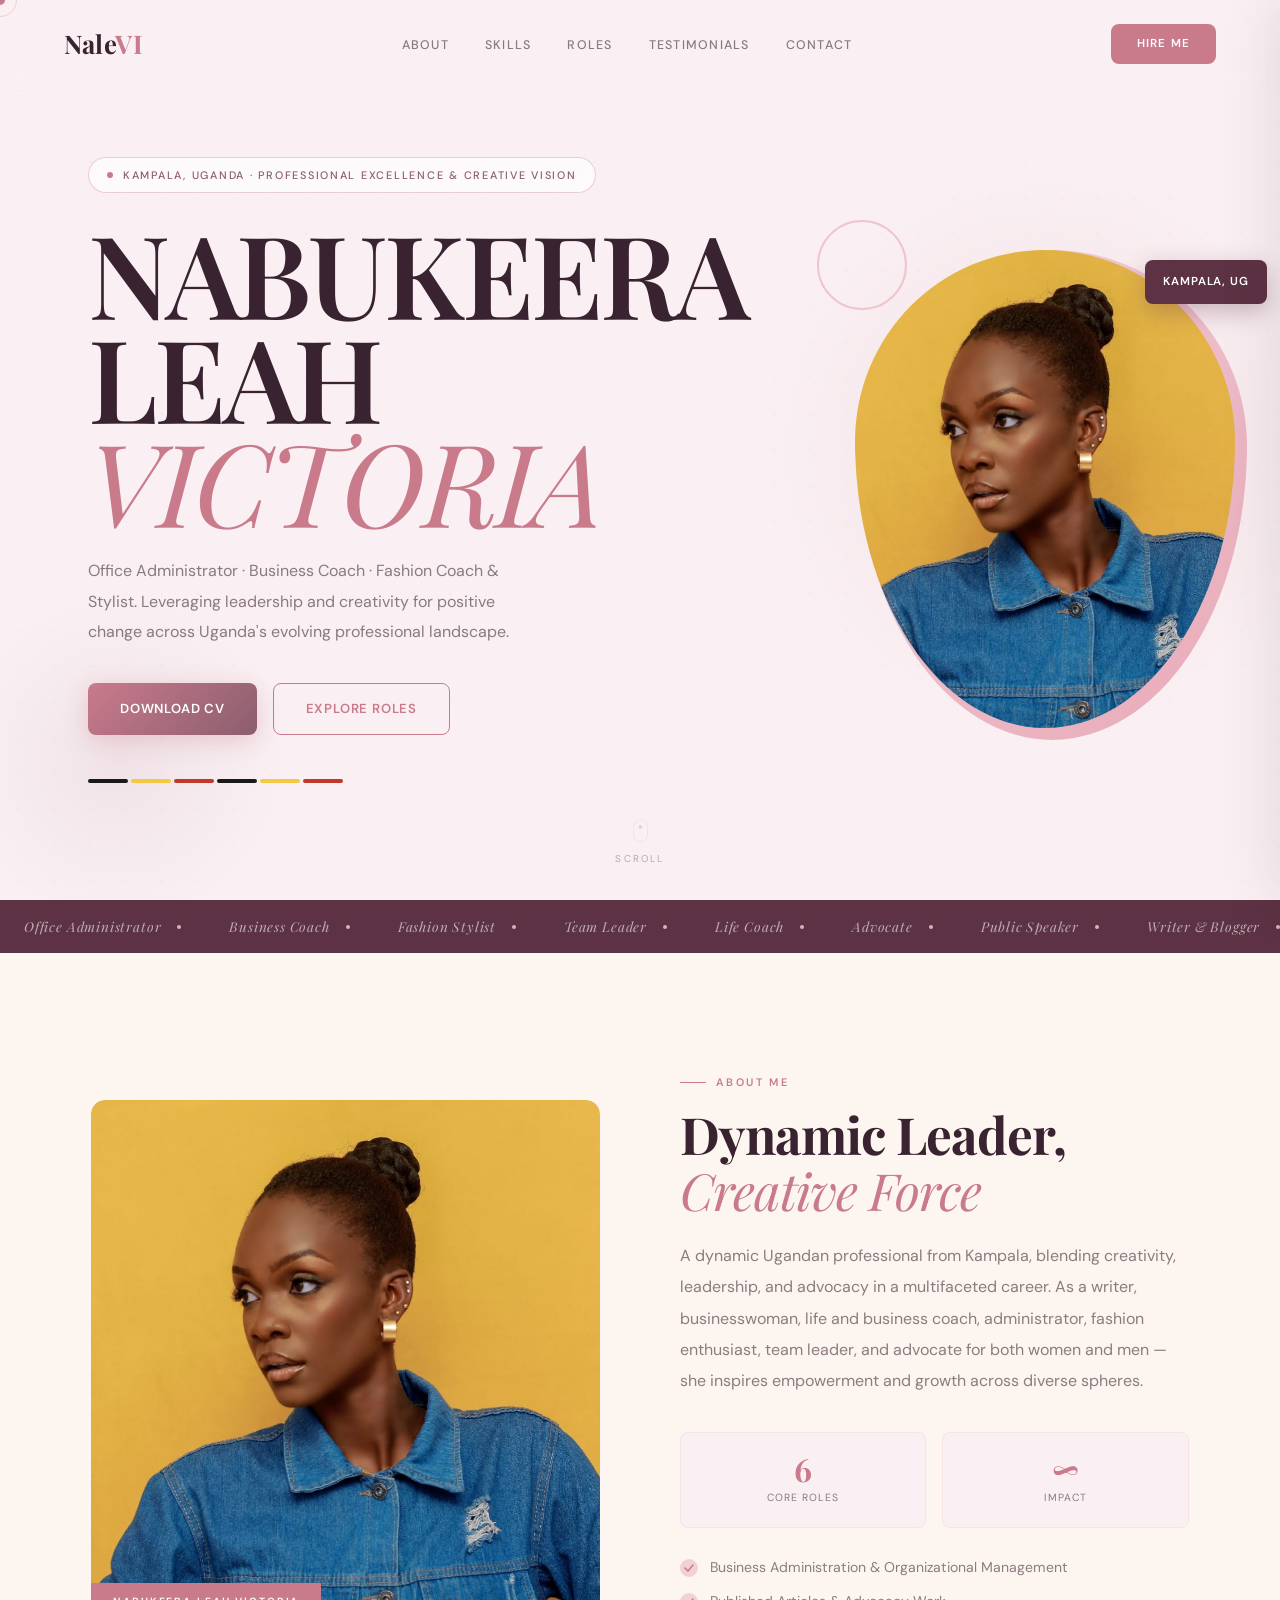
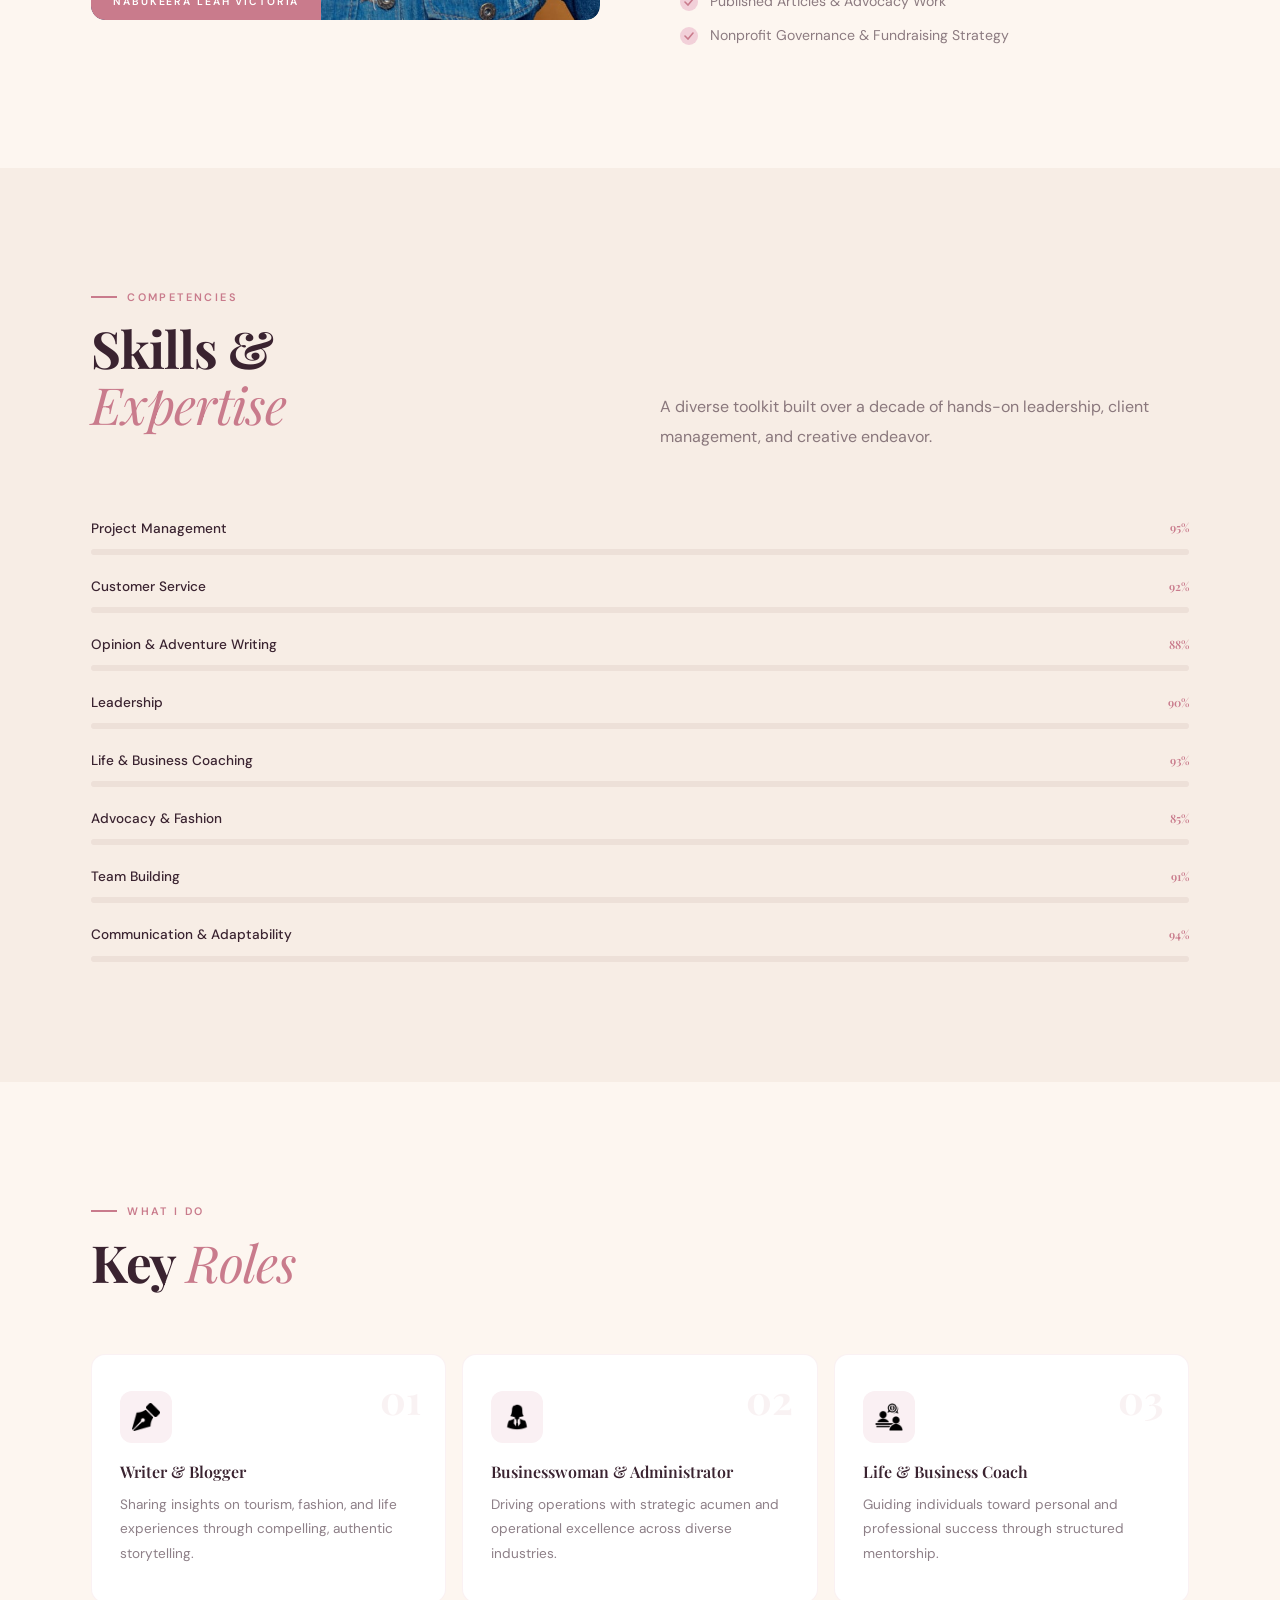
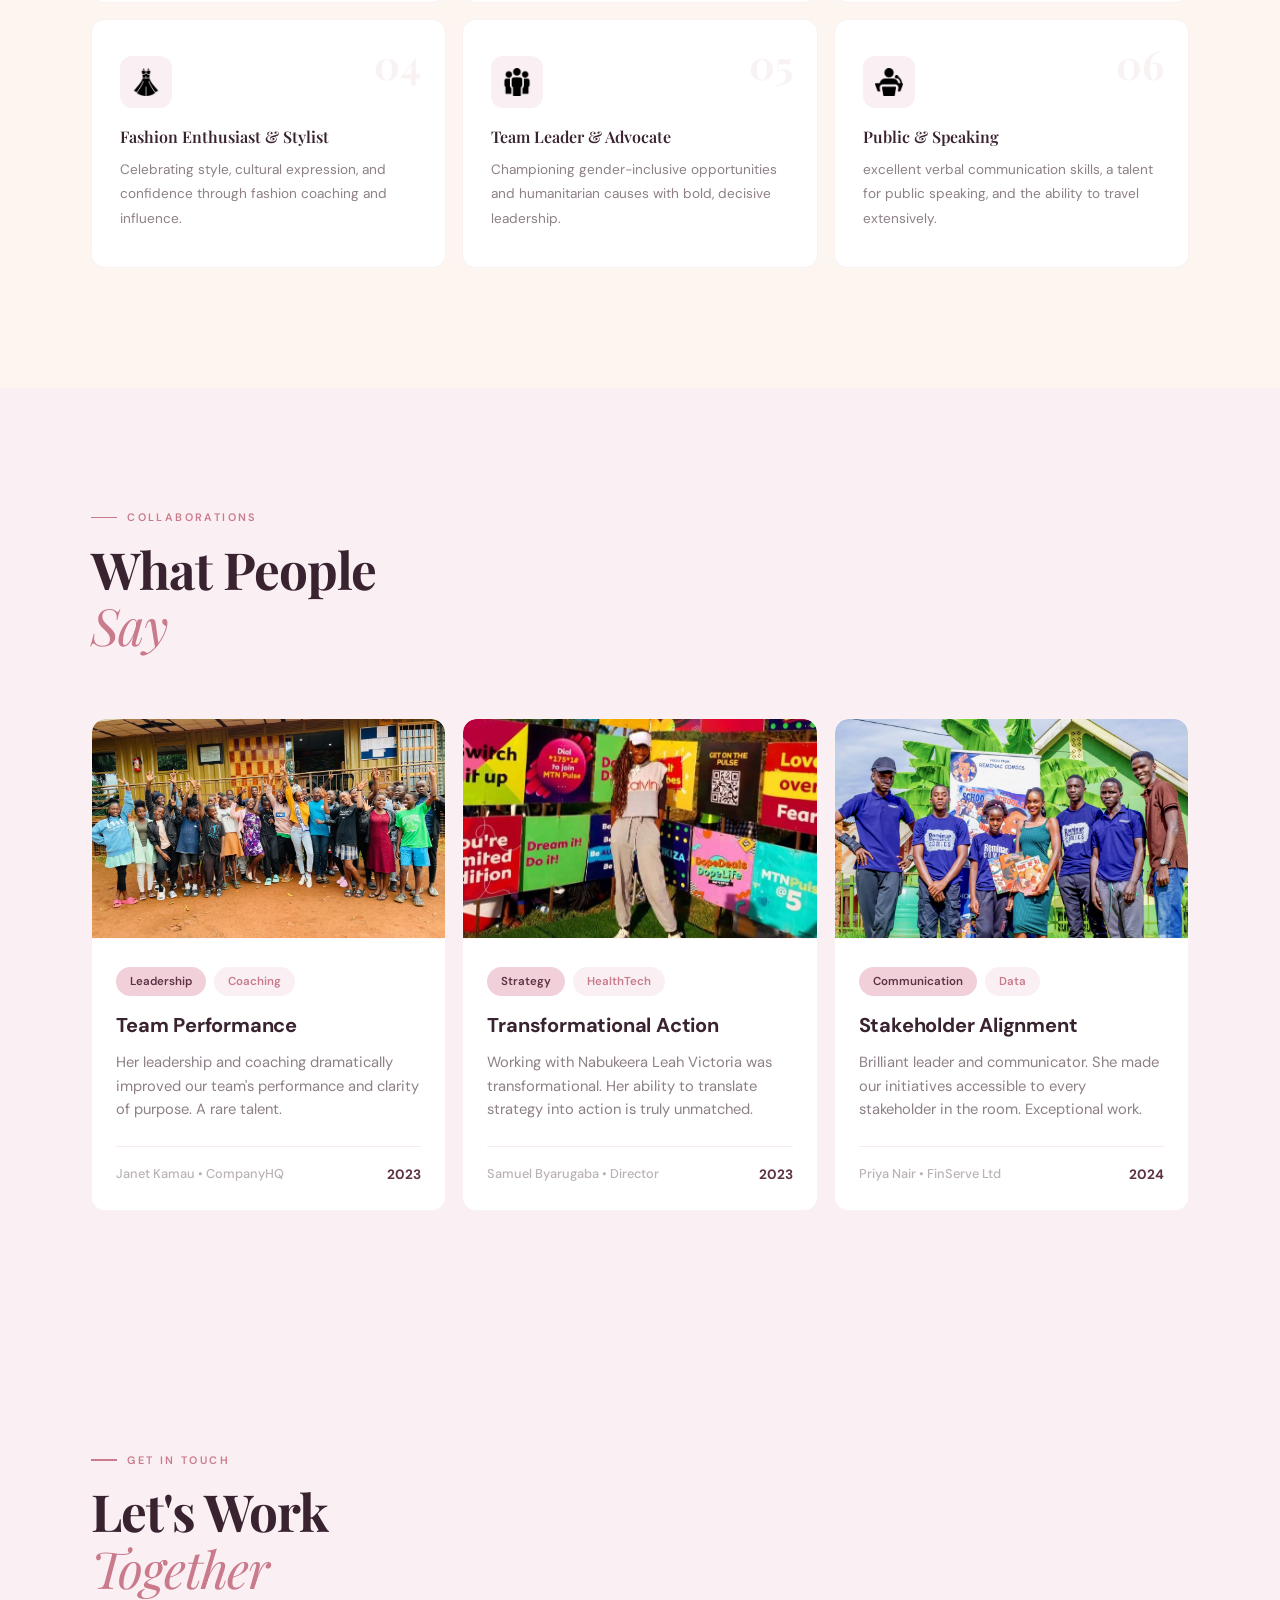
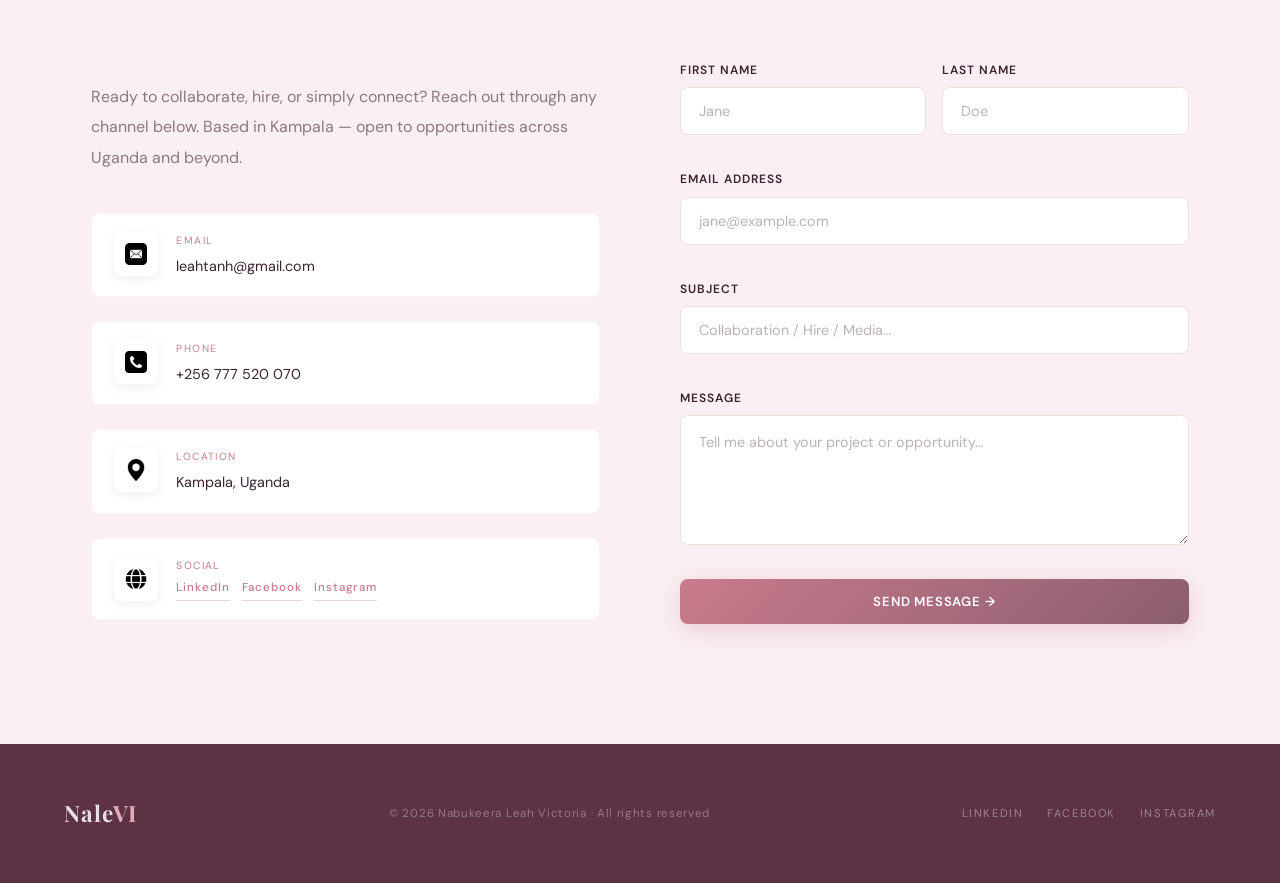
==== commit 25a16aa8: "nalevi_26" ====
--- a/index.html
+++ b/index.html
@@ -545,7 +545,7 @@
   <!-- ═══ FOOTER ═══ -->
   <footer>
     <span class="footer-logo">Nale<span>VI</span></span>
-    <span class="footer-copy">© 2025 Nabukeera Leah Victoria · All rights reserved</span>
+    <span class="footer-copy">© 2026 Nabukeera Leah Victoria · All rights reserved</span>
     <div class="footer-socials">
       <a href="https://ug.linkedin.com/in/leah-nabukeera" target="_blank" rel="noopener noreferrer">LinkedIn</a>
       <a href="https://www.facebook.com/p/Nabukeera-Leah" target="_blank" rel="noopener noreferrer">Facebook</a>
--- a/styles.css
+++ b/styles.css
@@ -1,7 +1,7 @@
 /* ═══════════════════════════════════════════════════════════
    NALEVI — Nabukeera Leah Victoria · Portfolio Stylesheet
    Palette: Feminine Rose · Mauve · Ivory
-   Author: NALEVI · 2025
+   Author: NALEVI · 2026
 ═══════════════════════════════════════════════════════════ */
 
 /* ─── RESET & ROOT ─── */
@@ -217,7 +217,7 @@
   backdrop-filter: blur(10px);
   -webkit-backdrop-filter: blur(10px);
   border-bottom: 1px solid rgba(255, 255, 255, 0.08);
-  transition: background 0.5s var(--ease),-webkit-backdrop-filter 0.5s var(--ease), backdrop-filter 0.5s var(--ease), padding 0.5s var(--ease), box-shadow 0.5s var(--ease), border-bottom 0.5s var(--ease);
+  transition: background 0.5s var(--ease), -webkit-backdrop-filter 0.5s var(--ease), backdrop-filter 0.5s var(--ease), padding 0.5s var(--ease), box-shadow 0.5s var(--ease), border-bottom 0.5s var(--ease);
 }
 
 nav.scrolled {
@@ -1609,7 +1609,7 @@
    NALEVI · Master Stylesheet
    Covers: index, about, skills, roles, testimonials, contact
    Palette: Feminine Rose · Mauve · Ivory
-   Author: NALEVI · 2025
+   Author: NALEVI · 2026
 ═══════════════════════════════════════════════════════════ */
 
 /* ─────────────────────────────────────────
@@ -8014,9 +8014,46 @@
   gap: 24px;
   overflow-x: auto;
   scroll-snap-type: x mandatory;
-  padding: 20px 4px 60px;
+  padding: 30px 24px 60px;
+  background: rgba(201, 123, 140, 0.06); /* Faint background transparency behind the cards */
+  border-radius: 20px;
   scrollbar-width: none;
   -ms-overflow-style: none;
+}
+
+.slider-arrow {
+  position: absolute;
+  top: 45%;
+  transform: translateY(-50%);
+  width: 42px;
+  height: 42px;
+  border-radius: 50%;
+  border: 1px solid rgba(201, 123, 140, 0.3);
+  background: rgba(255, 255, 255, 0.5); /* Tweaked transparency */
+  backdrop-filter: blur(8px);
+  -webkit-backdrop-filter: blur(8px);
+  color: var(--mauve-deep);
+  display: flex;
+  align-items: center;
+  justify-content: center;
+  cursor: pointer;
+  z-index: 10;
+  transition: all 0.3s var(--ease);
+}
+
+.slider-arrow:hover {
+  background: var(--rose);
+  color: var(--white);
+  border-color: var(--rose);
+  box-shadow: 0 4px 12px rgba(201, 123, 140, 0.3);
+}
+
+.slider-arrow-prev {
+  left: 12px;
+}
+
+.slider-arrow-next {
+  right: 12px;
 }
 
 .img-warp-slider::-webkit-scrollbar {
@@ -8059,9 +8096,9 @@
   right: 0;
   padding: 60px 28px 32px;
   background: linear-gradient(to top,
-    rgba(92, 50, 68, 0.98) 0%,
-    rgba(92, 50, 68, 0.7) 50%,
-    transparent 100%);
+      rgba(92, 50, 68, 0.98) 0%,
+      rgba(92, 50, 68, 0.7) 50%,
+      transparent 100%);
   color: var(--white);
   /* backdrop-filter: blur(8px); */
   /* -webkit-backdrop-filter: blur(8px); */
@@ -8112,10 +8149,17 @@
   .articles-section {
     padding: 80px 0;
   }
+
+  .slider-arrow {
+    display: none;
+    /* Hide on mobile since native swiping is better */
+  }
+
   .img-warp-card {
     flex: 0 0 290px;
     height: 420px;
   }
+
   .mosaic-title {
     font-size: 1.35rem;
   }
